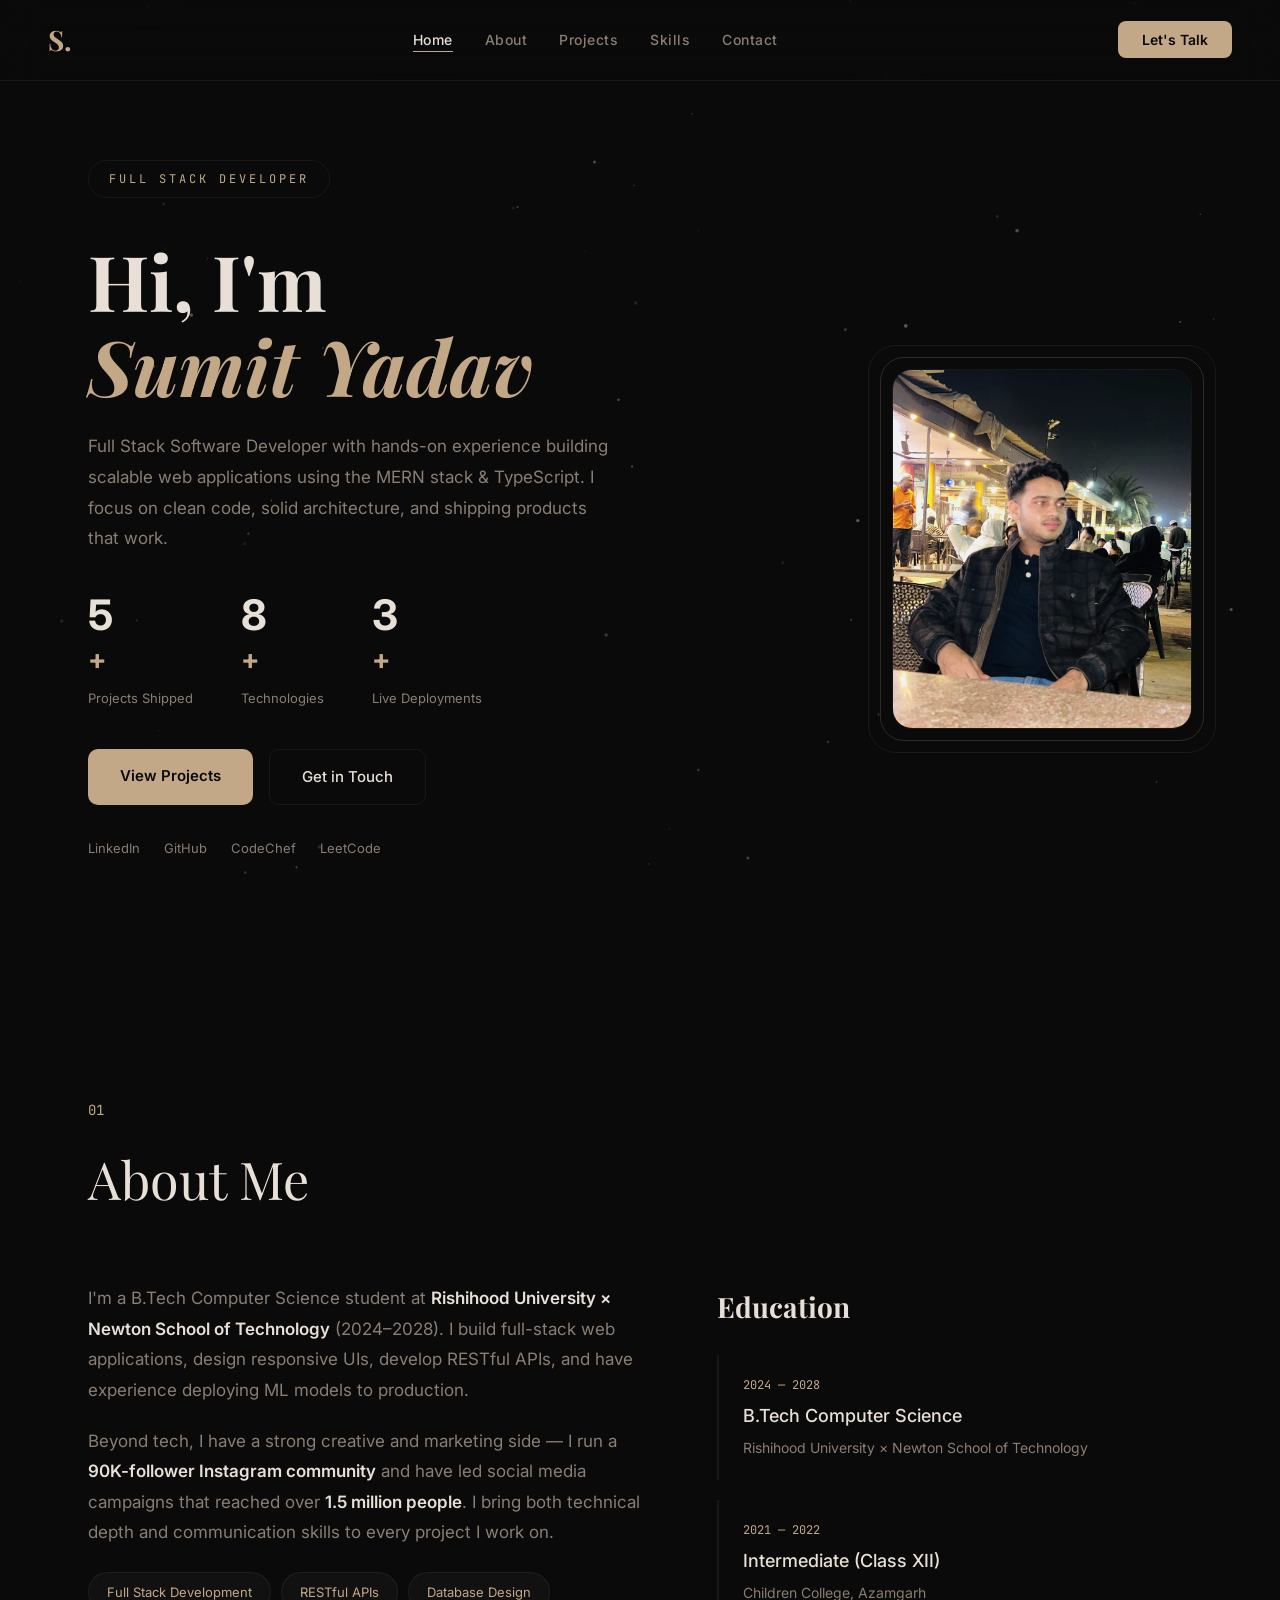
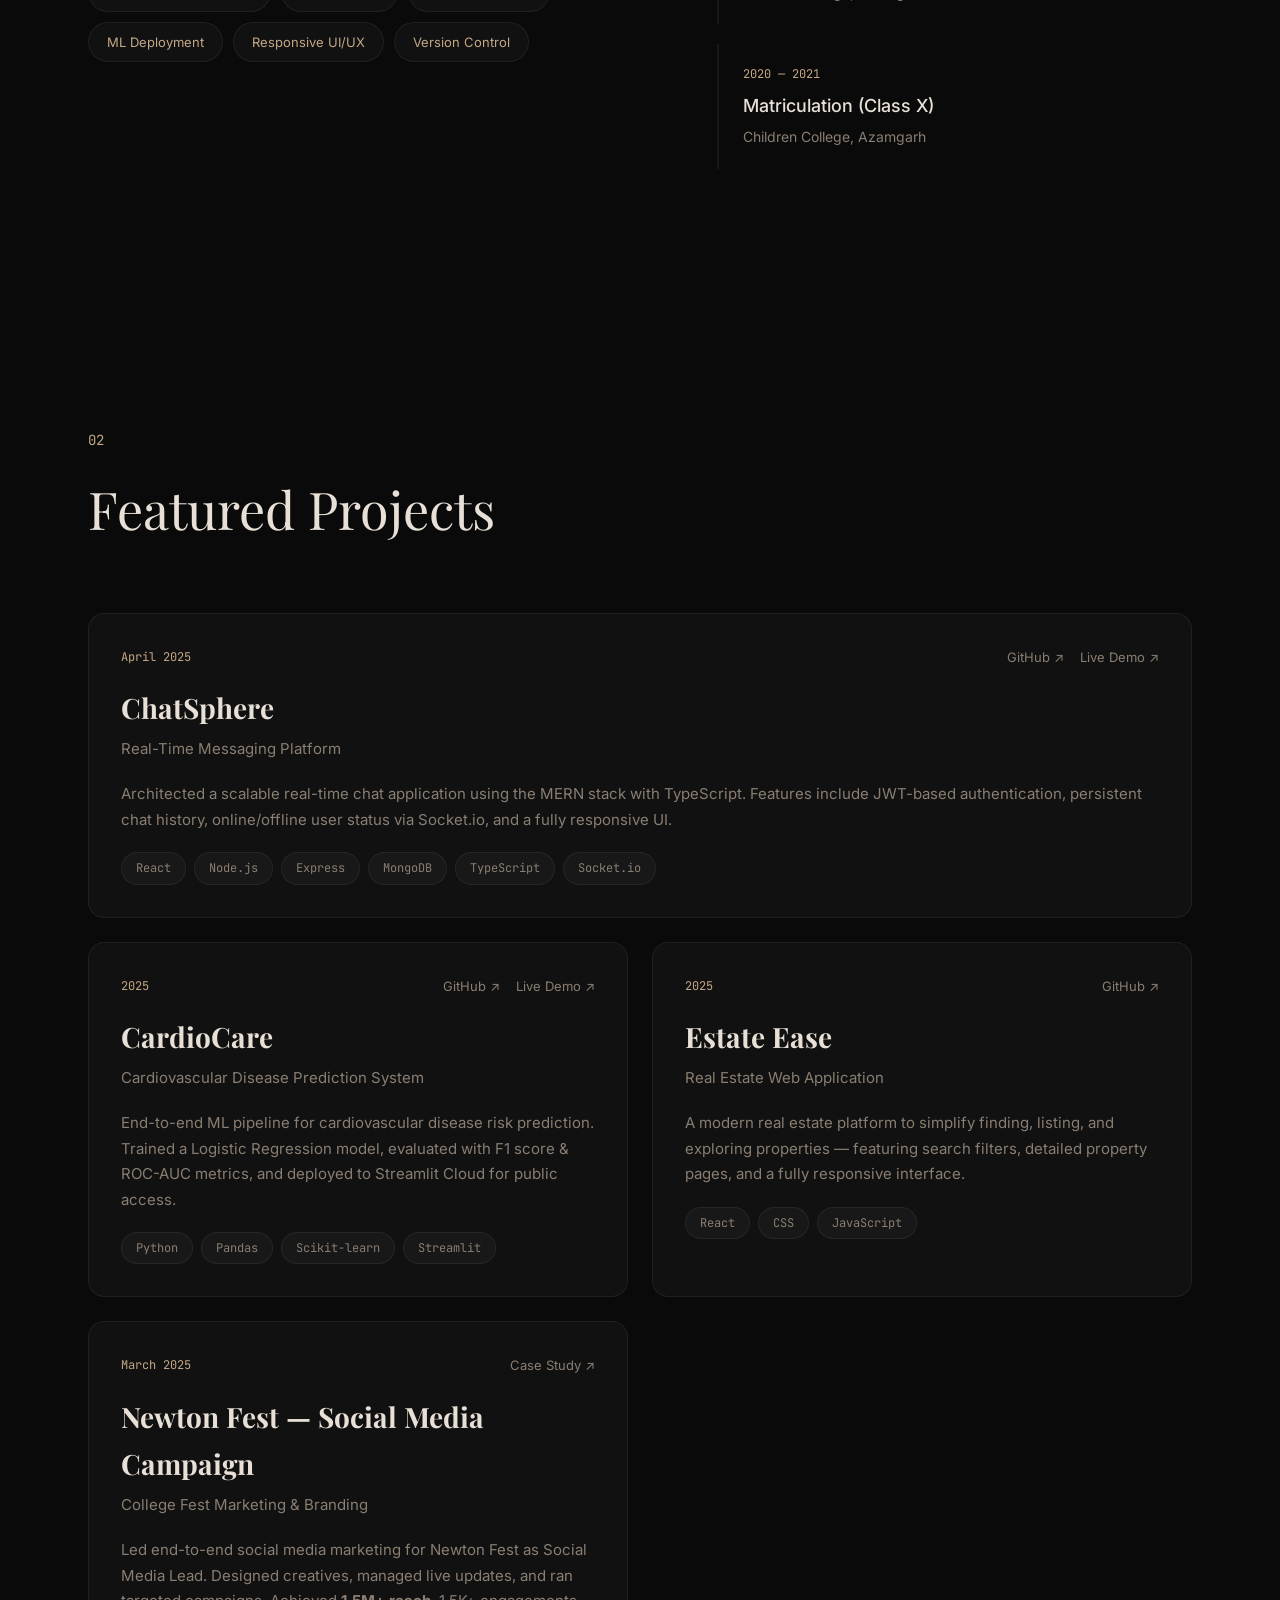
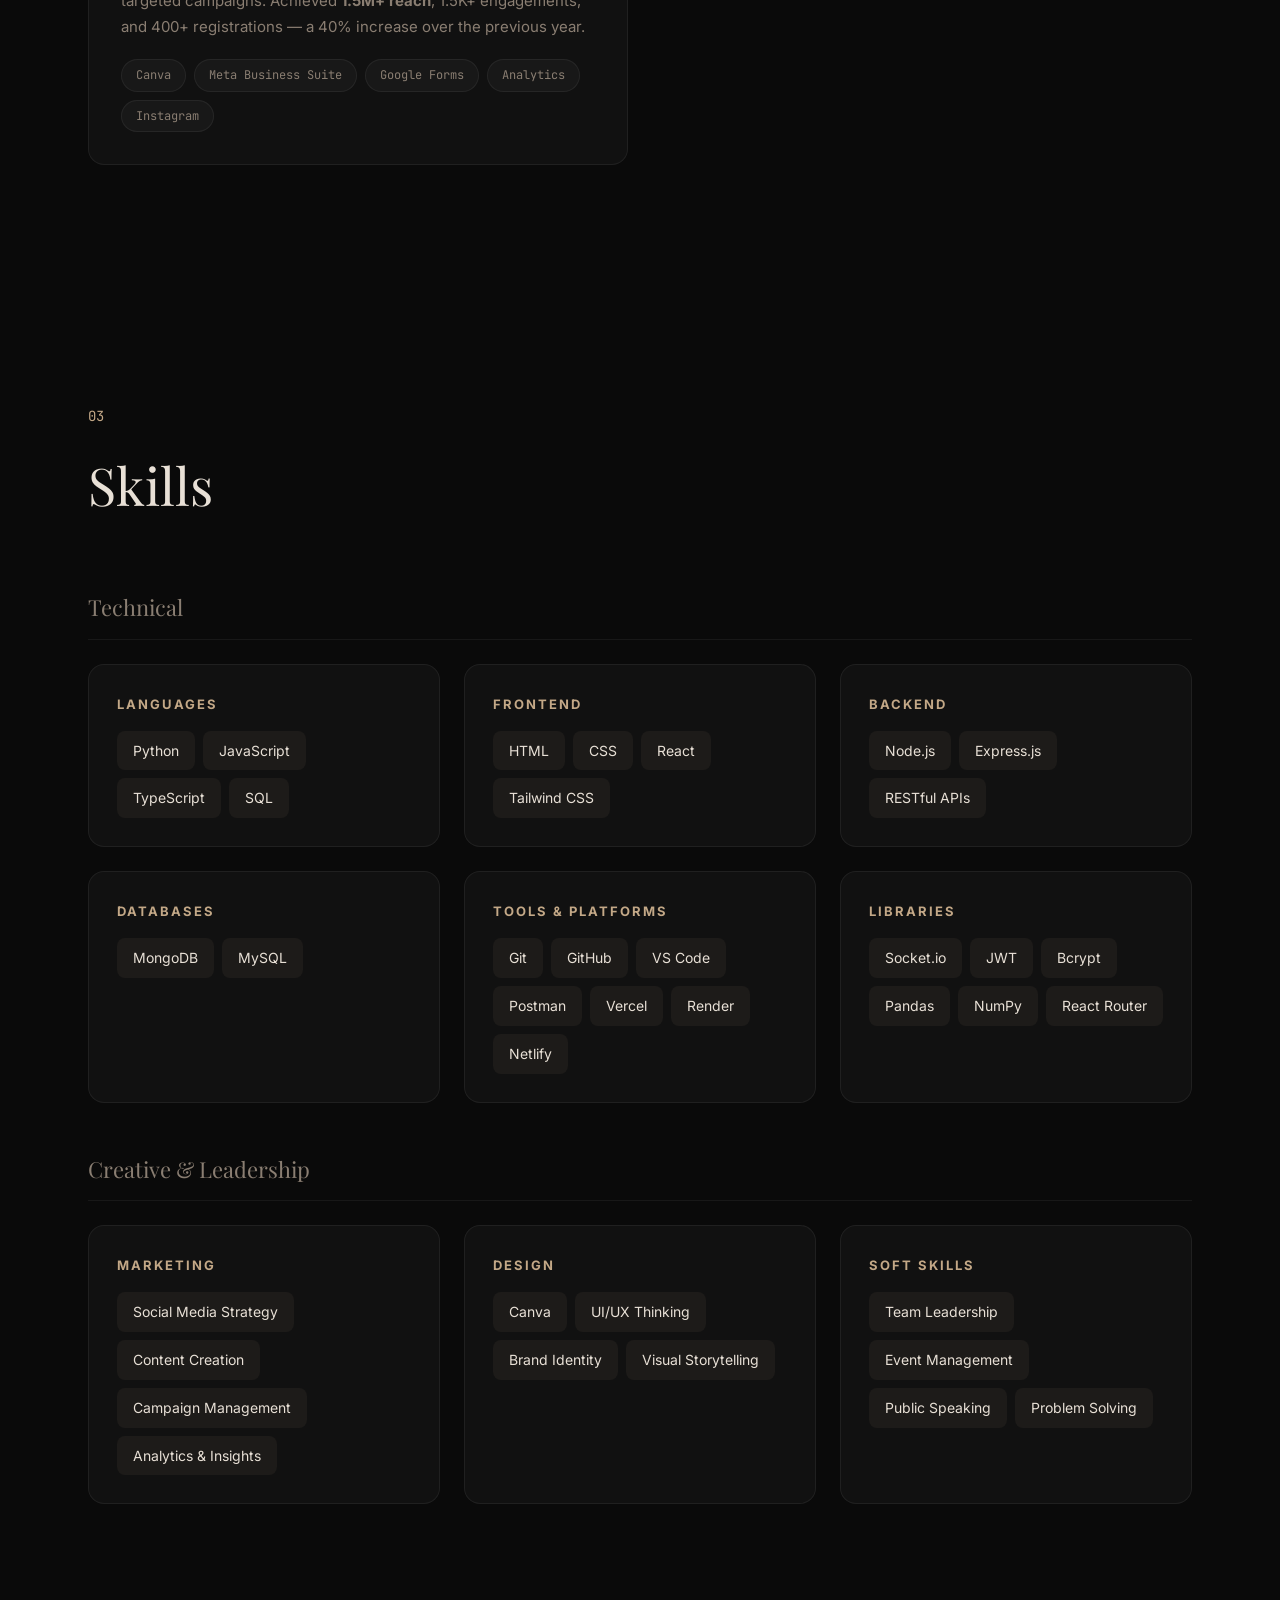
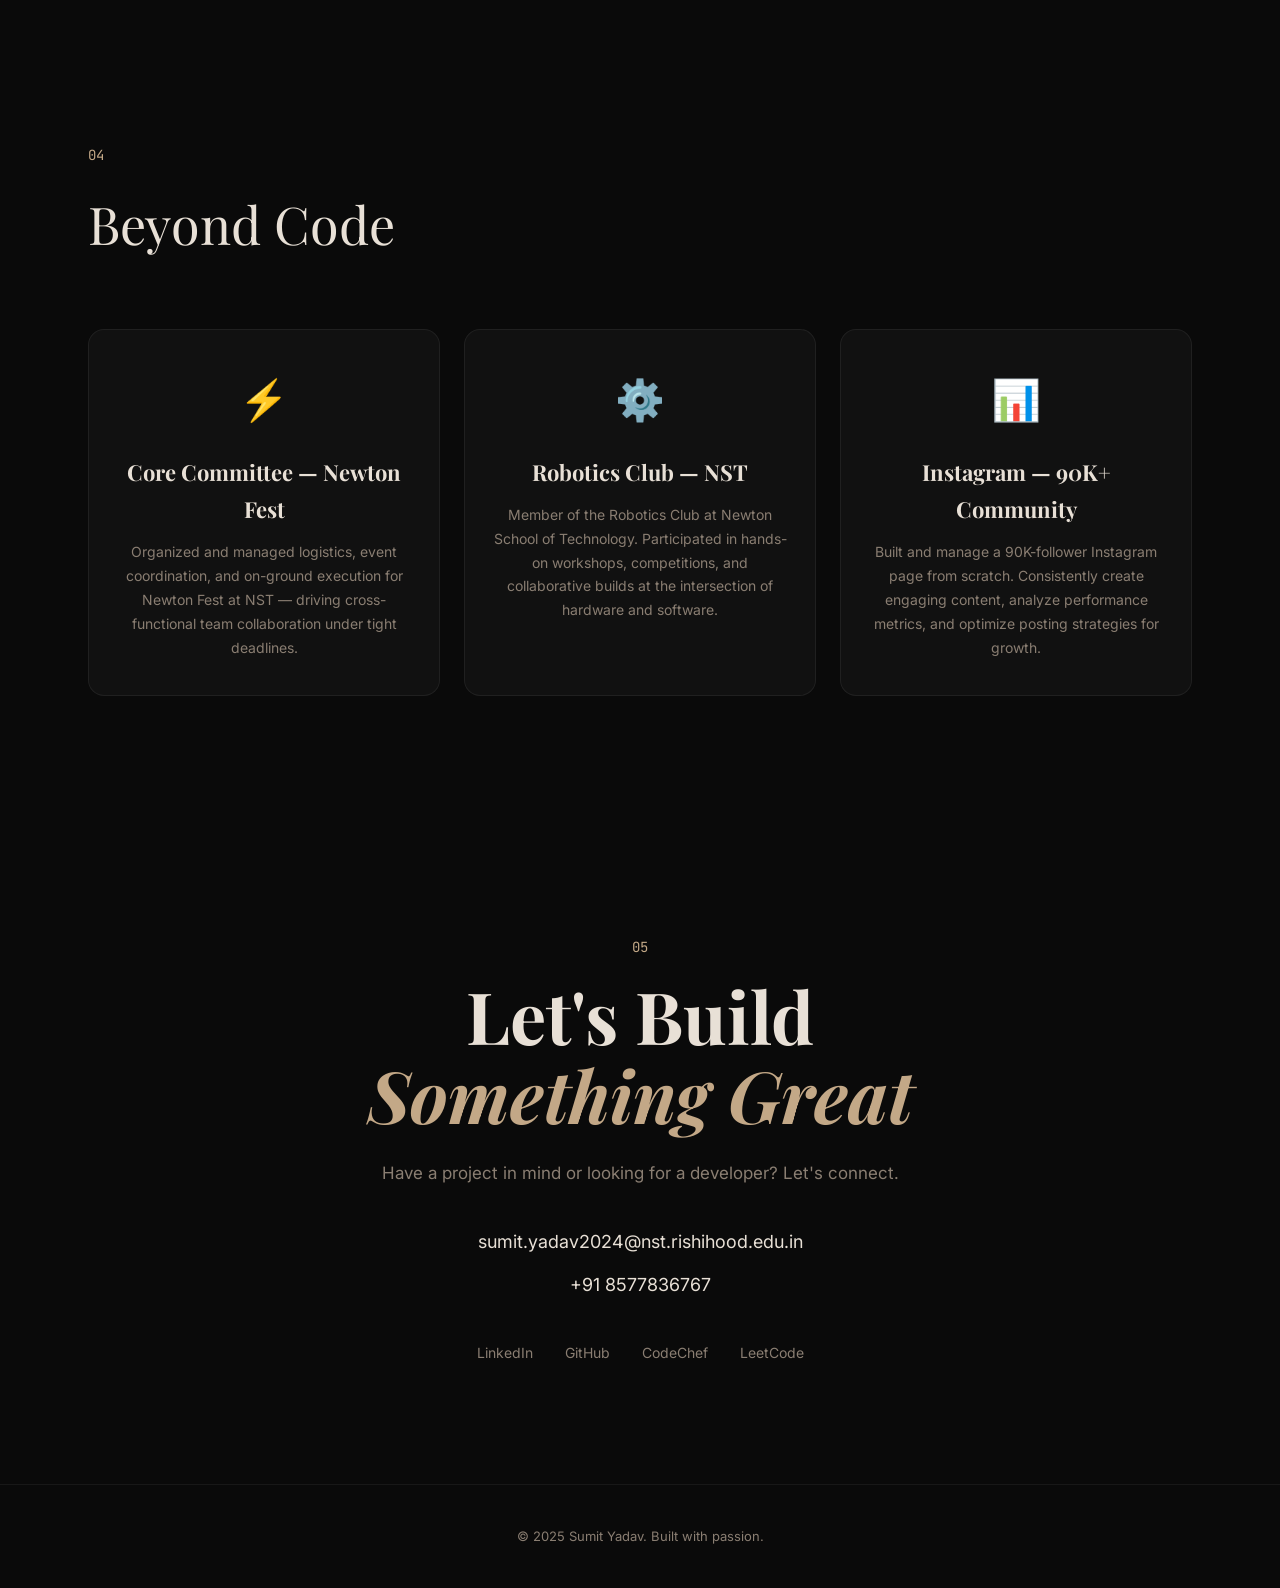
==== index.html @ a0e23edd "feat: add non-tech skills section, Newton Fest campaign project, mention Instagram & 1.5M reach in A" ====
<!DOCTYPE html>
<html lang="en">
<head>
    <meta charset="UTF-8">
    <meta name="viewport" content="width=device-width, initial-scale=1.0">
    <title>Sumit Yadav — Full Stack Developer</title>
    <meta name="description" content="Full Stack Software Developer skilled in MERN stack, TypeScript, and ML. Building impactful products with clean code and scalable architecture.">
    <link href="https://fonts.googleapis.com/css2?family=Inter:wght@300;400;500;600;700&family=Playfair+Display:ital,wght@0,400;0,700;1,400&family=JetBrains+Mono:wght@400&display=swap" rel="stylesheet">
    <link rel="stylesheet" href="portfolio.css">
</head>
<body>
    <canvas id="particleCanvas"></canvas>
    <div class="cursor-glow" id="cursorGlow"></div>

    <!-- Navigation -->
    <header>
        <nav class="navbar" id="navbar">
            <a href="#" class="nav-brand">S.</a>
            <ul class="nav-links">
                <li><a href="#hero" class="nav-link active">Home</a></li>
                <li><a href="#about" class="nav-link">About</a></li>
                <li><a href="#projects" class="nav-link">Projects</a></li>
                <li><a href="#skills" class="nav-link">Skills</a></li>
                <li><a href="#contact" class="nav-link">Contact</a></li>
            </ul>
            <button class="nav-cta" onclick="document.getElementById('contact').scrollIntoView({behavior:'smooth'})">Let's Talk</button>
        </nav>
    </header>

    <main>
        <!-- Hero -->
        <section id="hero" class="hero">
            <div class="hero-badge reveal">FULL STACK DEVELOPER</div>
            <div class="hero-content">
                <div class="hero-left">
                    <h1 class="hero-title">
                        <span class="line reveal">Hi, I'm</span>
                        <span class="line highlight reveal" style="--delay:0.15s">Sumit Yadav</span>
                    </h1>
                    <p class="hero-desc reveal" style="--delay:0.3s">Full Stack Software Developer with hands-on experience building scalable web applications using the MERN stack &amp; TypeScript. I focus on clean code, solid architecture, and shipping products that work.</p>
                    <div class="hero-stats reveal" style="--delay:0.45s">
                        <div class="stat">
                            <span class="stat-number" data-target="5">0</span><span class="stat-plus">+</span>
                            <span class="stat-label">Projects Shipped</span>
                        </div>
                        <div class="stat">
                            <span class="stat-number" data-target="8">0</span><span class="stat-plus">+</span>
                            <span class="stat-label">Technologies</span>
                        </div>
                        <div class="stat">
                            <span class="stat-number" data-target="3">0</span><span class="stat-plus">+</span>
                            <span class="stat-label">Live Deployments</span>
                        </div>
                    </div>
                    <div class="hero-actions reveal" style="--delay:0.6s">
                        <a href="#projects" class="btn-primary">View Projects</a>
                        <a href="#contact" class="btn-outline">Get in Touch</a>
                    </div>
                    <div class="hero-links reveal" style="--delay:0.7s">
                        <a href="https://linkedin.com" target="_blank" class="social-link">LinkedIn</a>
                        <a href="https://github.com/sumit316-glitch" target="_blank" class="social-link">GitHub</a>
                        <a href="https://codechef.com" target="_blank" class="social-link">CodeChef</a>
                        <a href="https://leetcode.com" target="_blank" class="social-link">LeetCode</a>
                    </div>
                </div>
                <div class="hero-right reveal" style="--delay:0.4s">
                    <div class="hero-image-wrapper">
                        <img src="img/PHOTO-2025-02-12-21-50-44.jpg" alt="Sumit Yadav" class="hero-image">
                        <div class="hero-image-ring"></div>
                        <div class="hero-image-ring ring-2"></div>
                    </div>
                </div>
            </div>
        </section>

        <!-- About -->
        <section id="about" class="about">
            <div class="section-header">
                <span class="section-tag">01</span>
                <h2 class="section-title title-reveal">About Me</h2>
            </div>
            <div class="about-grid">
                <div class="about-text">
                    <p>I'm a B.Tech Computer Science student at <strong>Rishihood University × Newton School of Technology</strong> (2024–2028). I build full-stack web applications, design responsive UIs, develop RESTful APIs, and have experience deploying ML models to production.</p>
                    <p>Beyond tech, I have a strong creative and marketing side — I run a <strong>90K-follower Instagram community</strong> and have led social media campaigns that reached over <strong>1.5 million people</strong>. I bring both technical depth and communication skills to every project I work on.</p>
                    <div class="about-strengths">
                        <span class="strength-tag">Full Stack Development</span>
                        <span class="strength-tag">RESTful APIs</span>
                        <span class="strength-tag">Database Design</span>
                        <span class="strength-tag">ML Deployment</span>
                        <span class="strength-tag">Responsive UI/UX</span>
                        <span class="strength-tag">Version Control</span>
                    </div>
                </div>
                <div class="about-education">
                    <h3 class="subsection-title">Education</h3>
                    <div class="edu-card">
                        <div class="edu-year">2024 — 2028</div>
                        <h4>B.Tech Computer Science</h4>
                        <p>Rishihood University × Newton School of Technology</p>
                    </div>
                    <div class="edu-card">
                        <div class="edu-year">2021 — 2022</div>
                        <h4>Intermediate (Class XII)</h4>
                        <p>Children College, Azamgarh</p>
                    </div>
                    <div class="edu-card">
                        <div class="edu-year">2020 — 2021</div>
                        <h4>Matriculation (Class X)</h4>
                        <p>Children College, Azamgarh</p>
                    </div>
                </div>
            </div>
        </section>

        <!-- Projects -->
        <section id="projects" class="projects">
            <div class="section-header">
                <span class="section-tag">02</span>
                <h2 class="section-title title-reveal">Featured Projects</h2>
            </div>
            <div class="projects-grid">
                <div class="project-card featured">
                    <div class="project-meta">
                        <span class="project-date">April 2025</span>
                        <div class="project-links">
                            <a href="https://github.com/sumit316-glitch/chatspeherenew.git" target="_blank" class="project-link">GitHub ↗</a>
                            <a href="https://chatspeherenew.vercel.app/login" target="_blank" class="project-link">Live Demo ↗</a>
                        </div>
                    </div>
                    <h3>ChatSphere</h3>
                    <p class="project-subtitle">Real-Time Messaging Platform</p>
                    <p>Architected a scalable real-time chat application using the MERN stack with TypeScript. Features include JWT-based authentication, persistent chat history, online/offline user status via Socket.io, and a fully responsive UI.</p>
                    <div class="project-tech">
                        <span>React</span><span>Node.js</span><span>Express</span><span>MongoDB</span><span>TypeScript</span><span>Socket.io</span>
                    </div>
                </div>

                <div class="project-card">
                    <div class="project-meta">
                        <span class="project-date">2025</span>
                        <div class="project-links">
                            <a href="https://github.com/Harsh-raj-08/gen-ai-patient-risk-management.git" target="_blank" class="project-link">GitHub ↗</a>
                            <a href="https://paitent-risk-management.streamlit.app/" target="_blank" class="project-link">Live Demo ↗</a>
                        </div>
                    </div>
                    <h3>CardioCare</h3>
                    <p class="project-subtitle">Cardiovascular Disease Prediction System</p>
                    <p>End-to-end ML pipeline for cardiovascular disease risk prediction. Trained a Logistic Regression model, evaluated with F1 score &amp; ROC-AUC metrics, and deployed to Streamlit Cloud for public access.</p>
                    <div class="project-tech">
                        <span>Python</span><span>Pandas</span><span>Scikit-learn</span><span>Streamlit</span>
                    </div>
                </div>

                <div class="project-card">
                    <div class="project-meta">
                        <span class="project-date">2025</span>
                        <div class="project-links">
                            <a href="https://github.com/sumit316-glitch/Estate-Ease.git" target="_blank" class="project-link">GitHub ↗</a>
                        </div>
                    </div>
                    <h3>Estate Ease</h3>
                    <p class="project-subtitle">Real Estate Web Application</p>
                    <p>A modern real estate platform to simplify finding, listing, and exploring properties — featuring search filters, detailed property pages, and a fully responsive interface.</p>
                    <div class="project-tech">
                        <span>React</span><span>CSS</span><span>JavaScript</span>
                    </div>
                </div>

                <div class="project-card">
                    <div class="project-meta">
                        <span class="project-date">March 2025</span>
                        <div class="project-links">
                            <a href="#" class="project-link">Case Study ↗</a>
                        </div>
                    </div>
                    <h3>Newton Fest — Social Media Campaign</h3>
                    <p class="project-subtitle">College Fest Marketing &amp; Branding</p>
                    <p>Led end-to-end social media marketing for Newton Fest as Social Media Lead. Designed creatives, managed live updates, and ran targeted campaigns. Achieved <strong>1.5M+ reach</strong>, 1.5K+ engagements, and 400+ registrations — a 40% increase over the previous year.</p>
                    <div class="project-tech">
                        <span>Canva</span><span>Meta Business Suite</span><span>Google Forms</span><span>Analytics</span><span>Instagram</span>
                    </div>
                </div>
            </div>
        </section>

        <!-- Skills -->
        <section id="skills" class="skills">
            <div class="section-header">
                <span class="section-tag">03</span>
                <h2 class="section-title title-reveal">Skills</h2>
            </div>

            <!-- Technical Skills -->
            <h3 class="skills-section-label">Technical</h3>
            <div class="skills-grid">
                <div class="skill-category">
                    <h4>Languages</h4>
                    <div class="skill-tags">
                        <span>Python</span><span>JavaScript</span><span>TypeScript</span><span>SQL</span>
                    </div>
                </div>
                <div class="skill-category">
                    <h4>Frontend</h4>
                    <div class="skill-tags">
                        <span>HTML</span><span>CSS</span><span>React</span><span>Tailwind CSS</span>
                    </div>
                </div>
                <div class="skill-category">
                    <h4>Backend</h4>
                    <div class="skill-tags">
                        <span>Node.js</span><span>Express.js</span><span>RESTful APIs</span>
                    </div>
                </div>
                <div class="skill-category">
                    <h4>Databases</h4>
                    <div class="skill-tags">
                        <span>MongoDB</span><span>MySQL</span>
                    </div>
                </div>
                <div class="skill-category">
                    <h4>Tools &amp; Platforms</h4>
                    <div class="skill-tags">
                        <span>Git</span><span>GitHub</span><span>VS Code</span><span>Postman</span><span>Vercel</span><span>Render</span><span>Netlify</span>
                    </div>
                </div>
                <div class="skill-category">
                    <h4>Libraries</h4>
                    <div class="skill-tags">
                        <span>Socket.io</span><span>JWT</span><span>Bcrypt</span><span>Pandas</span><span>NumPy</span><span>React Router</span>
                    </div>
                </div>
            </div>

            <!-- Non-Technical Skills -->
            <h3 class="skills-section-label" style="margin-top: 48px;">Creative &amp; Leadership</h3>
            <div class="skills-grid">
                <div class="skill-category">
                    <h4>Marketing</h4>
                    <div class="skill-tags">
                        <span>Social Media Strategy</span><span>Content Creation</span><span>Campaign Management</span><span>Analytics &amp; Insights</span>
                    </div>
                </div>
                <div class="skill-category">
                    <h4>Design</h4>
                    <div class="skill-tags">
                        <span>Canva</span><span>UI/UX Thinking</span><span>Brand Identity</span><span>Visual Storytelling</span>
                    </div>
                </div>
                <div class="skill-category">
                    <h4>Soft Skills</h4>
                    <div class="skill-tags">
                        <span>Team Leadership</span><span>Event Management</span><span>Public Speaking</span><span>Problem Solving</span>
                    </div>
                </div>
            </div>
        </section>

        <!-- Extra-Curricular -->
        <section id="extras" class="extras">
            <div class="section-header">
                <span class="section-tag">04</span>
                <h2 class="section-title title-reveal">Beyond Code</h2>
            </div>
            <div class="extras-grid">
                <div class="extra-card">
                    <div class="extra-icon">⚡</div>
                    <h3>Core Committee — Newton Fest</h3>
                    <p>Organized and managed logistics, event coordination, and on-ground execution for Newton Fest at NST — driving cross-functional team collaboration under tight deadlines.</p>
                </div>
                <div class="extra-card">
                    <div class="extra-icon">⚙️</div>
                    <h3>Robotics Club — NST</h3>
                    <p>Member of the Robotics Club at Newton School of Technology. Participated in hands-on workshops, competitions, and collaborative builds at the intersection of hardware and software.</p>
                </div>
                <div class="extra-card">
                    <div class="extra-icon">📊</div>
                    <h3>Instagram — 90K+ Community</h3>
                    <p>Built and manage a 90K-follower Instagram page from scratch. Consistently create engaging content, analyze performance metrics, and optimize posting strategies for growth.</p>
                </div>
            </div>
        </section>

        <!-- Contact -->
        <section id="contact" class="contact">
            <div class="contact-inner">
                <span class="section-tag">05</span>
                <h2 class="contact-title title-reveal">Let's Build<br><em>Something Great</em></h2>
                <p class="contact-desc">Have a project in mind or looking for a developer? Let's connect.</p>
                <div class="contact-info">
                    <a href="mailto:sumit.yadav2024@nst.rishihood.edu.in" class="contact-item">sumit.yadav2024@nst.rishihood.edu.in</a>
                    <a href="tel:+918577836767" class="contact-item">+91 8577836767</a>
                </div>
                <div class="contact-socials">
                    <a href="https://linkedin.com" target="_blank">LinkedIn</a>
                    <a href="https://github.com/sumit316-glitch" target="_blank">GitHub</a>
                    <a href="https://codechef.com" target="_blank">CodeChef</a>
                    <a href="https://leetcode.com" target="_blank">LeetCode</a>
                </div>
            </div>
        </section>
    </main>

    <footer>
        <p>&copy; 2025 Sumit Yadav. Built with passion.</p>
    </footer>

    <script src="portfolio.js"></script>
</body>
</html>
---- portfolio.css ----
:root {
    --bg: #0a0a0a;
    --bg-card: rgba(255, 255, 255, 0.03);
    --bg-card-hover: rgba(255, 255, 255, 0.06);
    --border: rgba(255, 255, 255, 0.06);
    --border-hover: rgba(195, 168, 135, 0.3);
    --text: #e8e0d6;
    --text-muted: #8a7e72;
    --accent: #c3a887;
    --accent-glow: rgba(195, 168, 135, 0.15);
    --font: 'Inter', -apple-system, sans-serif;
    --font-display: 'Playfair Display', serif;
    --font-mono: 'JetBrains Mono', monospace;
}

*,
*::before,
*::after {
    margin: 0;
    padding: 0;
    box-sizing: border-box;
}

html {
    scroll-behavior: smooth;
}

body {
    font-family: var(--font);
    background: var(--bg);
    color: var(--text);
    line-height: 1.7;
    overflow-x: hidden;
    -webkit-font-smoothing: antialiased;
}

/* ═══════ Particle Canvas ═══════ */

#particleCanvas {
    position: fixed;
    top: 0;
    left: 0;
    width: 100%;
    height: 100%;
    z-index: 0;
    pointer-events: none;
}

/* ═══════ Cursor Glow ═══════ */

.cursor-glow {
    position: fixed;
    width: 700px;
    height: 700px;
    border-radius: 50%;
    background: radial-gradient(circle, var(--accent-glow) 0%, transparent 70%);
    pointer-events: none;
    z-index: 0;
    transform: translate(-50%, -50%);
    opacity: 0;
    transition: opacity 0.4s;
}

/* ═══════ GRAND REVEAL ANIMATIONS ═══════ */

.reveal {
    opacity: 0;
    transform: translateY(40px);
    transition: opacity 0.8s cubic-bezier(0.16, 1, 0.3, 1),
        transform 0.8s cubic-bezier(0.16, 1, 0.3, 1);
    transition-delay: var(--delay, 0s);
}

.reveal.visible {
    opacity: 1;
    transform: translateY(0);
}

/* Grand title reveal */

.title-reveal {
    opacity: 0;
    transform: translateY(50px) scale(0.95);
    transition: opacity 1s cubic-bezier(0.16, 1, 0.3, 1),
        transform 1s cubic-bezier(0.16, 1, 0.3, 1);
}

.title-reveal.visible {
    opacity: 1;
    transform: translateY(0) scale(1);
}

/* Fade-up for scroll-triggered elements */

.fade-up {
    opacity: 0;
    transform: translateY(30px);
    transition: opacity 0.7s ease, transform 0.7s ease;
}

.fade-up.visible {
    opacity: 1;
    transform: translateY(0);
}

/* ═══════ Navbar ═══════ */

.navbar {
    position: fixed;
    top: 0;
    left: 0;
    width: 100%;
    display: flex;
    align-items: center;
    justify-content: space-between;
    padding: 16px 48px;
    background: rgba(10, 10, 10, 0.8);
    backdrop-filter: blur(20px);
    -webkit-backdrop-filter: blur(20px);
    border-bottom: 1px solid var(--border);
    z-index: 100;
    transition: padding 0.3s, background 0.3s;
}

.navbar.scrolled {
    padding: 10px 48px;
    background: rgba(10, 10, 10, 0.95);
}

.nav-brand {
    font-family: var(--font-display);
    font-size: 28px;
    font-weight: 700;
    color: var(--accent);
    text-decoration: none;
}

.nav-links {
    display: flex;
    gap: 32px;
    list-style: none;
}

.nav-link {
    text-decoration: none;
    color: var(--text-muted);
    font-size: 14px;
    font-weight: 500;
    letter-spacing: 0.5px;
    transition: color 0.3s;
    position: relative;
}

.nav-link::after {
    content: '';
    position: absolute;
    bottom: -4px;
    left: 0;
    width: 0;
    height: 1px;
    background: var(--accent);
    transition: width 0.3s;
}

.nav-link:hover,
.nav-link.active {
    color: var(--text);
}

.nav-link:hover::after,
.nav-link.active::after {
    width: 100%;
}

.nav-cta {
    background: var(--accent);
    color: var(--bg);
    border: none;
    padding: 10px 24px;
    border-radius: 8px;
    font-size: 14px;
    font-weight: 600;
    cursor: pointer;
    transition: all 0.3s;
    font-family: var(--font);
}

.nav-cta:hover {
    opacity: 0.85;
    transform: translateY(-1px);
}

/* ═══════ Sections ═══════ */

section {
    padding: 120px 48px;
    max-width: 1200px;
    margin: 0 auto;
    position: relative;
    z-index: 1;
}

.section-header {
    margin-bottom: 60px;
}

.section-tag {
    font-family: var(--font-mono);
    font-size: 14px;
    color: var(--accent);
    display: block;
    margin-bottom: 12px;
}

.section-title {
    font-family: var(--font-display);
    font-size: clamp(36px, 5vw, 52px);
    font-weight: 400;
}

/* ═══════ HERO ═══════ */

.hero {
    padding-top: 160px;
    min-height: 100vh;
    display: flex;
    flex-direction: column;
    justify-content: center;
}

.hero-badge {
    font-family: var(--font-mono);
    font-size: 12px;
    letter-spacing: 3px;
    color: var(--accent);
    margin-bottom: 40px;
    padding: 8px 20px;
    border: 1px solid var(--border);
    border-radius: 30px;
    display: inline-block;
    width: fit-content;
}

.hero-content {
    display: flex;
    align-items: center;
    gap: 80px;
}

.hero-left {
    flex: 1;
}

.hero-right {
    flex-shrink: 0;
}

.hero-title {
    font-family: var(--font-display);
    font-size: clamp(48px, 6vw, 80px);
    line-height: 1.1;
    margin-bottom: 24px;
}

.hero-title .line {
    display: block;
}

.hero-title .highlight {
    color: var(--accent);
    font-style: italic;
}

.hero-desc {
    font-size: 17px;
    color: var(--text-muted);
    max-width: 520px;
    margin-bottom: 40px;
    line-height: 1.8;
}

.hero-stats {
    display: flex;
    gap: 48px;
    margin-bottom: 40px;
}

.stat {
    display: flex;
    flex-direction: column;
}

.stat-number {
    font-size: 42px;
    font-weight: 700;
    color: var(--text);
    line-height: 1;
}

.stat-plus,
.stat-decimal {
    font-size: 28px;
    font-weight: 700;
    color: var(--accent);
}

.stat-label {
    font-size: 13px;
    color: var(--text-muted);
    margin-top: 4px;
}

.hero-actions {
    display: flex;
    gap: 16px;
    margin-bottom: 32px;
}

.btn-primary {
    background: var(--accent);
    color: var(--bg);
    padding: 14px 32px;
    border-radius: 10px;
    text-decoration: none;
    font-weight: 600;
    font-size: 15px;
    transition: all 0.3s;
    display: inline-block;
    position: relative;
    overflow: hidden;
}

.btn-primary::after {
    content: '';
    position: absolute;
    top: 50%;
    left: 50%;
    width: 0;
    height: 0;
    border-radius: 50%;
    background: rgba(255, 255, 255, 0.2);
    transform: translate(-50%, -50%);
    transition: width 0.5s, height 0.5s;
}

.btn-primary:hover::after {
    width: 300px;
    height: 300px;
}

.btn-primary:hover {
    transform: translateY(-2px);
    box-shadow: 0 8px 30px var(--accent-glow);
}

.btn-outline {
    border: 1px solid var(--border);
    color: var(--text);
    padding: 14px 32px;
    border-radius: 10px;
    text-decoration: none;
    font-weight: 500;
    font-size: 15px;
    transition: all 0.3s;
    display: inline-block;
}

.btn-outline:hover {
    border-color: var(--accent);
    color: var(--accent);
}

.hero-links {
    display: flex;
    gap: 24px;
}

.social-link {
    font-size: 13px;
    color: var(--text-muted);
    text-decoration: none;
    transition: color 0.3s;
}

.social-link:hover {
    color: var(--accent);
}

/* Hero Image */

.hero-image-wrapper {
    position: relative;
    width: 300px;
    height: 360px;
}

.hero-image {
    width: 100%;
    height: 100%;
    object-fit: cover;
    border-radius: 20px;
    border: 1px solid var(--border);
    filter: grayscale(20%);
    transition: filter 0.5s, transform 0.5s;
}

.hero-image:hover {
    filter: grayscale(0%);
    transform: scale(1.02);
}

.hero-image-ring {
    position: absolute;
    inset: -12px;
    border: 1px solid var(--accent);
    border-radius: 24px;
    opacity: 0.2;
    animation: ringPulse 3s ease-in-out infinite;
}

.hero-image-ring.ring-2 {
    inset: -24px;
    border-radius: 28px;
    animation-delay: 1.5s;
    opacity: 0.1;
}

@keyframes ringPulse {

    0%,
    100% {
        opacity: 0.1;
        transform: scale(1);
    }

    50% {
        opacity: 0.3;
        transform: scale(1.01);
    }
}



/* ═══════ ABOUT ═══════ */

.about-grid {
    display: grid;
    grid-template-columns: 1.2fr 1fr;
    gap: 60px;
}

.about-text p {
    font-size: 17px;
    color: var(--text-muted);
    margin-bottom: 20px;
    line-height: 1.8;
}

.about-text strong {
    color: var(--text);
    font-weight: 600;
}

.about-strengths {
    display: flex;
    flex-wrap: wrap;
    gap: 10px;
    margin-top: 24px;
}

.strength-tag {
    font-size: 13px;
    padding: 8px 18px;
    border: 1px solid var(--border);
    border-radius: 30px;
    color: var(--accent);
    background: var(--bg-card);
    transition: all 0.4s;
}

.strength-tag:hover {
    border-color: var(--accent);
    background: var(--accent-glow);
    transform: translateY(-2px);
    box-shadow: 0 5px 20px rgba(195, 168, 135, 0.1);
}

.subsection-title {
    font-family: var(--font-display);
    font-size: 28px;
    margin-bottom: 24px;
}

.edu-card {
    padding: 20px 24px;
    border-left: 2px solid var(--border);
    margin-bottom: 20px;
    transition: all 0.4s;
}

.edu-card:hover {
    border-color: var(--accent);
    transform: translateX(8px);
}

.edu-year {
    font-family: var(--font-mono);
    font-size: 12px;
    color: var(--accent);
    margin-bottom: 6px;
}

.edu-card h4 {
    font-size: 18px;
    font-weight: 500;
    margin-bottom: 4px;
}

.edu-card p {
    font-size: 14px;
    color: var(--text-muted);
}

/* ═══════ PROJECTS ═══════ */

.projects-grid {
    display: grid;
    grid-template-columns: repeat(2, 1fr);
    gap: 24px;
}

.project-card {
    background: var(--bg-card);
    border: 1px solid var(--border);
    border-radius: 16px;
    padding: 32px;
    transition: all 0.5s cubic-bezier(0.16, 1, 0.3, 1);
    position: relative;
    overflow: hidden;
}

.project-card::before {
    content: '';
    position: absolute;
    top: 0;
    left: 0;
    width: 100%;
    height: 2px;
    background: linear-gradient(90deg, transparent, var(--accent), transparent);
    opacity: 0;
    transition: opacity 0.5s;
}

/* Shimmer effect on hover */

.project-card::after {
    content: '';
    position: absolute;
    top: -50%;
    left: -50%;
    width: 200%;
    height: 200%;
    background: linear-gradient(to bottom right,
            transparent 40%,
            rgba(195, 168, 135, 0.03) 50%,
            transparent 60%);
    transform: rotate(30deg);
    opacity: 0;
    transition: opacity 0.5s;
}

.project-card:hover {
    border-color: var(--border-hover);
    background: var(--bg-card-hover);
    transform: translateY(-6px);
    box-shadow: 0 25px 50px rgba(0, 0, 0, 0.4);
}

.project-card:hover::before {
    opacity: 1;
}

.project-card:hover::after {
    opacity: 1;
}

.project-card.featured {
    grid-column: span 2;
}

.project-meta {
    display: flex;
    justify-content: space-between;
    align-items: center;
    margin-bottom: 16px;
}

.project-date {
    font-family: var(--font-mono);
    font-size: 12px;
    color: var(--accent);
}

.project-links {
    display: flex;
    gap: 16px;
}

.project-link {
    font-size: 13px;
    color: var(--text-muted);
    text-decoration: none;
    transition: color 0.3s;
}

.project-link:hover {
    color: var(--accent);
}

.project-card h3 {
    font-family: var(--font-display);
    font-size: 28px;
    margin-bottom: 4px;
}

.project-subtitle {
    font-size: 14px;
    color: var(--accent);
    margin-bottom: 12px;
}

.project-card>p {
    font-size: 15px;
    color: var(--text-muted);
    margin-bottom: 20px;
    position: relative;
    z-index: 1;
}

.project-tech {
    display: flex;
    flex-wrap: wrap;
    gap: 8px;
    position: relative;
    z-index: 1;
}

.project-tech span {
    font-family: var(--font-mono);
    font-size: 12px;
    padding: 5px 14px;
    border-radius: 20px;
    background: var(--bg-card);
    border: 1px solid var(--border);
    color: var(--text-muted);
    transition: all 0.3s;
}

.project-tech span:hover {
    border-color: var(--accent);
    color: var(--accent);
}

/* ═══════ SKILLS ═══════ */

.skills-section-label {
    font-family: var(--font-display);
    font-size: 22px;
    font-weight: 400;
    color: var(--text-muted);
    margin-bottom: 24px;
    padding-bottom: 12px;
    border-bottom: 1px solid var(--border);
}

.skills-grid {
    display: grid;
    grid-template-columns: repeat(3, 1fr);
    gap: 24px;
}

.skill-category {
    background: var(--bg-card);
    border: 1px solid var(--border);
    border-radius: 16px;
    padding: 28px;
    transition: all 0.4s;
    position: relative;
    overflow: hidden;
}

.skill-category::before {
    content: '';
    position: absolute;
    top: 0;
    left: -100%;
    width: 100%;
    height: 2px;
    background: linear-gradient(90deg, transparent, var(--accent), transparent);
    transition: left 0.6s;
}

.skill-category:hover::before {
    left: 100%;
}

.skill-category:hover {
    border-color: var(--border-hover);
    transform: translateY(-4px);
}

.skill-category h4 {
    font-size: 13px;
    color: var(--accent);
    text-transform: uppercase;
    letter-spacing: 2px;
    margin-bottom: 16px;
}

.skill-tags {
    display: flex;
    flex-wrap: wrap;
    gap: 8px;
}

.skill-tags span {
    font-size: 14px;
    padding: 8px 16px;
    background: rgba(195, 168, 135, 0.06);
    border-radius: 8px;
    color: var(--text);
    transition: all 0.3s;
}

.skill-tags span:hover {
    background: var(--accent-glow);
    color: var(--accent);
    transform: translateY(-2px);
}

/* ═══════ EXTRA-CURRICULAR ═══════ */

.extras-grid {
    display: grid;
    grid-template-columns: repeat(3, 1fr);
    gap: 24px;
}

.extra-card {
    background: var(--bg-card);
    border: 1px solid var(--border);
    border-radius: 16px;
    padding: 36px 28px;
    text-align: center;
    transition: all 0.5s cubic-bezier(0.16, 1, 0.3, 1);
    position: relative;
    overflow: hidden;
}

.extra-card::before {
    content: '';
    position: absolute;
    inset: 0;
    background: radial-gradient(circle at 50% 0%, var(--accent-glow) 0%, transparent 60%);
    opacity: 0;
    transition: opacity 0.5s;
}

.extra-card:hover {
    border-color: var(--border-hover);
    transform: translateY(-6px);
    box-shadow: 0 20px 40px rgba(0, 0, 0, 0.3);
}

.extra-card:hover::before {
    opacity: 1;
}

.extra-icon {
    font-size: 40px;
    margin-bottom: 20px;
    position: relative;
    z-index: 1;
}

.extra-card h3 {
    font-family: var(--font-display);
    font-size: 22px;
    margin-bottom: 12px;
    position: relative;
    z-index: 1;
}

.extra-card p {
    font-size: 14px;
    color: var(--text-muted);
    line-height: 1.7;
    position: relative;
    z-index: 1;
}

/* ═══════ CONTACT ═══════ */

.contact {
    text-align: center;
}

.contact-inner {
    max-width: 600px;
    margin: 0 auto;
}

.contact-title {
    font-family: var(--font-display);
    font-size: clamp(40px, 6vw, 72px);
    line-height: 1.1;
    margin: 16px 0 24px;
}

.contact-title em {
    color: var(--accent);
}

.contact-desc {
    font-size: 17px;
    color: var(--text-muted);
    margin-bottom: 40px;
}

.contact-info {
    display: flex;
    flex-direction: column;
    gap: 12px;
    margin-bottom: 40px;
}

.contact-item {
    font-size: 18px;
    color: var(--text);
    text-decoration: none;
    transition: all 0.3s;
}

.contact-item:hover {
    color: var(--accent);
    letter-spacing: 1px;
}

.contact-socials {
    display: flex;
    justify-content: center;
    gap: 32px;
}

.contact-socials a {
    color: var(--text-muted);
    text-decoration: none;
    font-size: 14px;
    transition: color 0.3s;
}

.contact-socials a:hover {
    color: var(--accent);
}

/* ═══════ Footer ═══════ */

footer {
    text-align: center;
    padding: 40px 48px;
    border-top: 1px solid var(--border);
    font-size: 13px;
    color: var(--text-muted);
    position: relative;
    z-index: 1;
}

/* ═══════ Responsive ═══════ */

@media (max-width: 900px) {
    section {
        padding: 80px 24px;
    }

    .navbar {
        padding: 12px 24px;
    }

    .nav-links,
    .nav-cta {
        display: none;
    }

    .hero-content {
        flex-direction: column-reverse;
        gap: 40px;
        text-align: center;
    }

    .hero-desc {
        margin: 0 auto 32px;
    }

    .hero-stats {
        justify-content: center;
    }

    .hero-actions {
        justify-content: center;
    }

    .hero-links {
        justify-content: center;
    }

    .hero-image-wrapper {
        width: 200px;
        height: 240px;
    }

    .about-grid {
        grid-template-columns: 1fr;
    }

    .projects-grid {
        grid-template-columns: 1fr;
    }

    .project-card.featured {
        grid-column: span 1;
    }

    .skills-grid {
        grid-template-columns: 1fr 1fr;
    }

    .extras-grid {
        grid-template-columns: 1fr;
    }

}

@media (max-width: 600px) {
    .hero-stats {
        flex-direction: column;
        gap: 20px;
        align-items: center;
    }

    .skills-grid {
        grid-template-columns: 1fr;
    }

    .hero-title {
        font-size: 40px;
    }
}
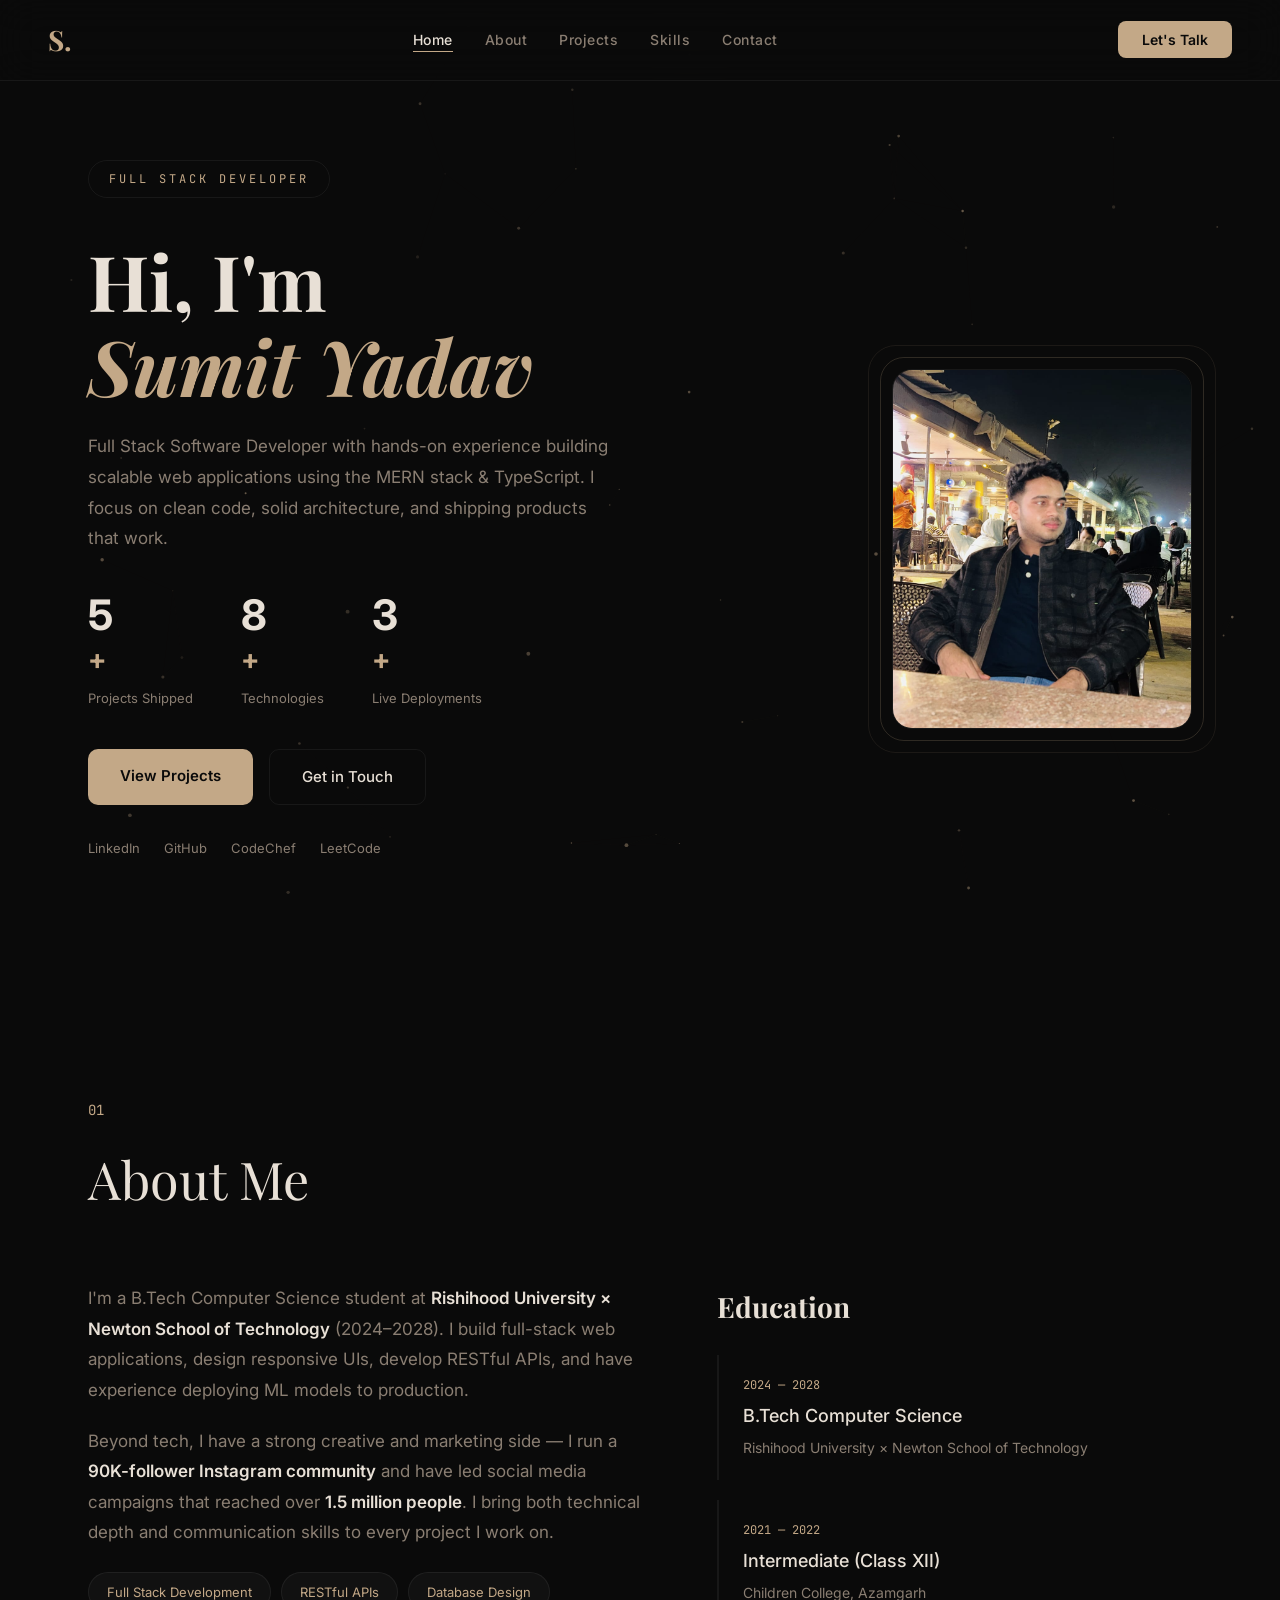
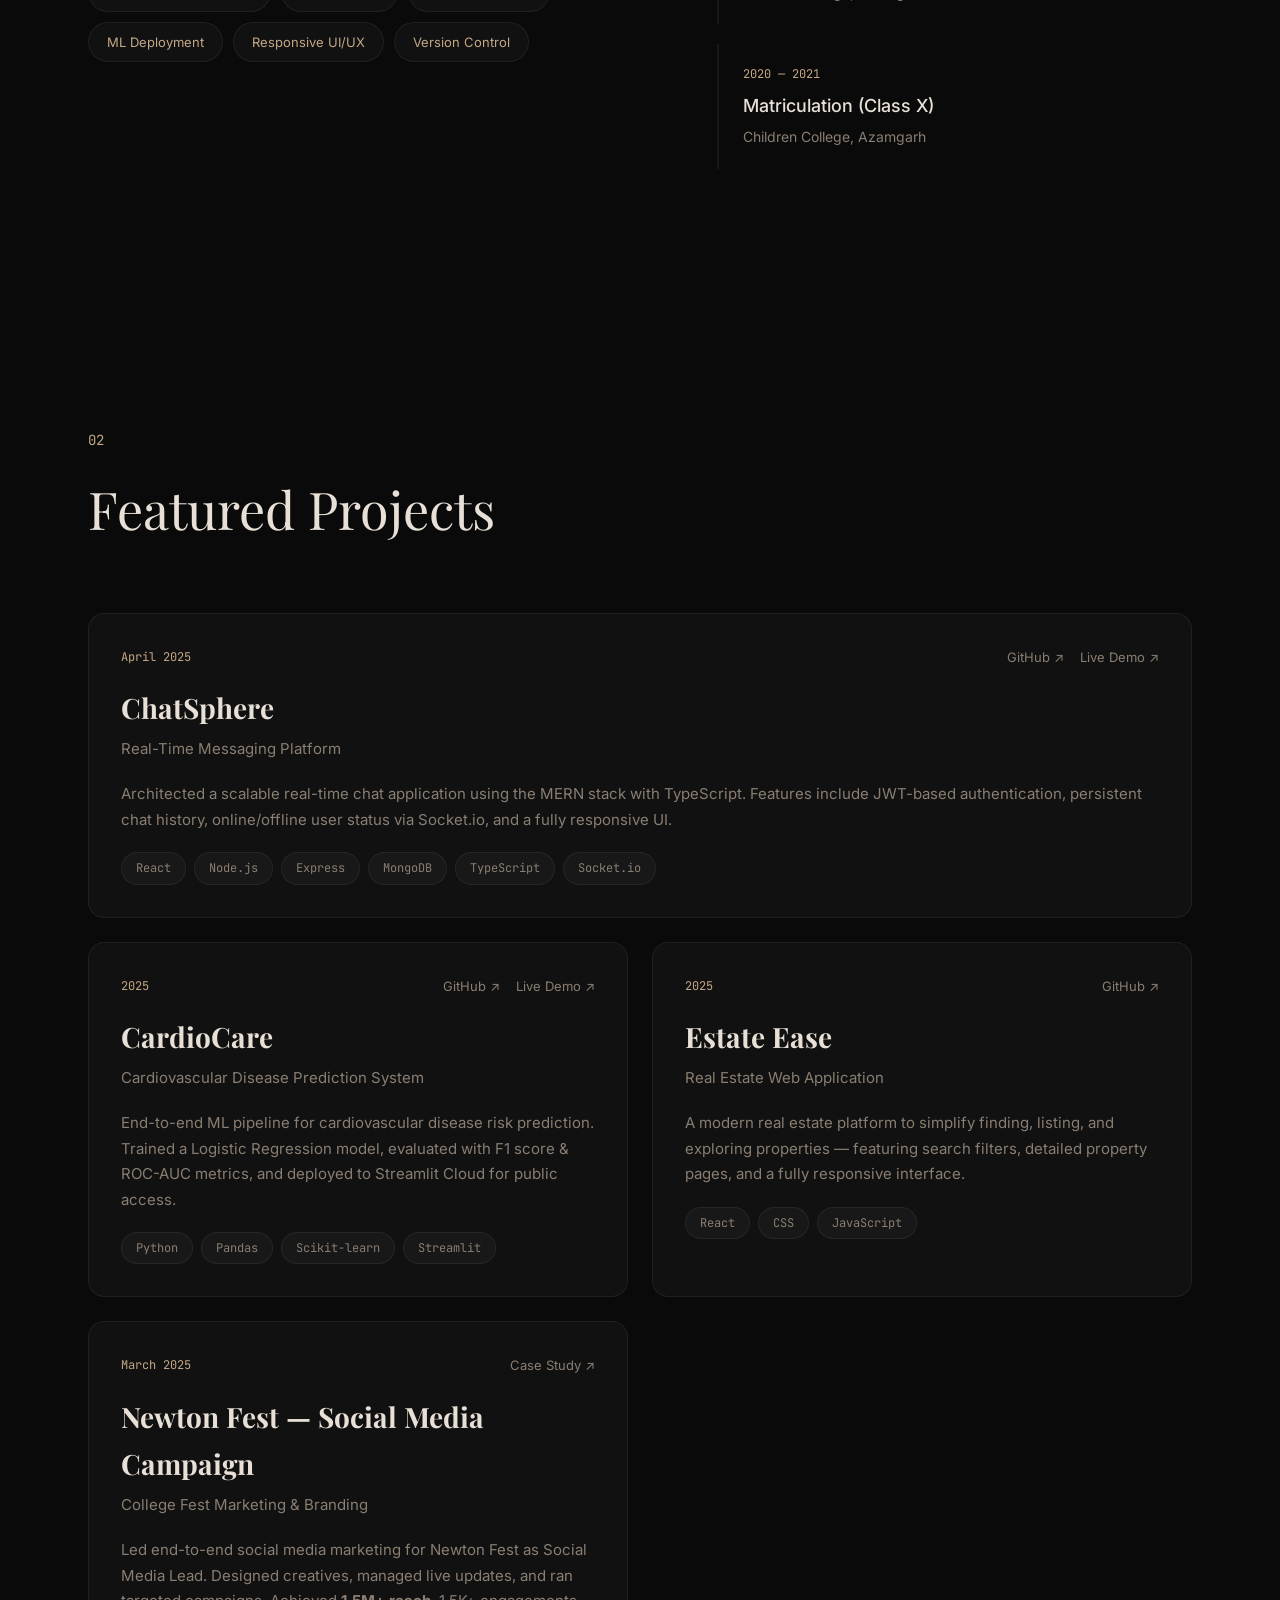
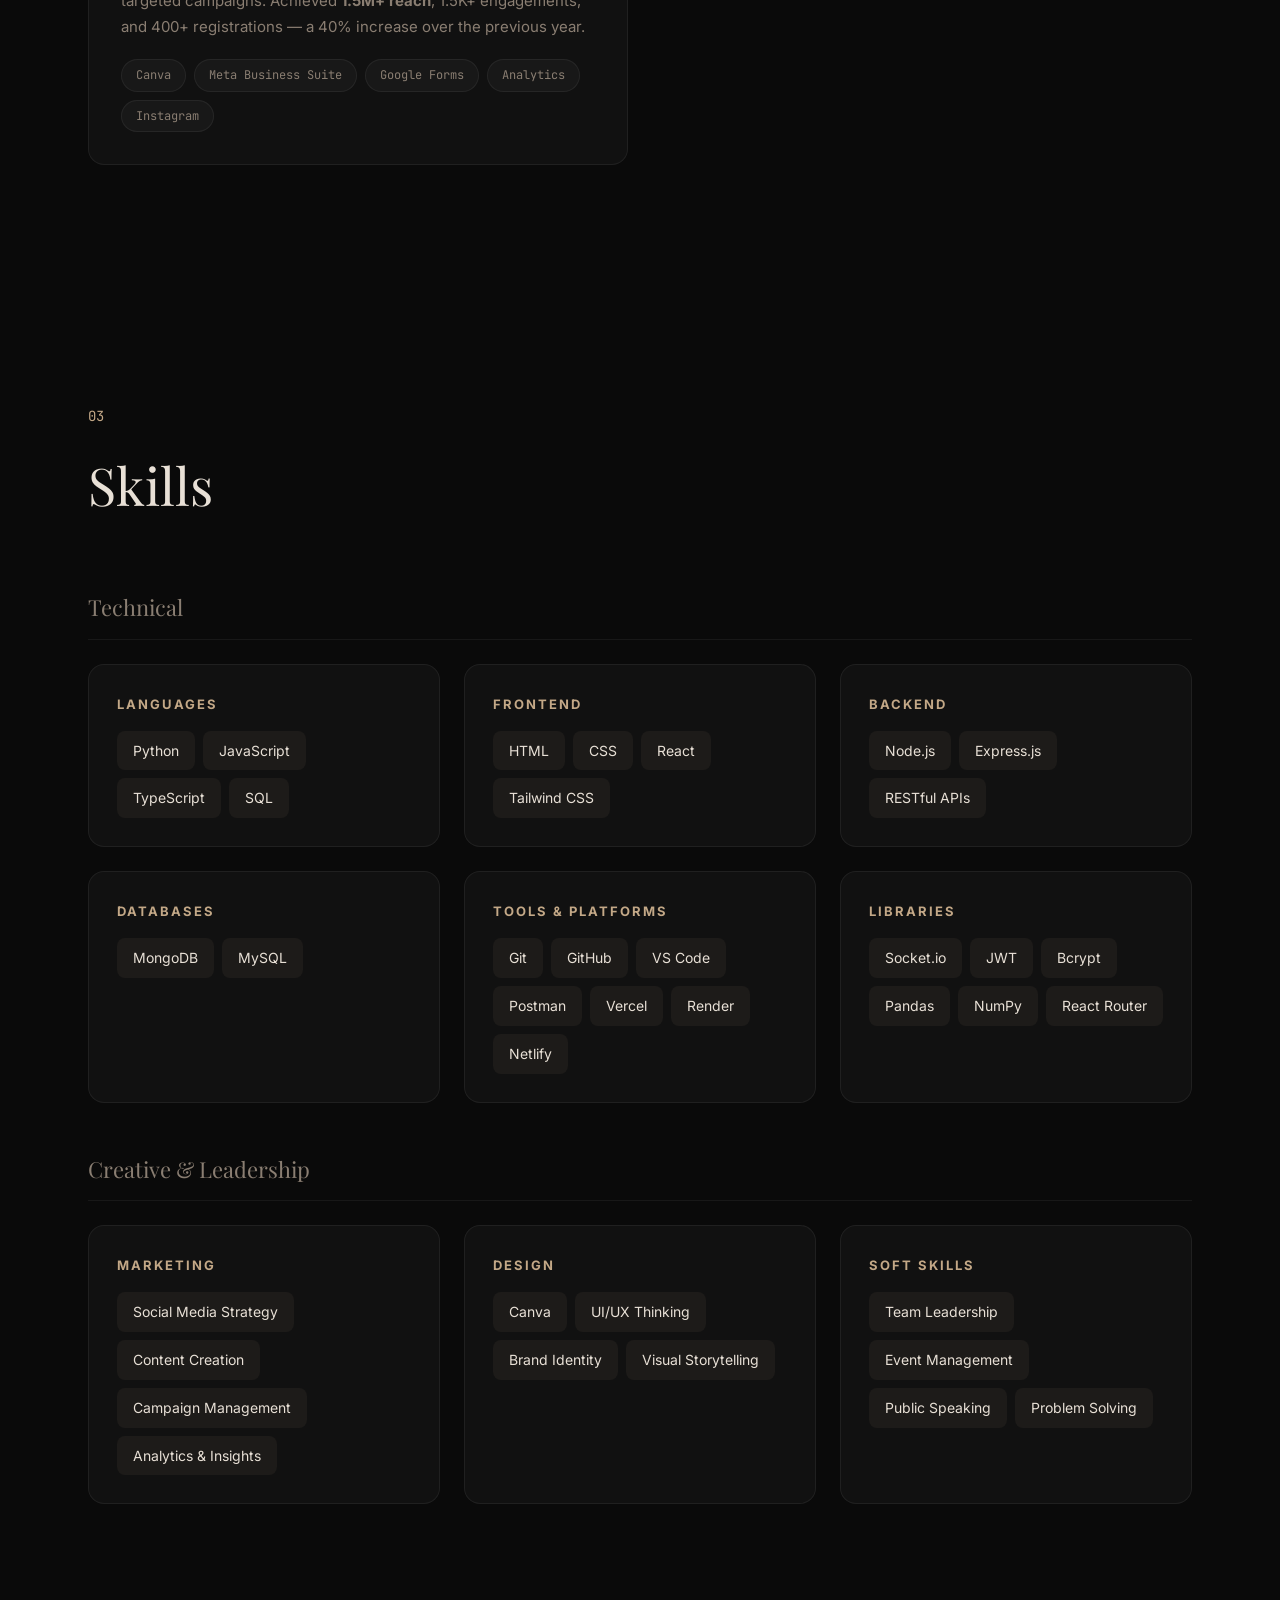
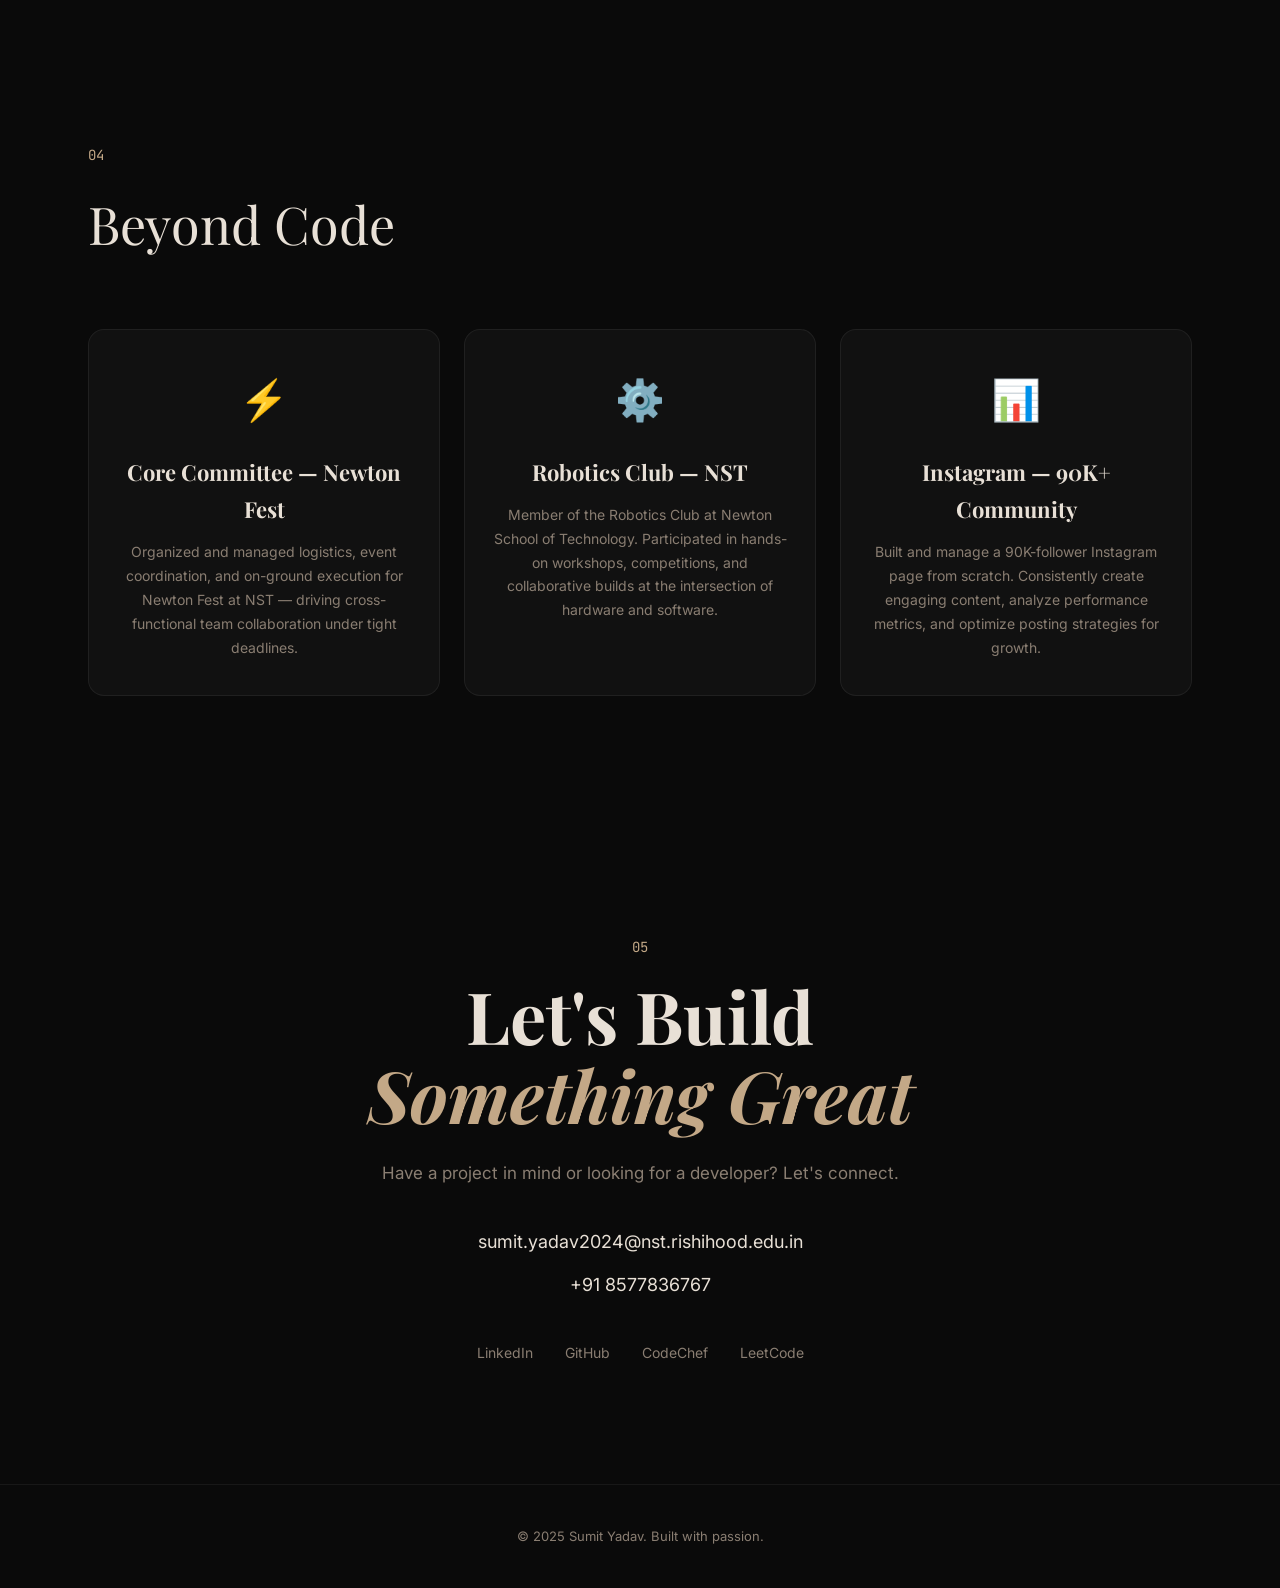
==== commit 156f30a2: "fix: remove .git suffix from GitHub URLs so links open in browser correctly" ====
--- a/index.html
+++ b/index.html
@@ -124,7 +124,7 @@
                     <div class="project-meta">
                         <span class="project-date">April 2025</span>
                         <div class="project-links">
-                            <a href="https://github.com/sumit316-glitch/chatspeherenew.git" target="_blank" class="project-link">GitHub ↗</a>
+                            <a href="https://github.com/sumit316-glitch/chatspeherenew" target="_blank" class="project-link">GitHub ↗</a>
                             <a href="https://chatspeherenew.vercel.app/login" target="_blank" class="project-link">Live Demo ↗</a>
                         </div>
                     </div>
@@ -140,7 +140,7 @@
                     <div class="project-meta">
                         <span class="project-date">2025</span>
                         <div class="project-links">
-                            <a href="https://github.com/Harsh-raj-08/gen-ai-patient-risk-management.git" target="_blank" class="project-link">GitHub ↗</a>
+                            <a href="https://github.com/Harsh-raj-08/gen-ai-patient-risk-management" target="_blank" class="project-link">GitHub ↗</a>
                             <a href="https://paitent-risk-management.streamlit.app/" target="_blank" class="project-link">Live Demo ↗</a>
                         </div>
                     </div>
@@ -156,7 +156,7 @@
                     <div class="project-meta">
                         <span class="project-date">2025</span>
                         <div class="project-links">
-                            <a href="https://github.com/sumit316-glitch/Estate-Ease.git" target="_blank" class="project-link">GitHub ↗</a>
+                            <a href="https://github.com/sumit316-glitch/Estate-Ease" target="_blank" class="project-link">GitHub ↗</a>
                         </div>
                     </div>
                     <h3>Estate Ease</h3>
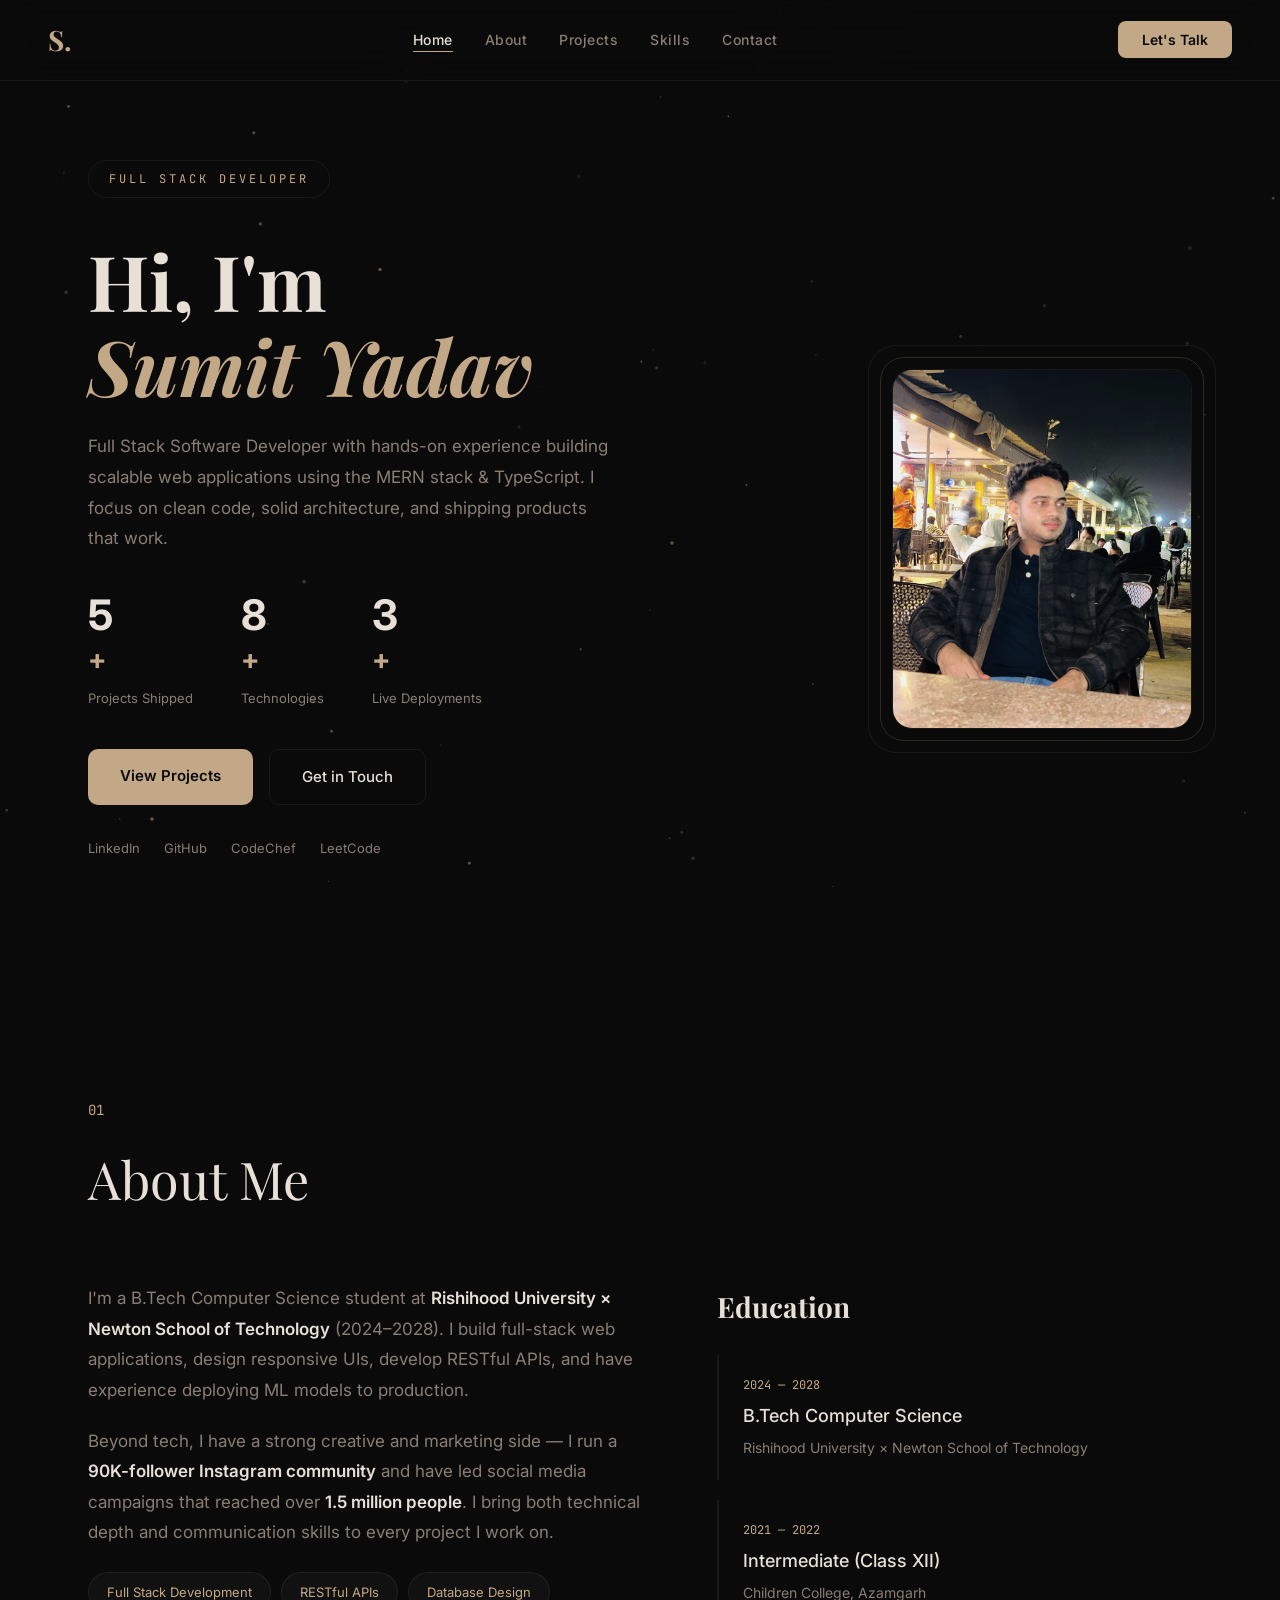
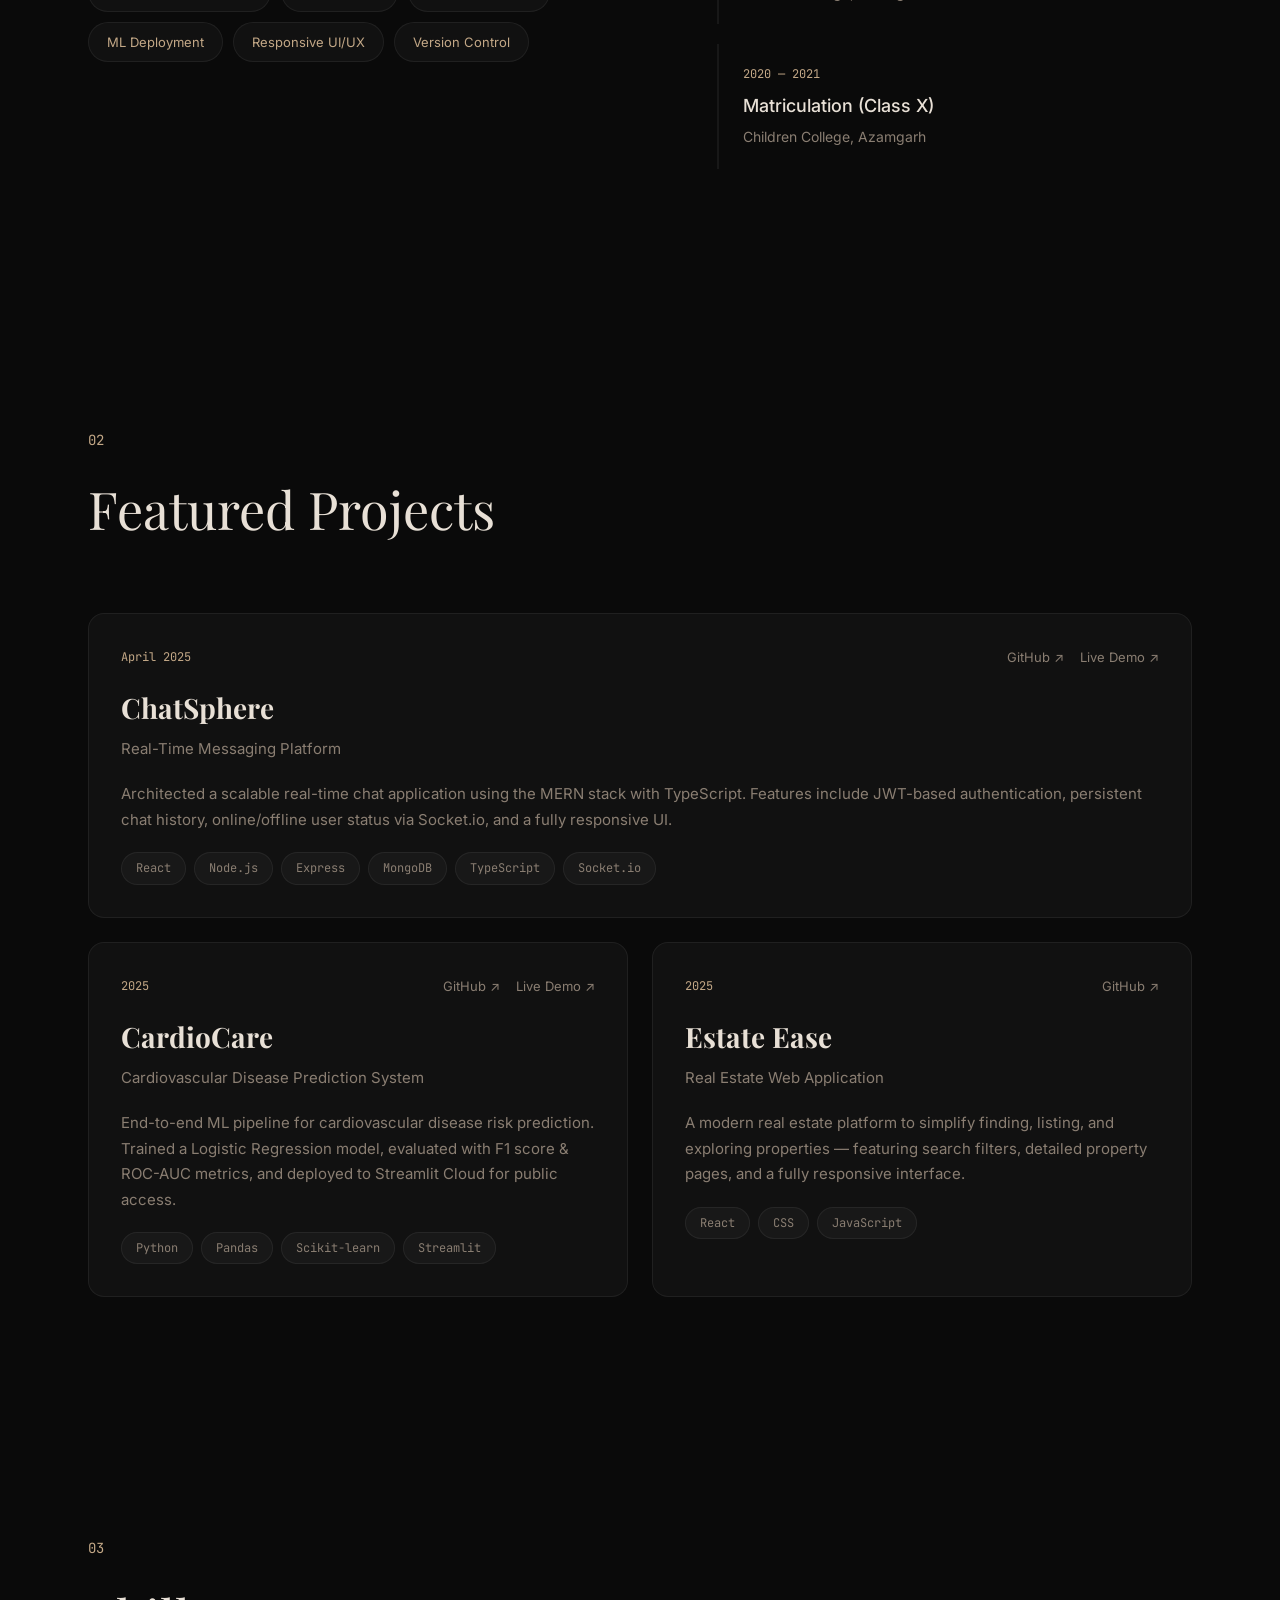
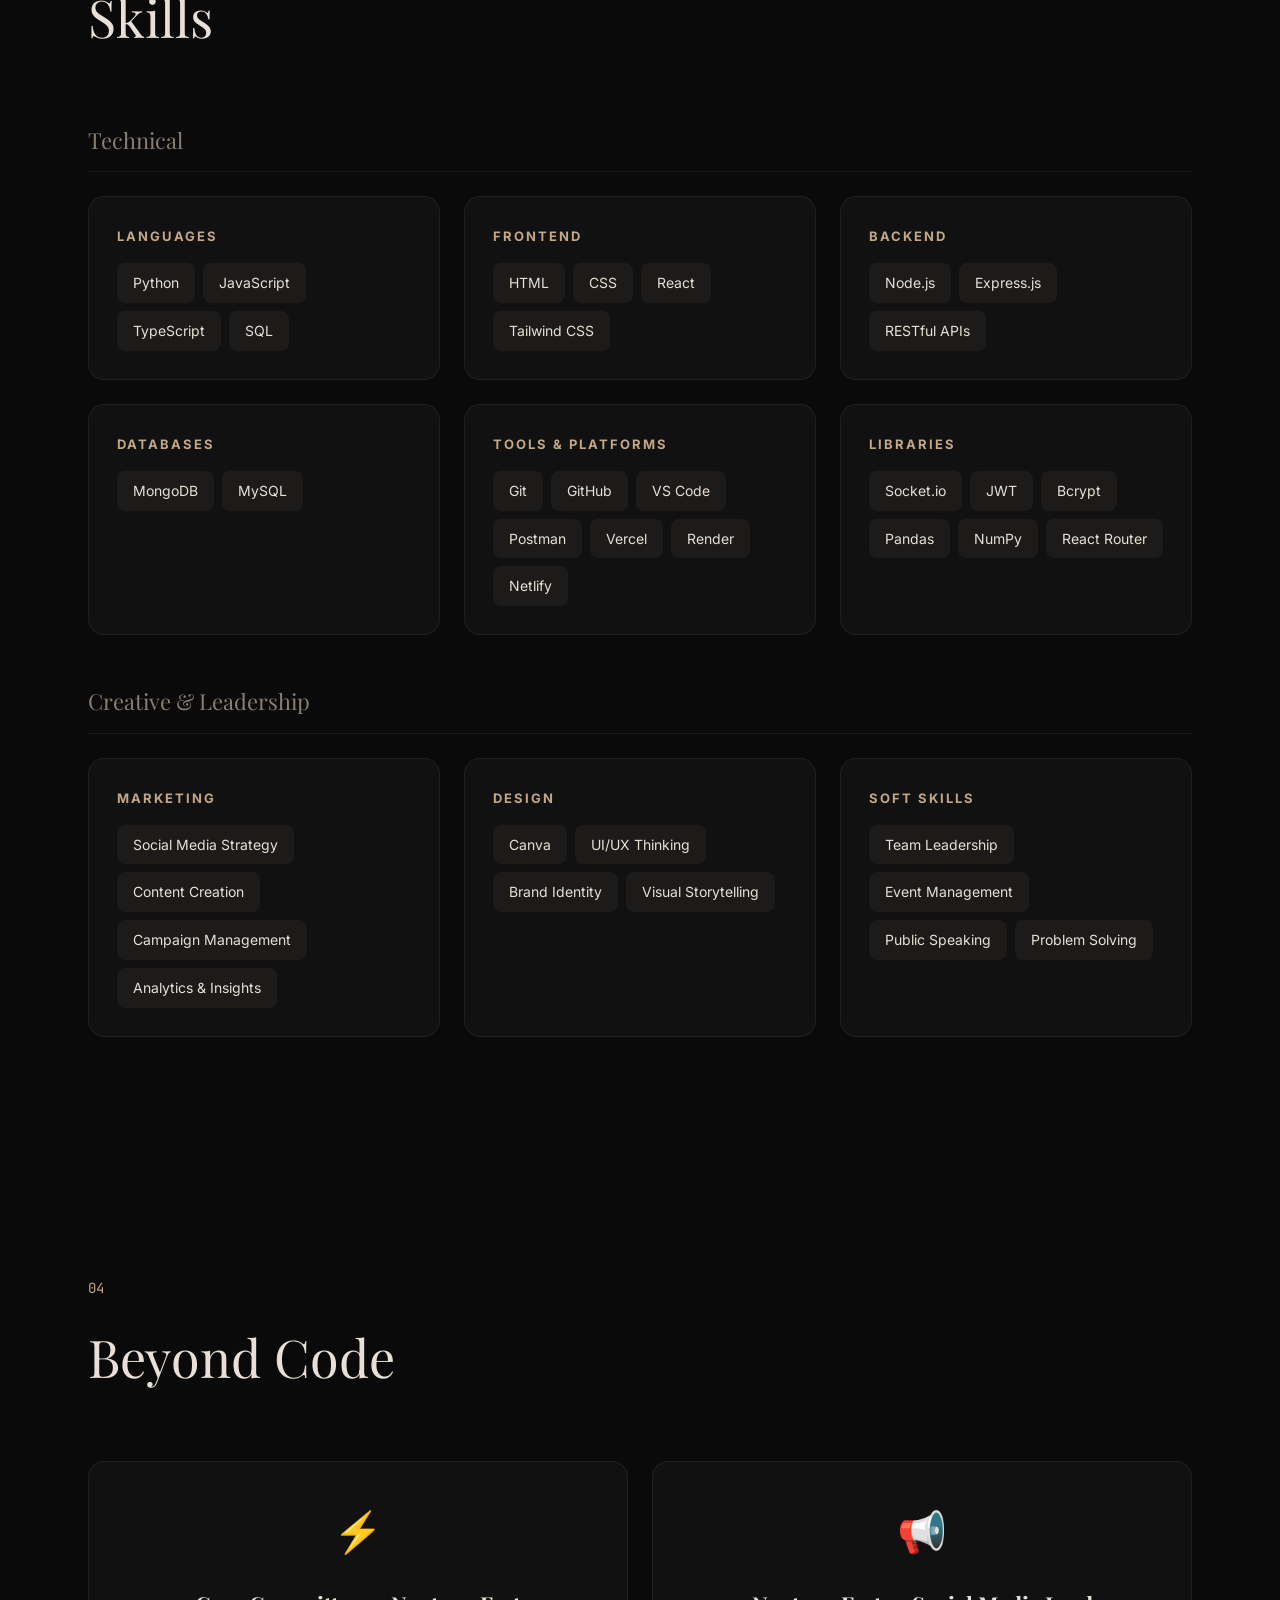
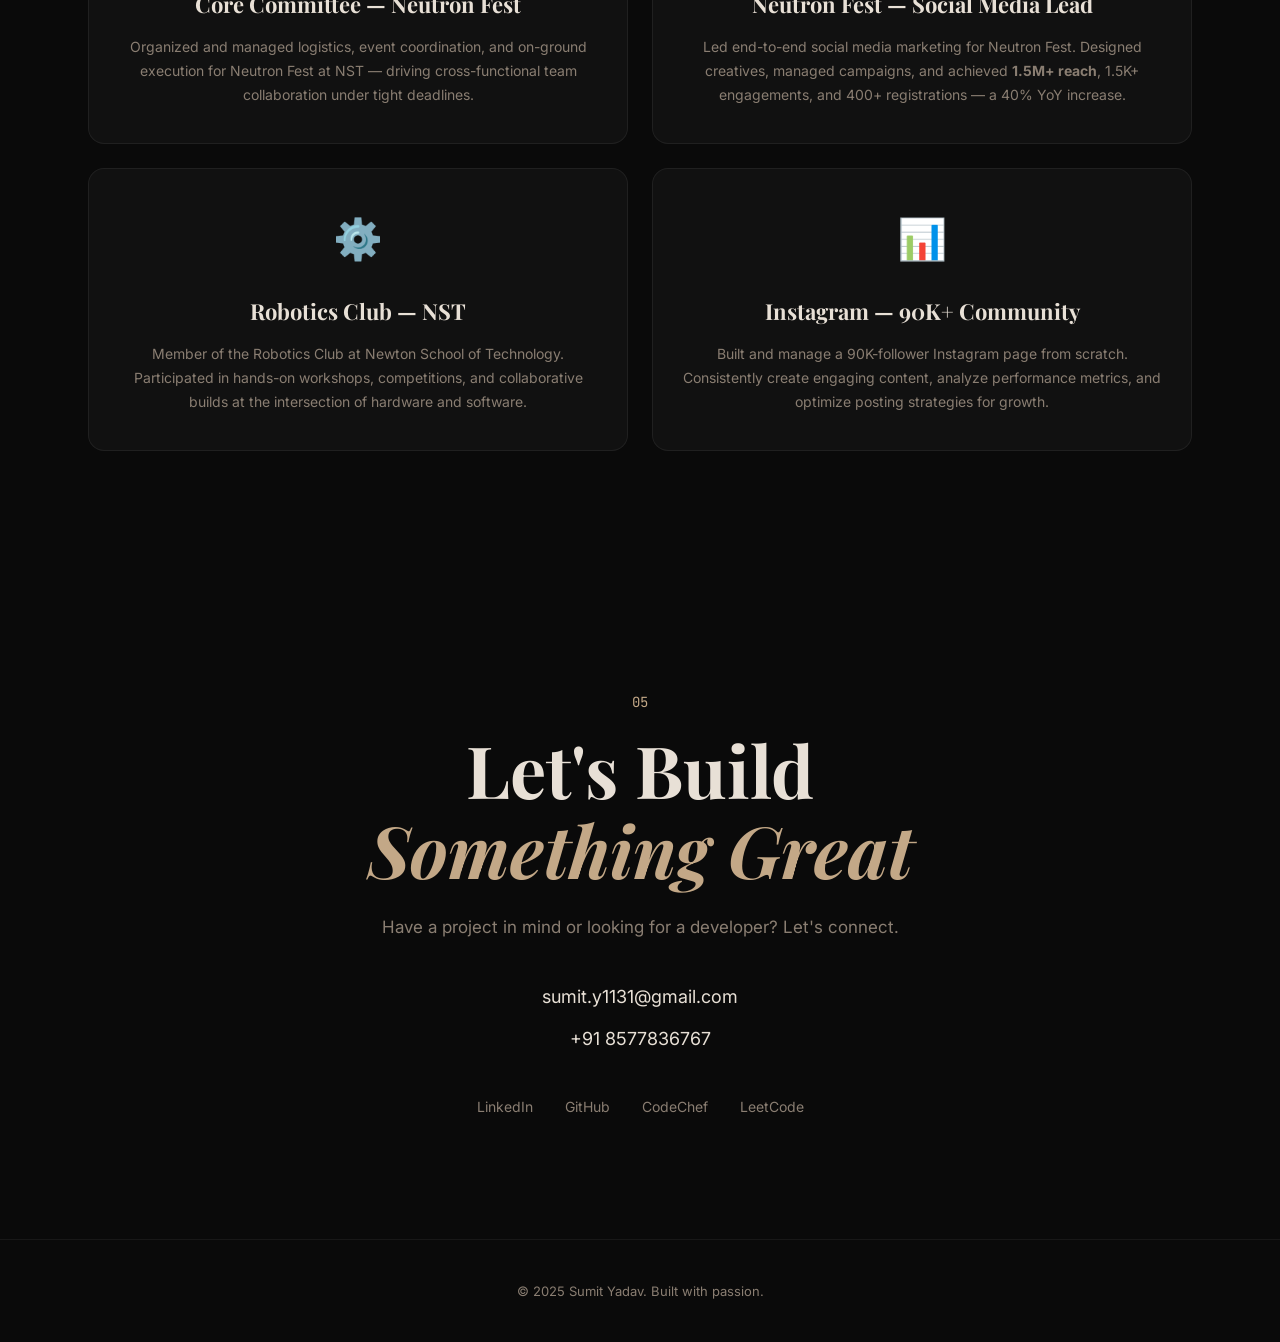
==== commit 2635c83b: "fix: add rel=noopener noreferrer to all external links, remove inline JS, fix Newton→Neutron, move m" ====
--- a/index.html
+++ b/index.html
@@ -23,7 +23,7 @@
                 <li><a href="#skills" class="nav-link">Skills</a></li>
                 <li><a href="#contact" class="nav-link">Contact</a></li>
             </ul>
-            <button class="nav-cta" onclick="document.getElementById('contact').scrollIntoView({behavior:'smooth'})">Let's Talk</button>
+            <button class="nav-cta" id="navCtaBtn">Let's Talk</button>
         </nav>
     </header>
 
@@ -57,10 +57,10 @@
                         <a href="#contact" class="btn-outline">Get in Touch</a>
                     </div>
                     <div class="hero-links reveal" style="--delay:0.7s">
-                        <a href="https://linkedin.com" target="_blank" class="social-link">LinkedIn</a>
-                        <a href="https://github.com/sumit316-glitch" target="_blank" class="social-link">GitHub</a>
-                        <a href="https://codechef.com" target="_blank" class="social-link">CodeChef</a>
-                        <a href="https://leetcode.com" target="_blank" class="social-link">LeetCode</a>
+                        <a href="https://linkedin.com" target="_blank" rel="noopener noreferrer" class="social-link">LinkedIn</a>
+                        <a href="https://github.com/sumit316-glitch" target="_blank" rel="noopener noreferrer" class="social-link">GitHub</a>
+                        <a href="https://codechef.com" target="_blank" rel="noopener noreferrer" class="social-link">CodeChef</a>
+                        <a href="https://leetcode.com" target="_blank" rel="noopener noreferrer" class="social-link">LeetCode</a>
                     </div>
                 </div>
                 <div class="hero-right reveal" style="--delay:0.4s">
@@ -124,8 +124,8 @@
                     <div class="project-meta">
                         <span class="project-date">April 2025</span>
                         <div class="project-links">
-                            <a href="https://github.com/sumit316-glitch/chatspeherenew" target="_blank" class="project-link">GitHub ↗</a>
-                            <a href="https://chatspeherenew.vercel.app/login" target="_blank" class="project-link">Live Demo ↗</a>
+                            <a href="https://github.com/sumit316-glitch/chatspeherenew" target="_blank" rel="noopener noreferrer" class="project-link">GitHub ↗</a>
+                            <a href="https://chatspeherenew.vercel.app/login" target="_blank" rel="noopener noreferrer" class="project-link">Live Demo ↗</a>
                         </div>
                     </div>
                     <h3>ChatSphere</h3>
@@ -140,8 +140,8 @@
                     <div class="project-meta">
                         <span class="project-date">2025</span>
                         <div class="project-links">
-                            <a href="https://github.com/Harsh-raj-08/gen-ai-patient-risk-management" target="_blank" class="project-link">GitHub ↗</a>
-                            <a href="https://paitent-risk-management.streamlit.app/" target="_blank" class="project-link">Live Demo ↗</a>
+                            <a href="https://github.com/Harsh-raj-08/gen-ai-patient-risk-management" target="_blank" rel="noopener noreferrer" class="project-link">GitHub ↗</a>
+                            <a href="https://paitent-risk-management.streamlit.app/" target="_blank" rel="noopener noreferrer" class="project-link">Live Demo ↗</a>
                         </div>
                     </div>
                     <h3>CardioCare</h3>
@@ -156,7 +156,7 @@
                     <div class="project-meta">
                         <span class="project-date">2025</span>
                         <div class="project-links">
-                            <a href="https://github.com/sumit316-glitch/Estate-Ease" target="_blank" class="project-link">GitHub ↗</a>
+                            <a href="https://github.com/sumit316-glitch/Estate-Ease" target="_blank" rel="noopener noreferrer" class="project-link">GitHub ↗</a>
                         </div>
                     </div>
                     <h3>Estate Ease</h3>
@@ -167,20 +167,6 @@
                     </div>
                 </div>
 
-                <div class="project-card">
-                    <div class="project-meta">
-                        <span class="project-date">March 2025</span>
-                        <div class="project-links">
-                            <a href="#" class="project-link">Case Study ↗</a>
-                        </div>
-                    </div>
-                    <h3>Newton Fest — Social Media Campaign</h3>
-                    <p class="project-subtitle">College Fest Marketing &amp; Branding</p>
-                    <p>Led end-to-end social media marketing for Newton Fest as Social Media Lead. Designed creatives, managed live updates, and ran targeted campaigns. Achieved <strong>1.5M+ reach</strong>, 1.5K+ engagements, and 400+ registrations — a 40% increase over the previous year.</p>
-                    <div class="project-tech">
-                        <span>Canva</span><span>Meta Business Suite</span><span>Google Forms</span><span>Analytics</span><span>Instagram</span>
-                    </div>
-                </div>
             </div>
         </section>
 
@@ -265,8 +251,13 @@
             <div class="extras-grid">
                 <div class="extra-card">
                     <div class="extra-icon">⚡</div>
-                    <h3>Core Committee — Newton Fest</h3>
-                    <p>Organized and managed logistics, event coordination, and on-ground execution for Newton Fest at NST — driving cross-functional team collaboration under tight deadlines.</p>
+                    <h3>Core Committee — Neutron Fest</h3>
+                    <p>Organized and managed logistics, event coordination, and on-ground execution for Neutron Fest at NST — driving cross-functional team collaboration under tight deadlines.</p>
+                </div>
+                <div class="extra-card">
+                    <div class="extra-icon">📢</div>
+                    <h3>Neutron Fest — Social Media Lead</h3>
+                    <p>Led end-to-end social media marketing for Neutron Fest. Designed creatives, managed campaigns, and achieved <strong>1.5M+ reach</strong>, 1.5K+ engagements, and 400+ registrations — a 40% YoY increase.</p>
                 </div>
                 <div class="extra-card">
                     <div class="extra-icon">⚙️</div>
@@ -288,14 +279,14 @@
                 <h2 class="contact-title title-reveal">Let's Build<br><em>Something Great</em></h2>
                 <p class="contact-desc">Have a project in mind or looking for a developer? Let's connect.</p>
                 <div class="contact-info">
-                    <a href="mailto:sumit.yadav2024@nst.rishihood.edu.in" class="contact-item">sumit.yadav2024@nst.rishihood.edu.in</a>
+                    <a href="mailto:sumit.y1131@gmail.com" class="contact-item">sumit.y1131@gmail.com</a>
                     <a href="tel:+918577836767" class="contact-item">+91 8577836767</a>
                 </div>
                 <div class="contact-socials">
-                    <a href="https://linkedin.com" target="_blank">LinkedIn</a>
-                    <a href="https://github.com/sumit316-glitch" target="_blank">GitHub</a>
-                    <a href="https://codechef.com" target="_blank">CodeChef</a>
-                    <a href="https://leetcode.com" target="_blank">LeetCode</a>
+                    <a href="https://linkedin.com" target="_blank" rel="noopener noreferrer">LinkedIn</a>
+                    <a href="https://github.com/sumit316-glitch" target="_blank" rel="noopener noreferrer">GitHub</a>
+                    <a href="https://codechef.com" target="_blank" rel="noopener noreferrer">CodeChef</a>
+                    <a href="https://leetcode.com" target="_blank" rel="noopener noreferrer">LeetCode</a>
                 </div>
             </div>
         </section>
--- a/portfolio.css
+++ b/portfolio.css
@@ -742,7 +742,7 @@
 
 .extras-grid {
     display: grid;
-    grid-template-columns: repeat(3, 1fr);
+    grid-template-columns: repeat(2, 1fr);
     gap: 24px;
 }
 
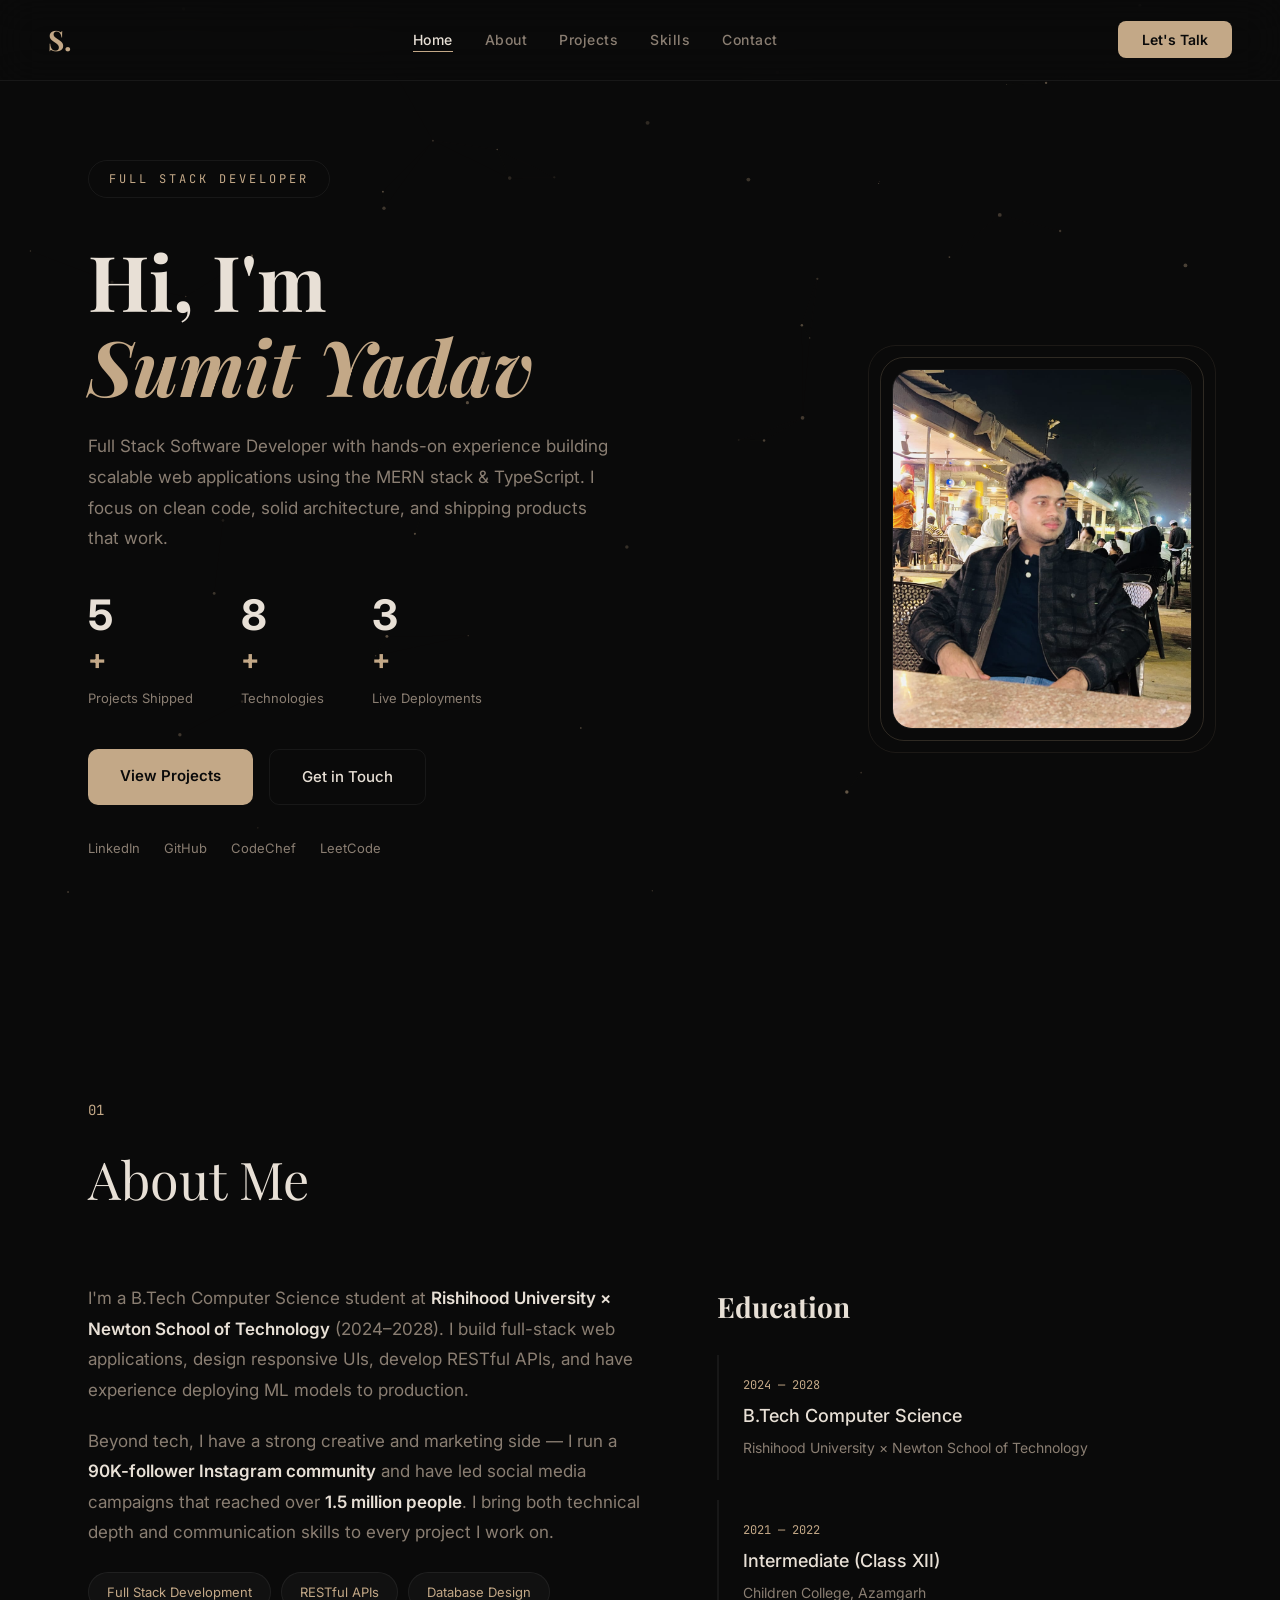
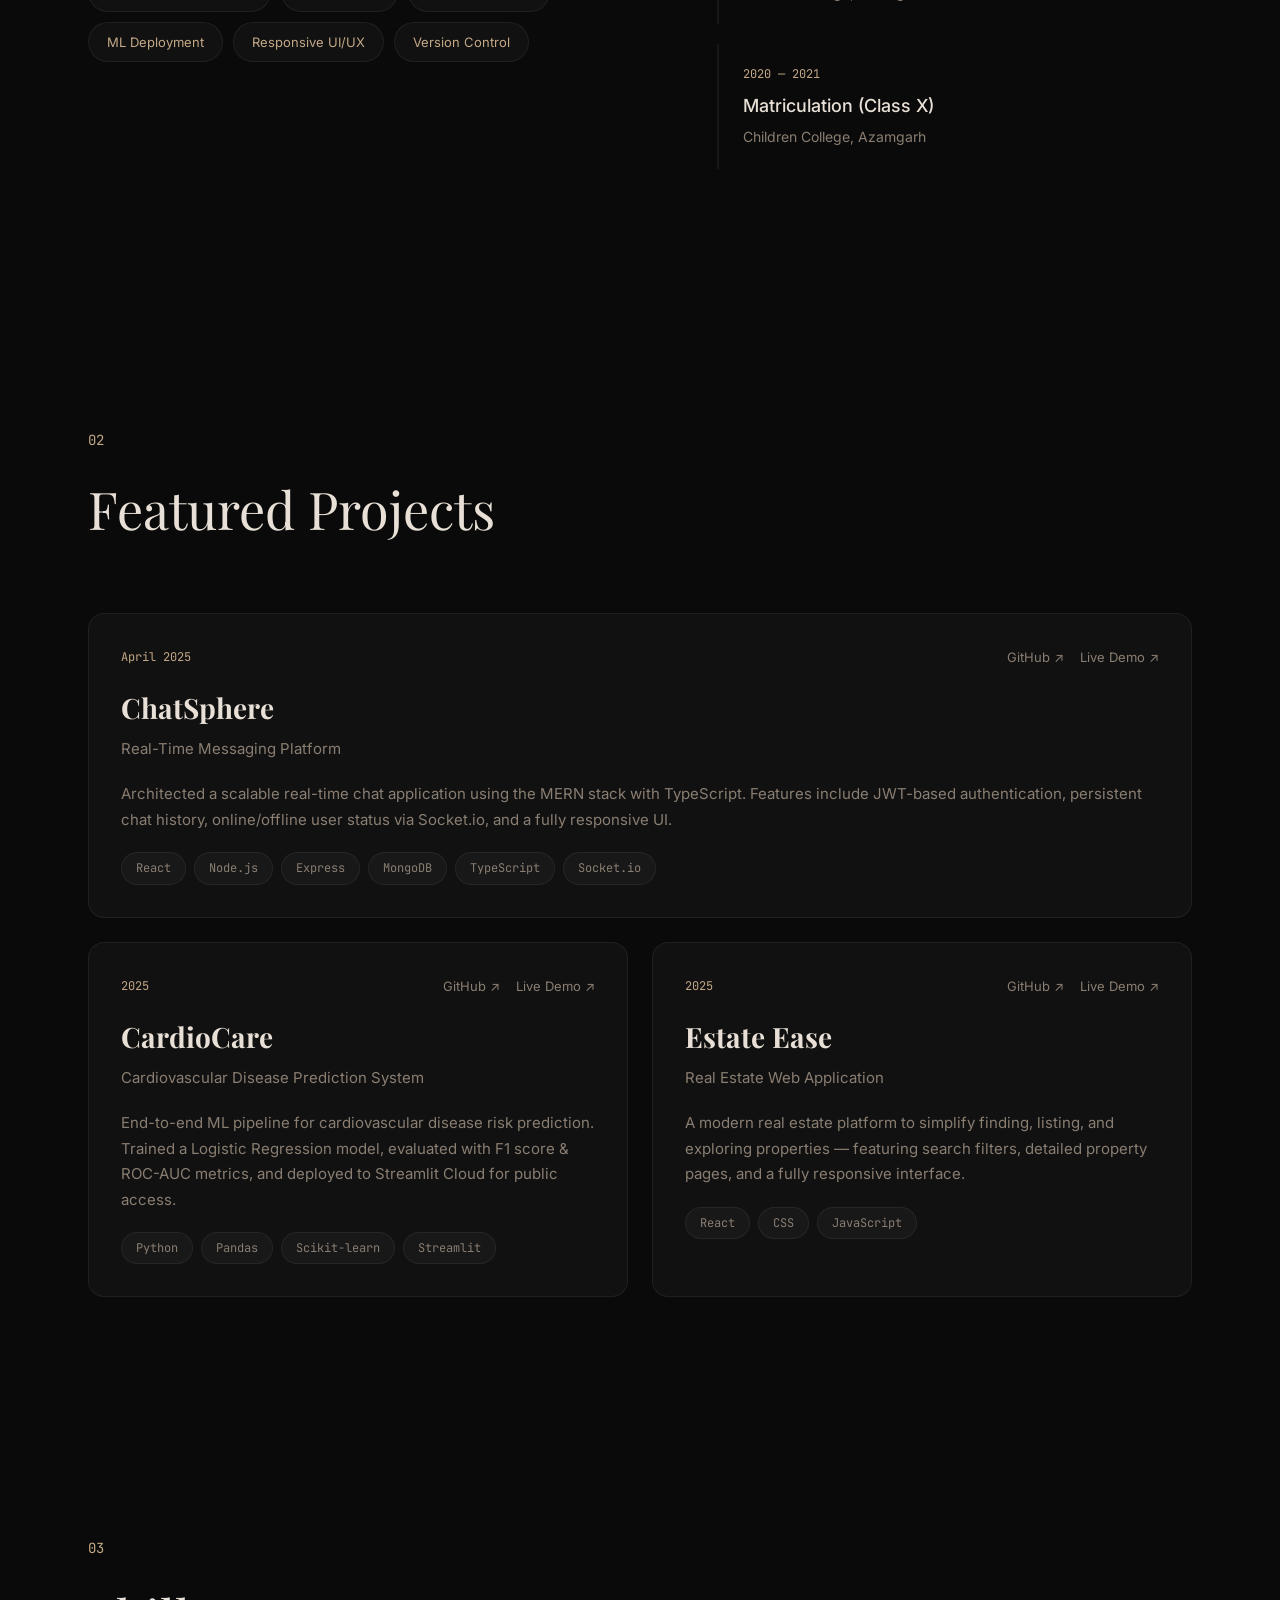
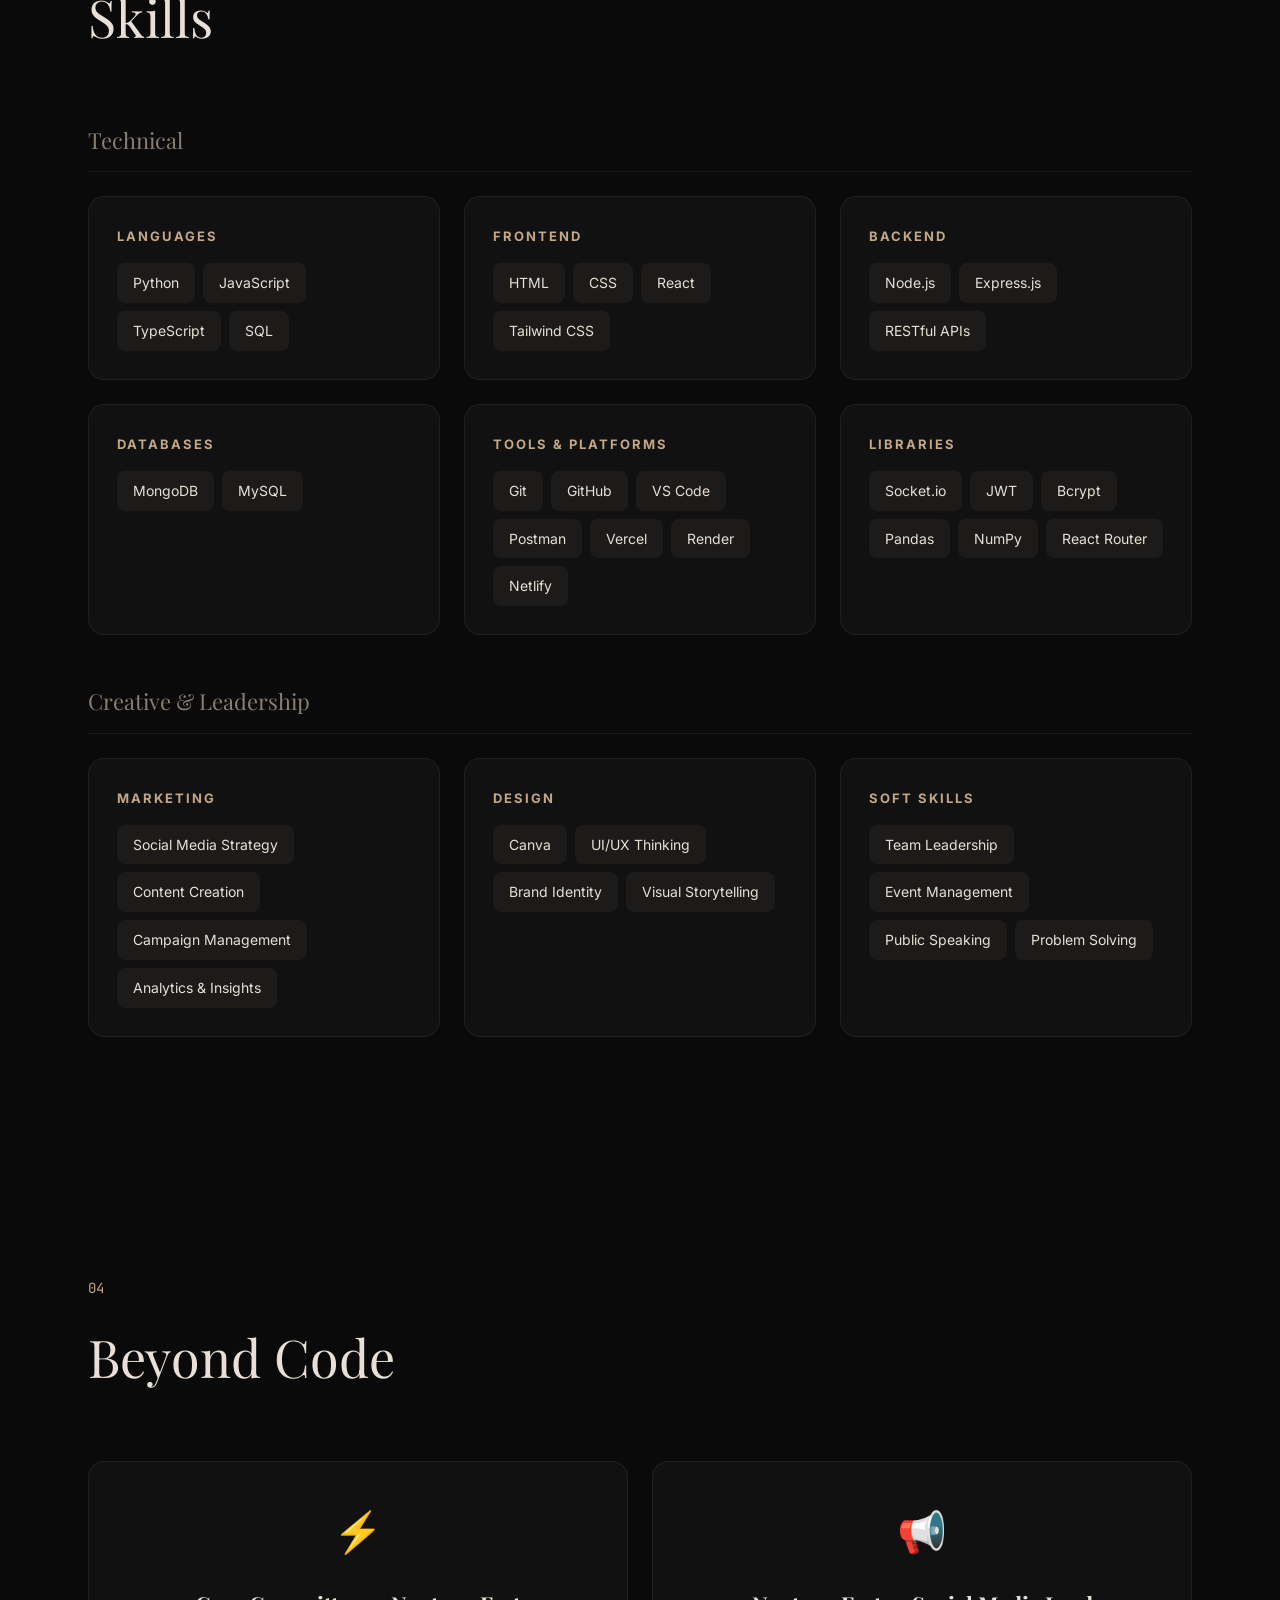
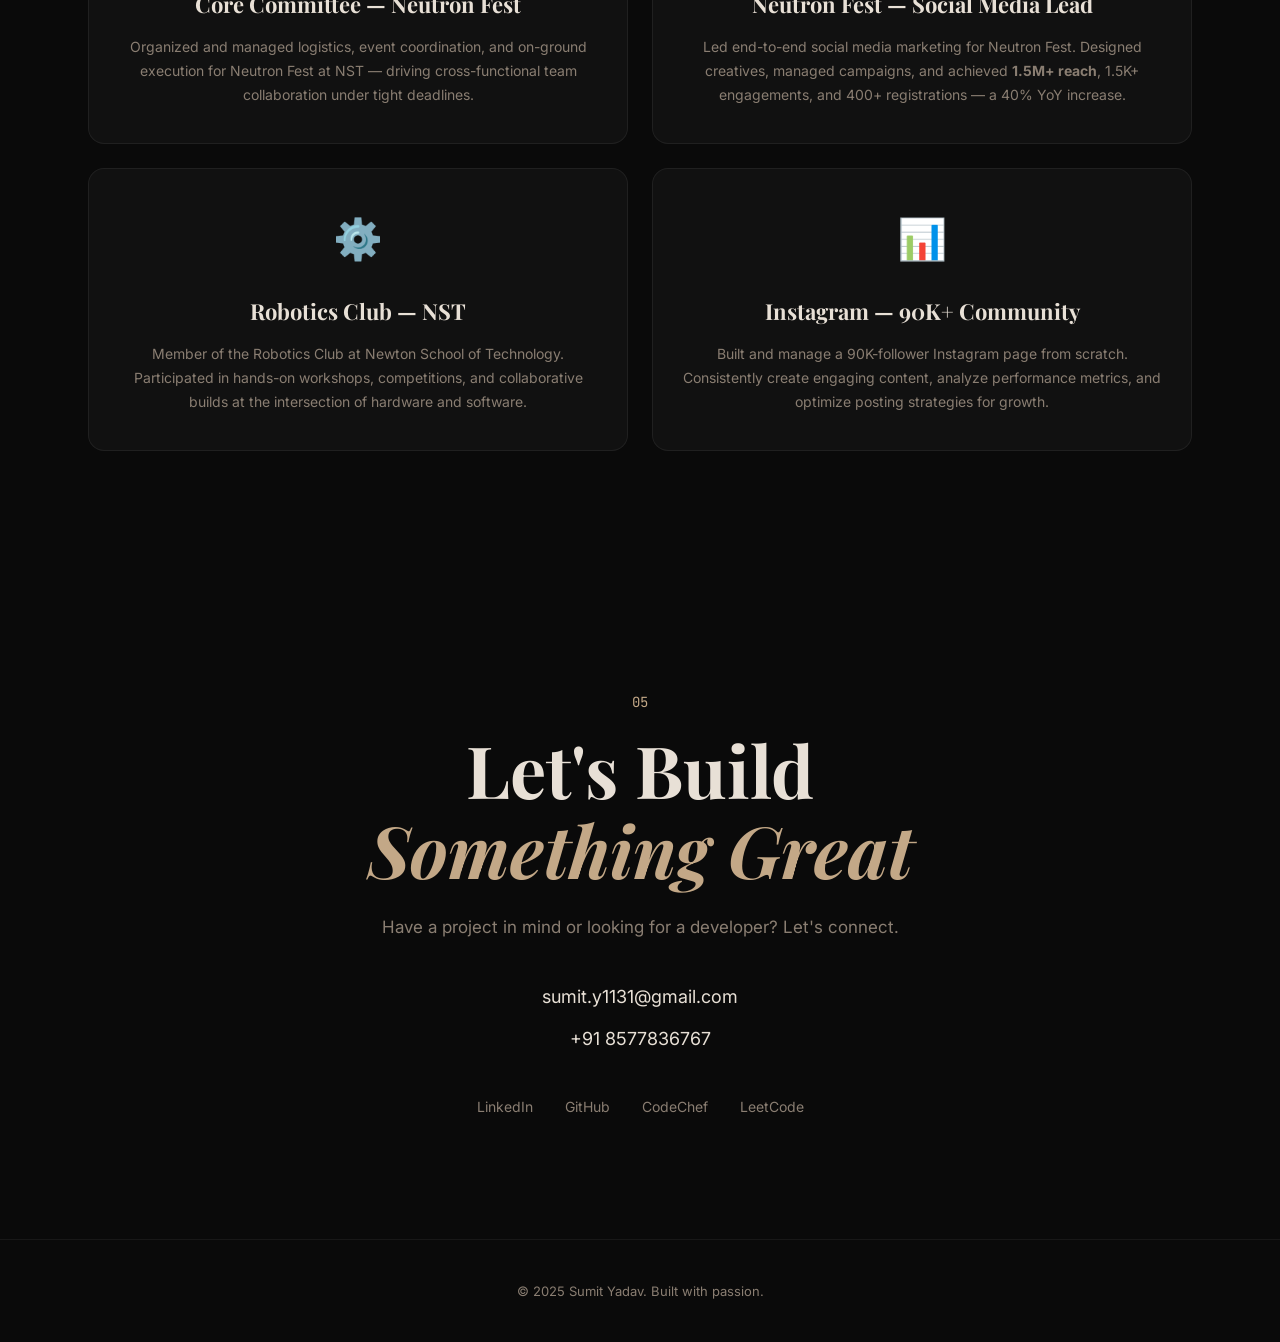
==== commit 77024a0c: "fix: make project links clickable by adding z-index above pseudo-element overlays, add Estate Ease d" ====
--- a/index.html
+++ b/index.html
@@ -157,6 +157,7 @@
                         <span class="project-date">2025</span>
                         <div class="project-links">
                             <a href="https://github.com/sumit316-glitch/Estate-Ease" target="_blank" rel="noopener noreferrer" class="project-link">GitHub ↗</a>
+                            <a href="https://estate-ease-liard.vercel.app" target="_blank" rel="noopener noreferrer" class="project-link">Live Demo ↗</a>
                         </div>
                     </div>
                     <h3>Estate Ease</h3>
--- a/portfolio.css
+++ b/portfolio.css
@@ -593,6 +593,8 @@
     justify-content: space-between;
     align-items: center;
     margin-bottom: 16px;
+    position: relative;
+    z-index: 2;
 }
 
 .project-date {
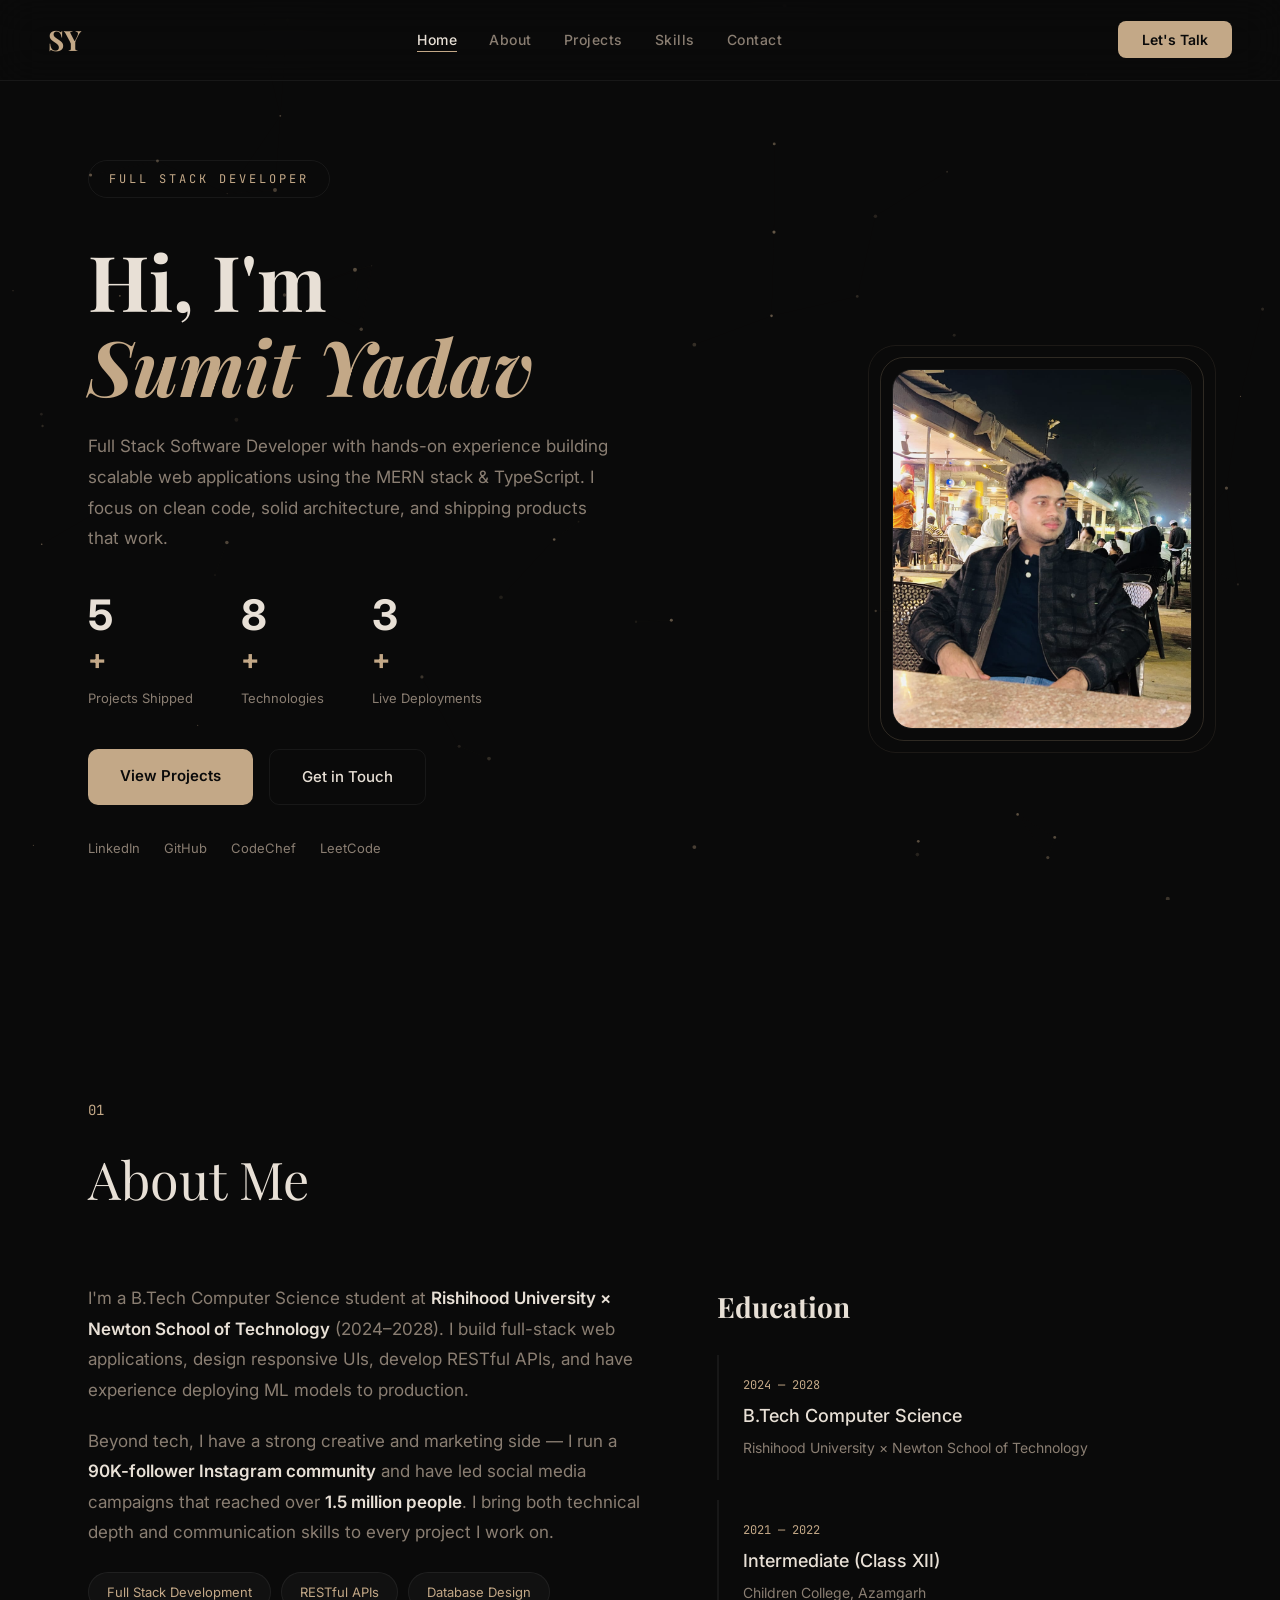
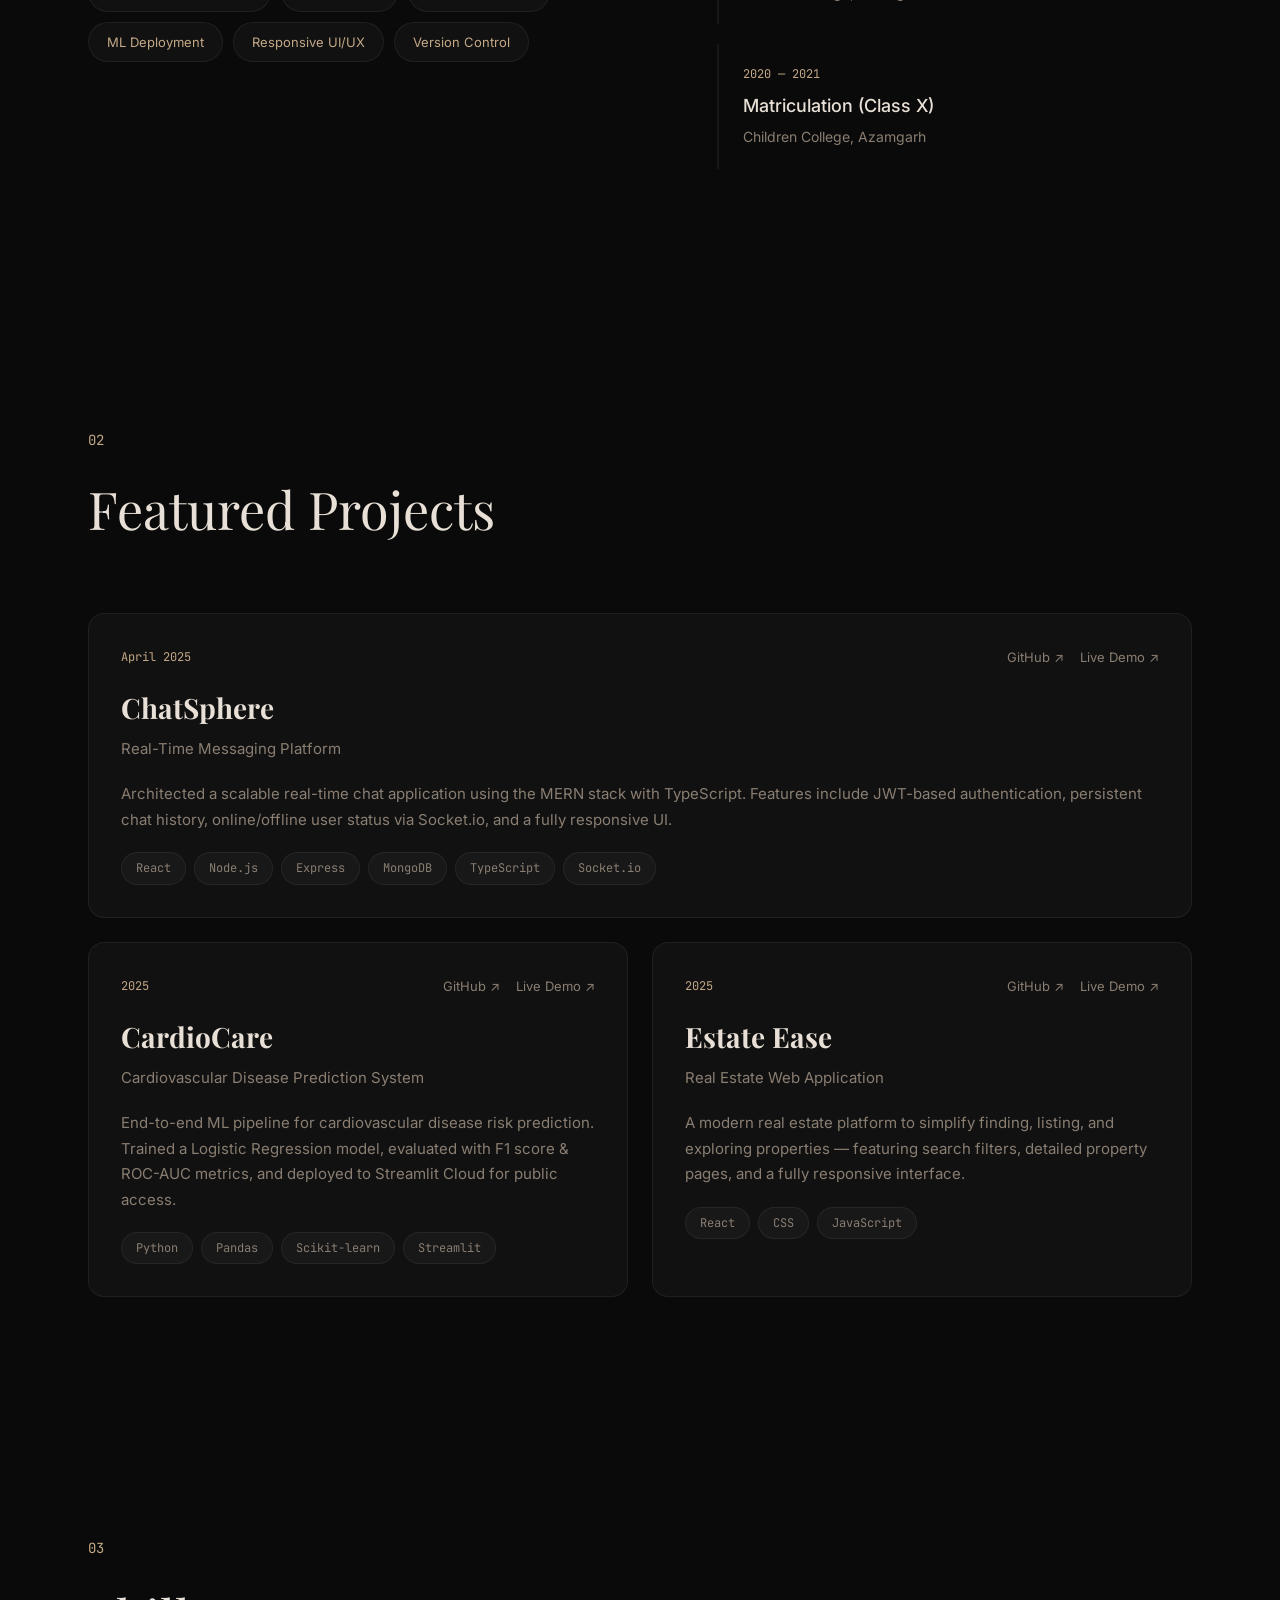
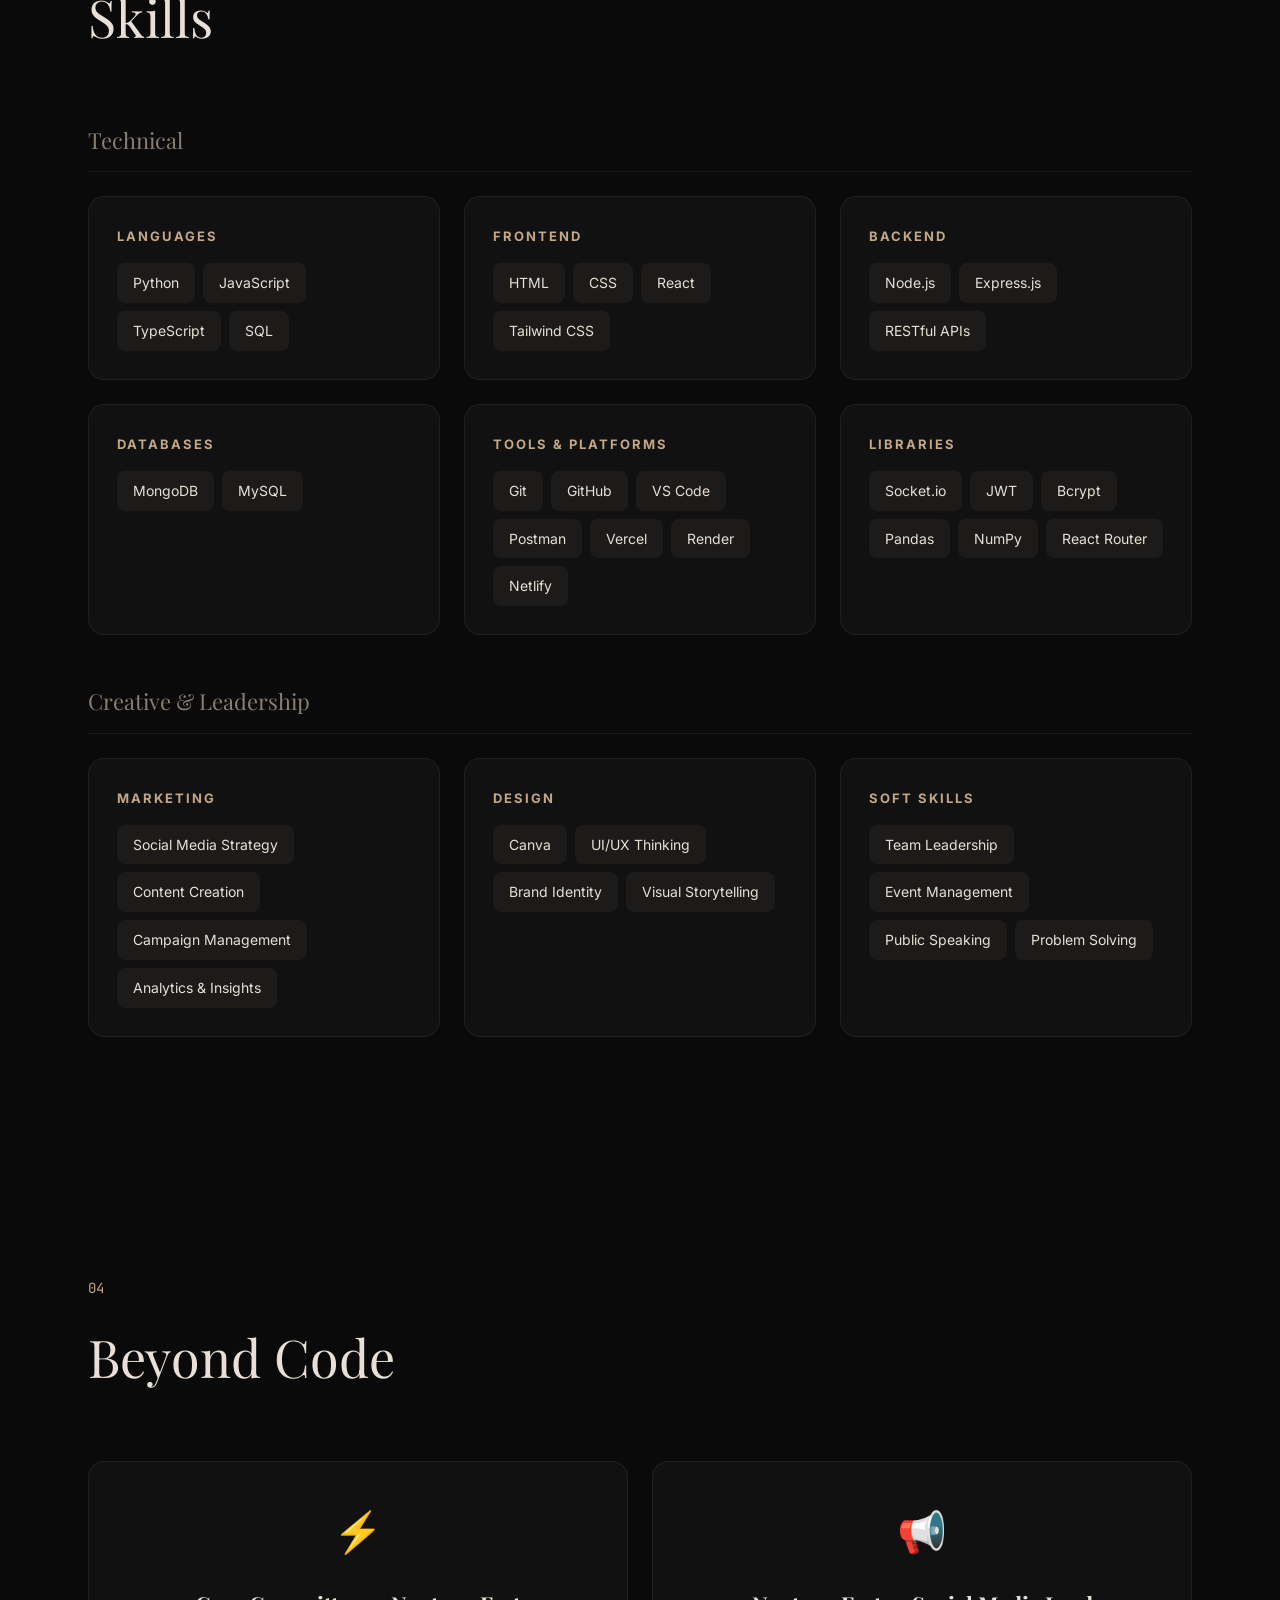
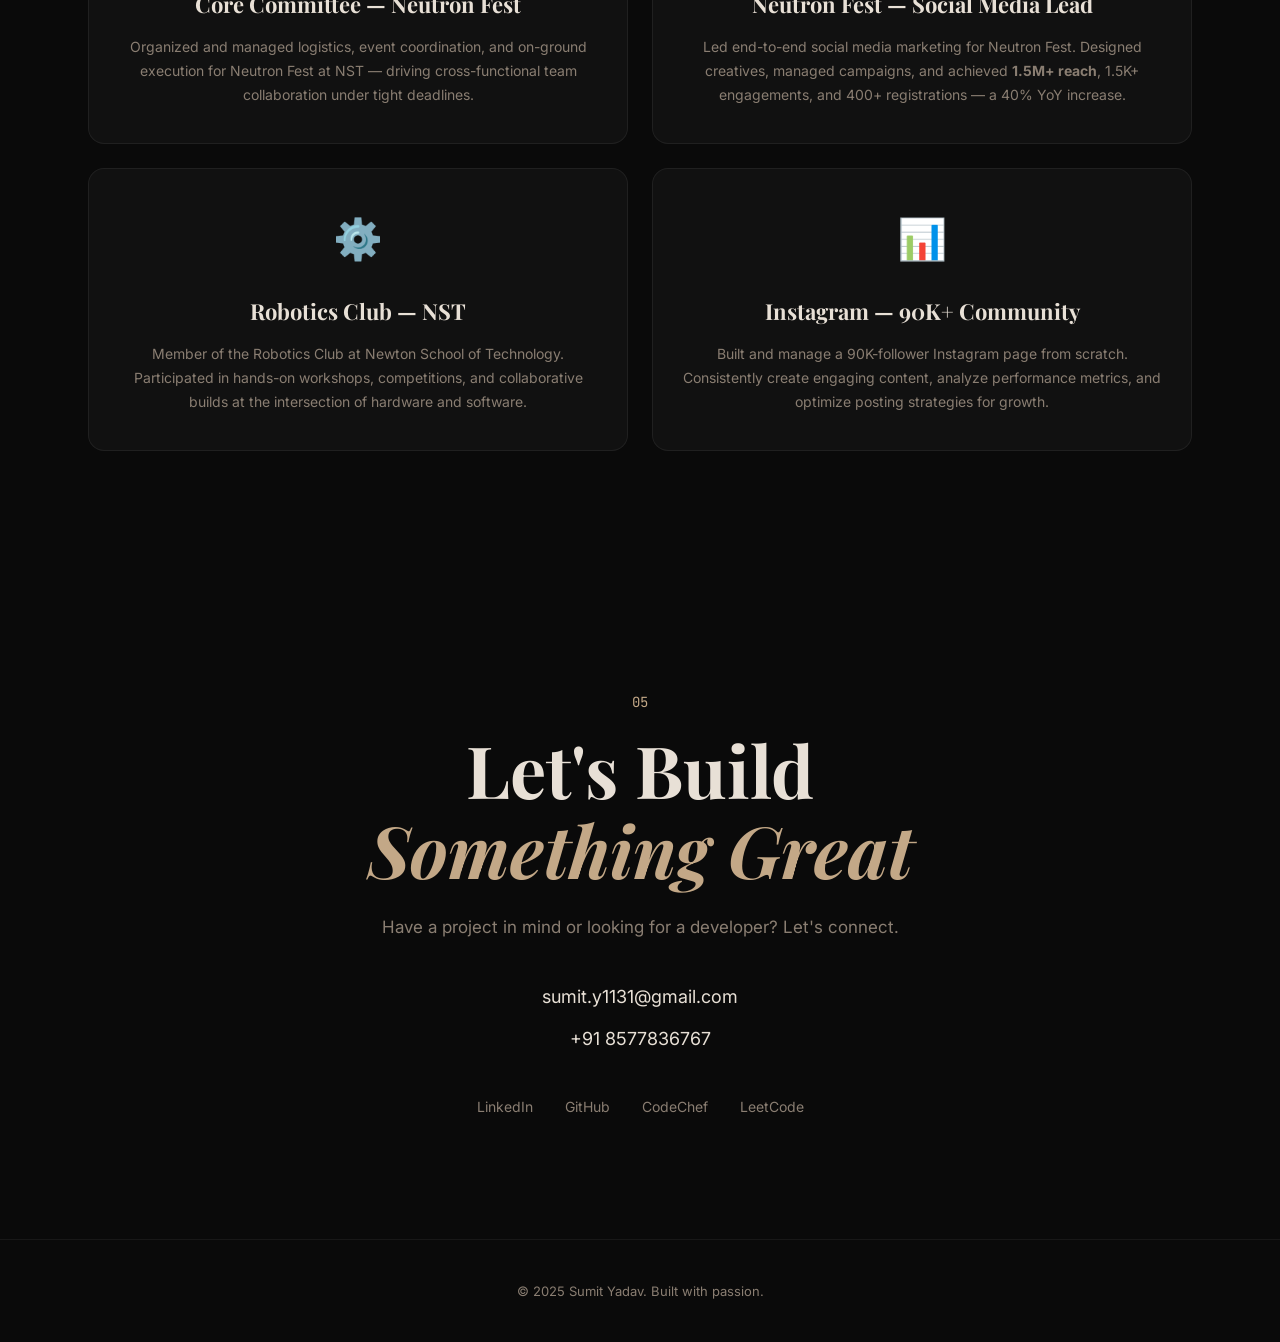
==== commit f2214121: "Update navigation brand name from 'S.' to 'SY'" ====
--- a/index.html
+++ b/index.html
@@ -15,7 +15,7 @@
     <!-- Navigation -->
     <header>
         <nav class="navbar" id="navbar">
-            <a href="#" class="nav-brand">S.</a>
+            <a href="#" class="nav-brand">SY</a>
             <ul class="nav-links">
                 <li><a href="#hero" class="nav-link active">Home</a></li>
                 <li><a href="#about" class="nav-link">About</a></li>
@@ -299,4 +299,4 @@
 
     <script src="portfolio.js"></script>
 </body>
-</html>+</html>
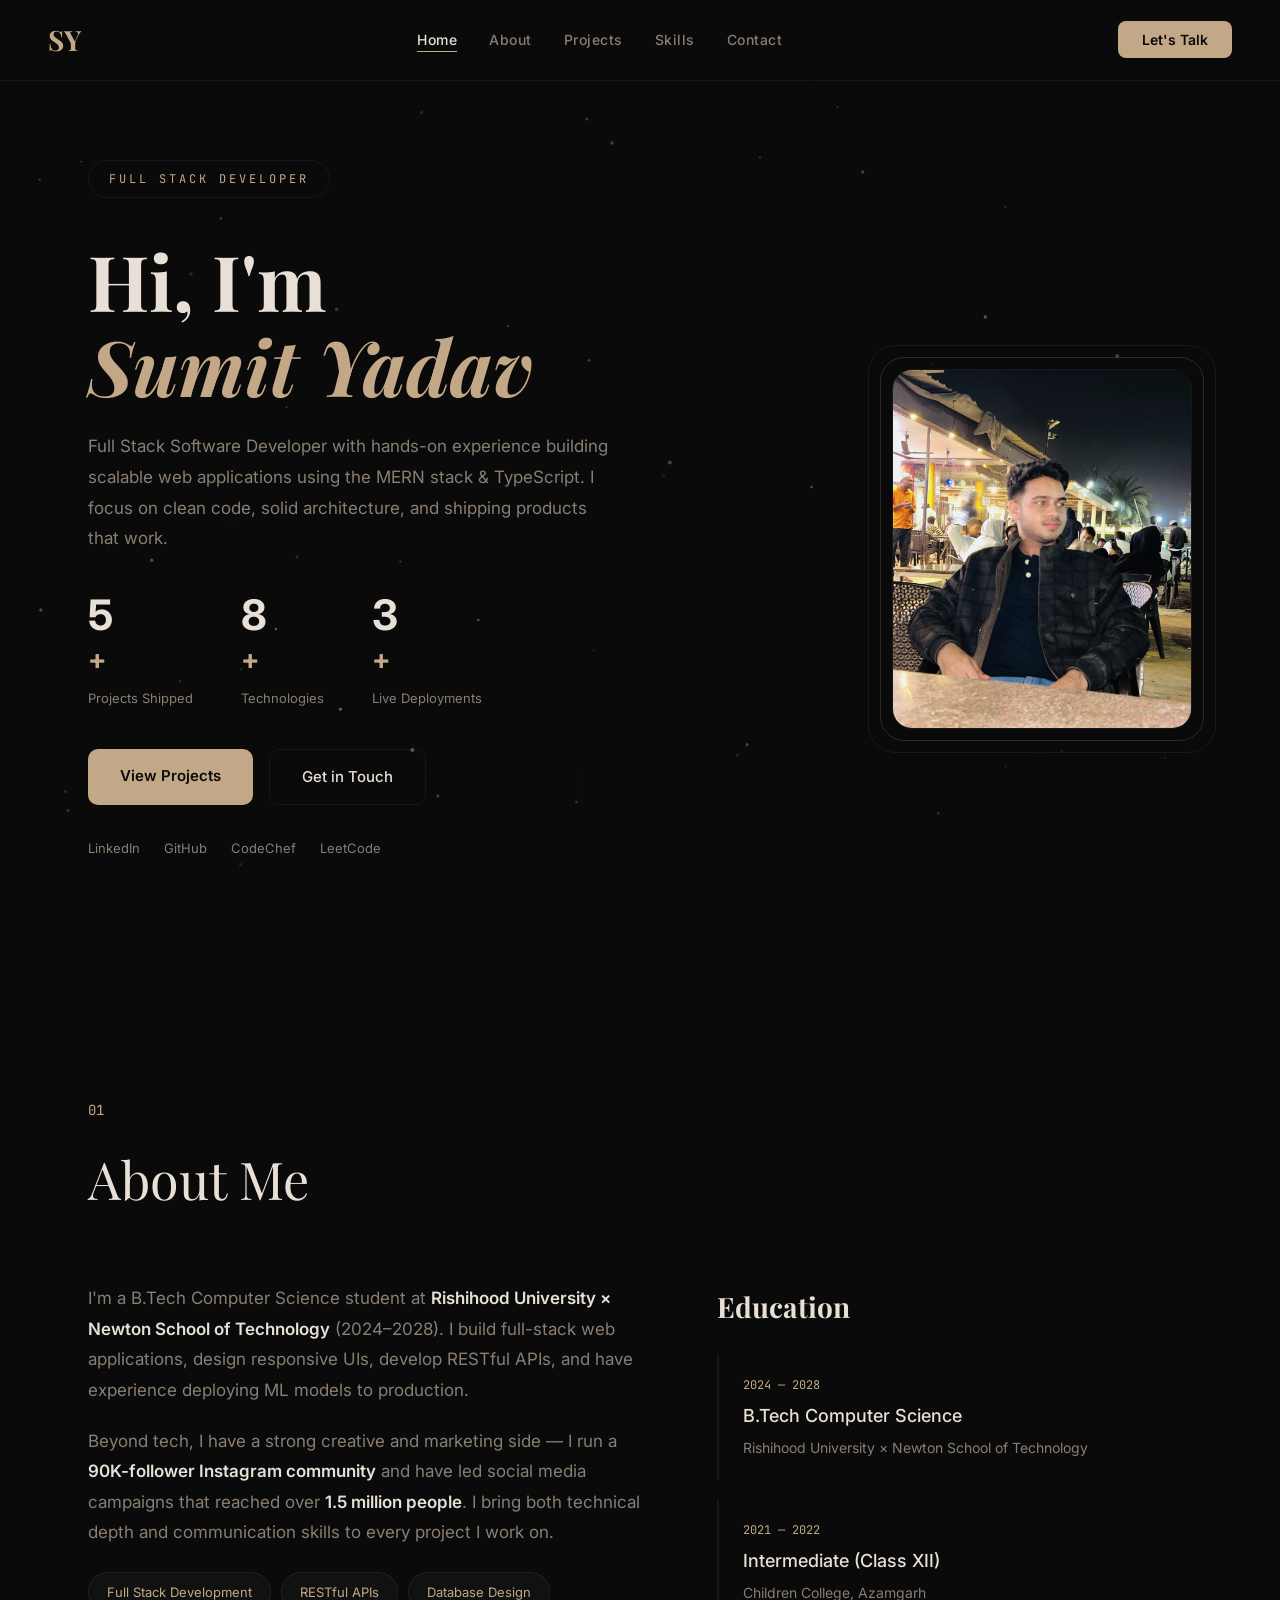
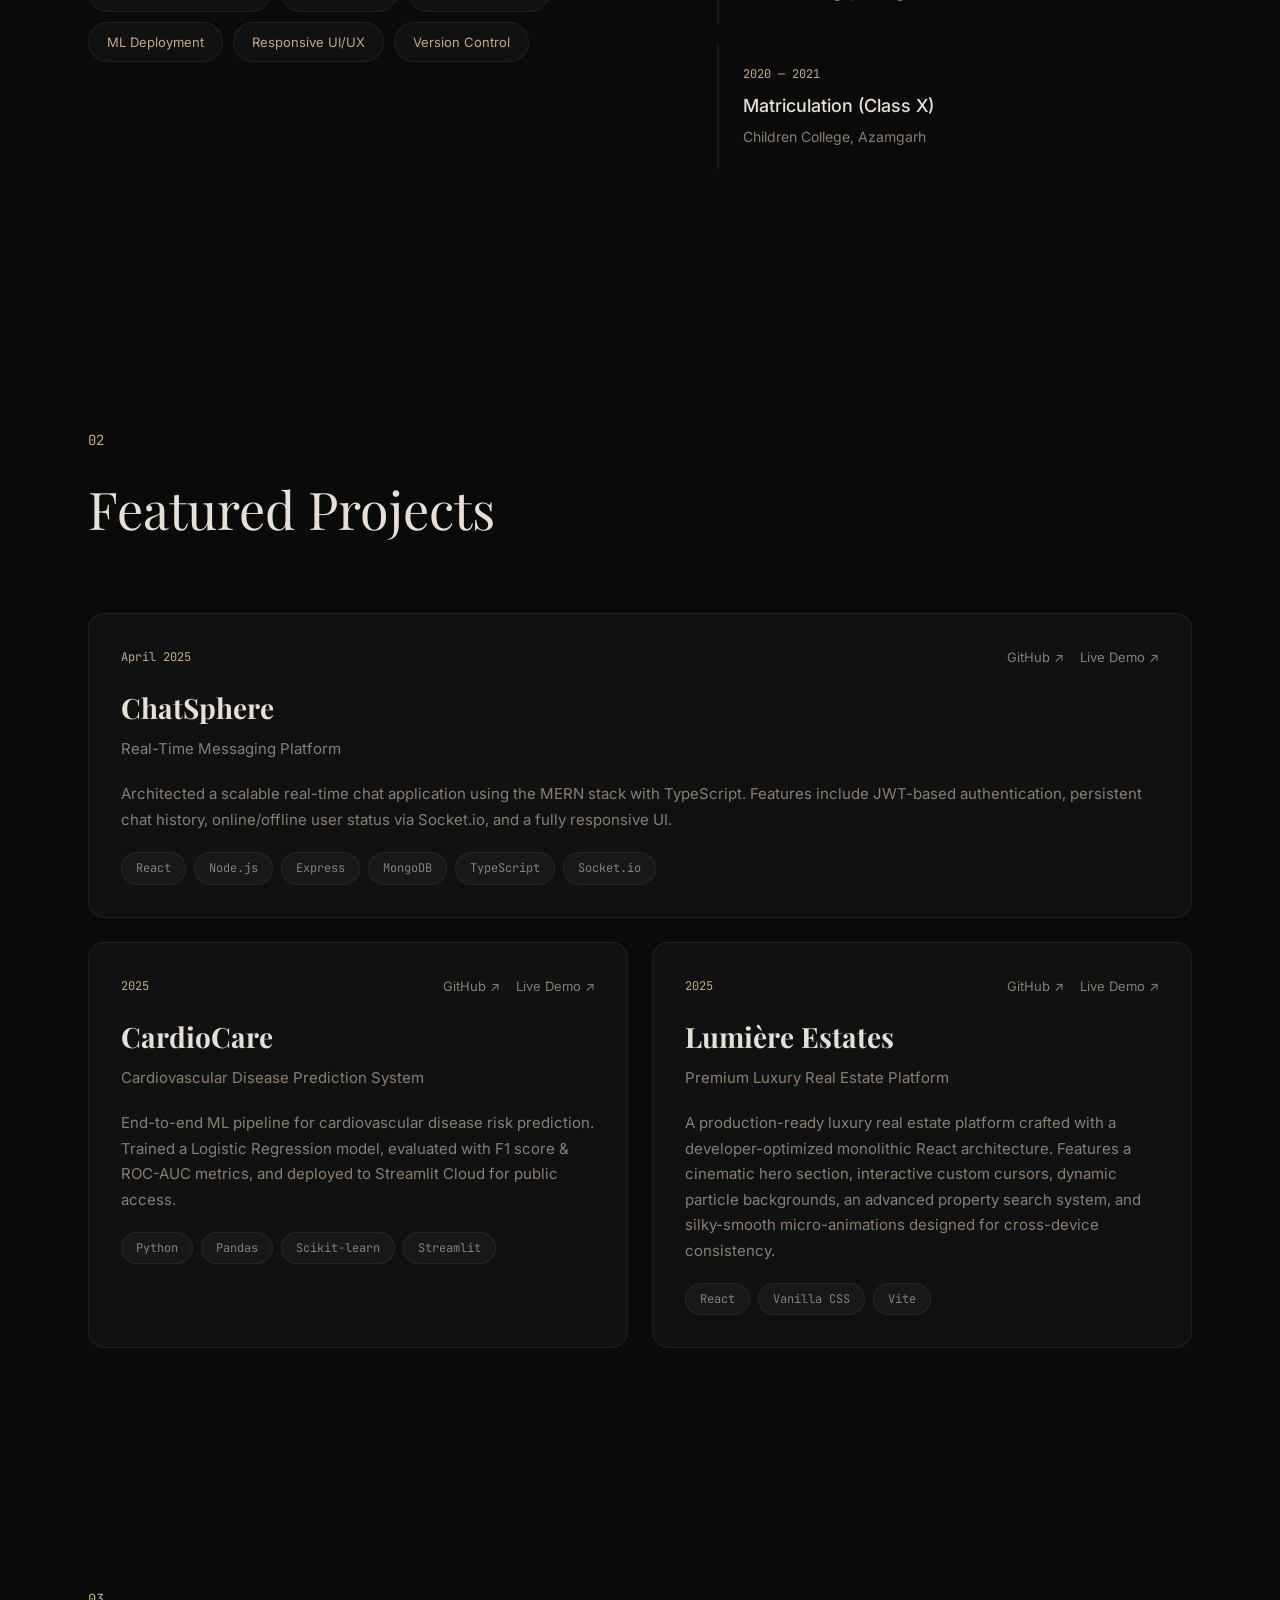
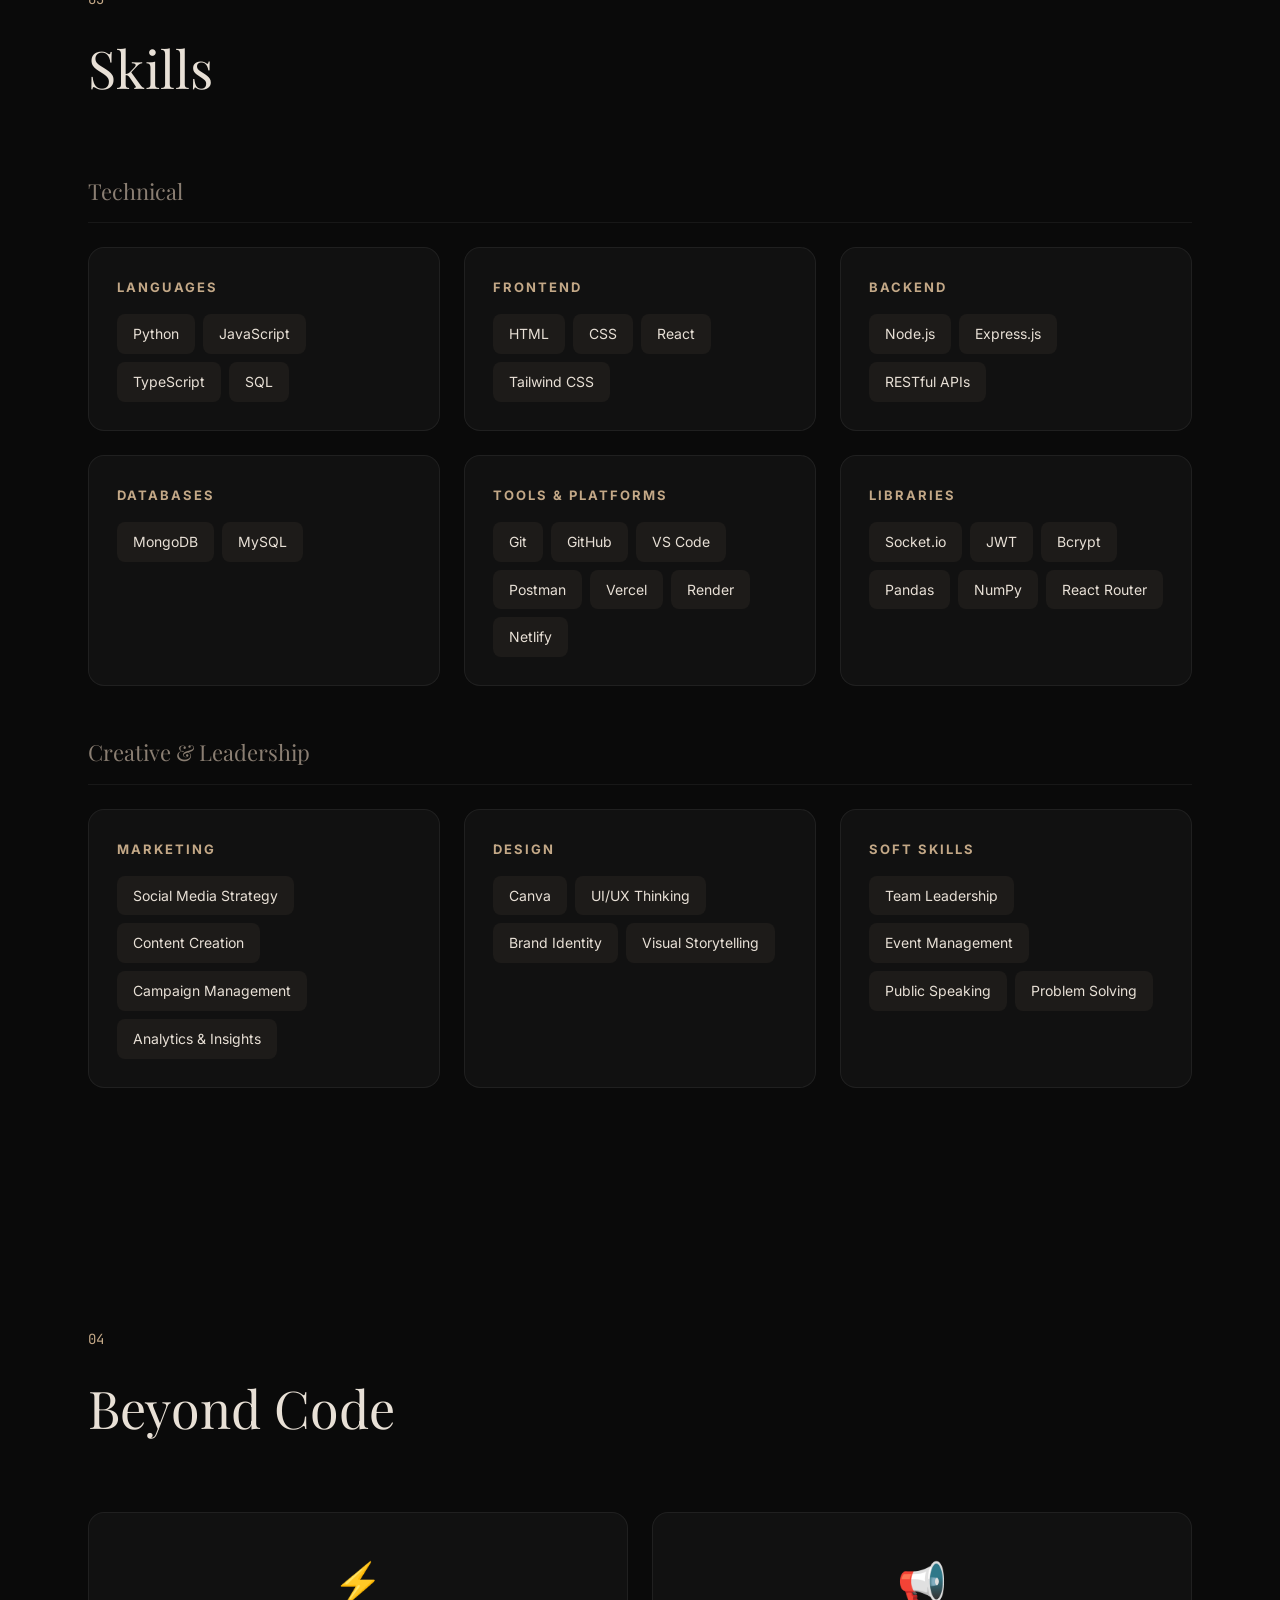
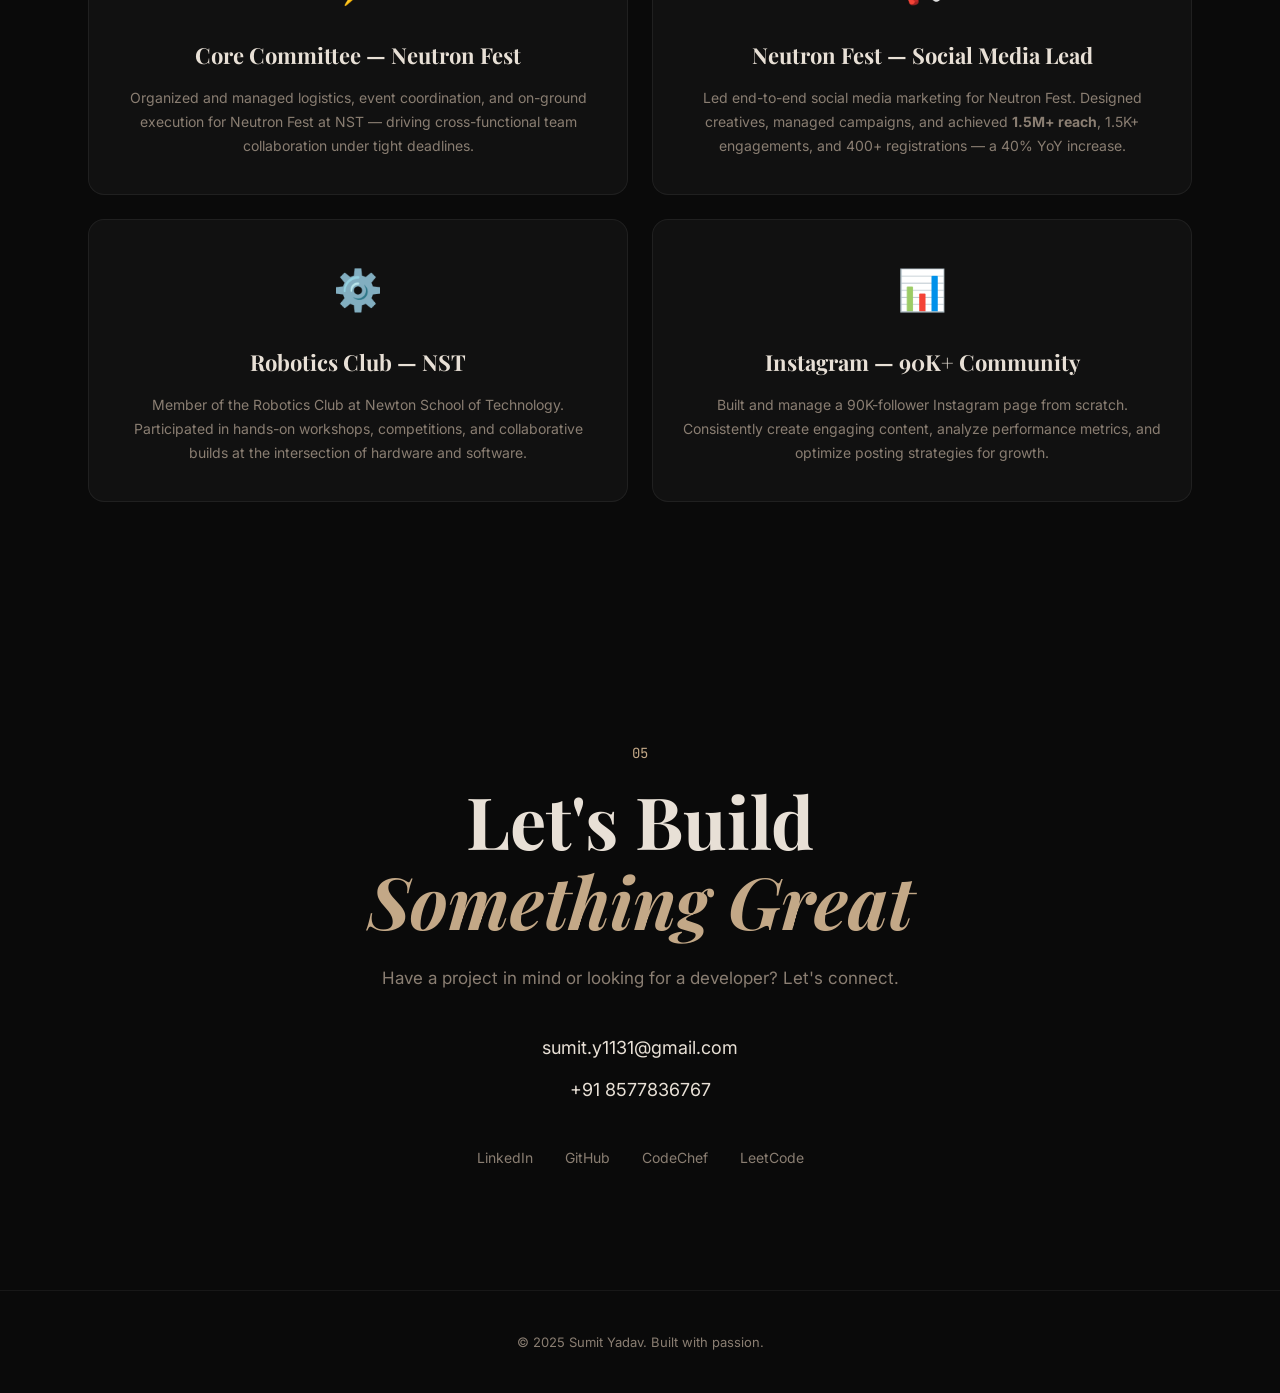
==== commit 32f76d21: "Update Lumière Estates project details and portfolio styles" ====
--- a/index.html
+++ b/index.html
@@ -160,11 +160,11 @@
                             <a href="https://estate-ease-liard.vercel.app" target="_blank" rel="noopener noreferrer" class="project-link">Live Demo ↗</a>
                         </div>
                     </div>
-                    <h3>Estate Ease</h3>
-                    <p class="project-subtitle">Real Estate Web Application</p>
-                    <p>A modern real estate platform to simplify finding, listing, and exploring properties — featuring search filters, detailed property pages, and a fully responsive interface.</p>
+                    <h3>Lumière Estates</h3>
+                    <p class="project-subtitle">Premium Luxury Real Estate Platform</p>
+                    <p>A production-ready luxury real estate platform crafted with a developer-optimized monolithic React architecture. Features a cinematic hero section, interactive custom cursors, dynamic particle backgrounds, an advanced property search system, and silky-smooth micro-animations designed for cross-device consistency.</p>
                     <div class="project-tech">
-                        <span>React</span><span>CSS</span><span>JavaScript</span>
+                        <span>React</span><span>Vanilla CSS</span><span>Vite</span>
                     </div>
                 </div>
 
--- a/portfolio.css
+++ b/portfolio.css
@@ -126,7 +126,6 @@
     padding: 10px 48px;
     background: rgba(10, 10, 10, 0.95);
 }
-
 .nav-brand {
     font-family: var(--font-display);
     font-size: 28px;
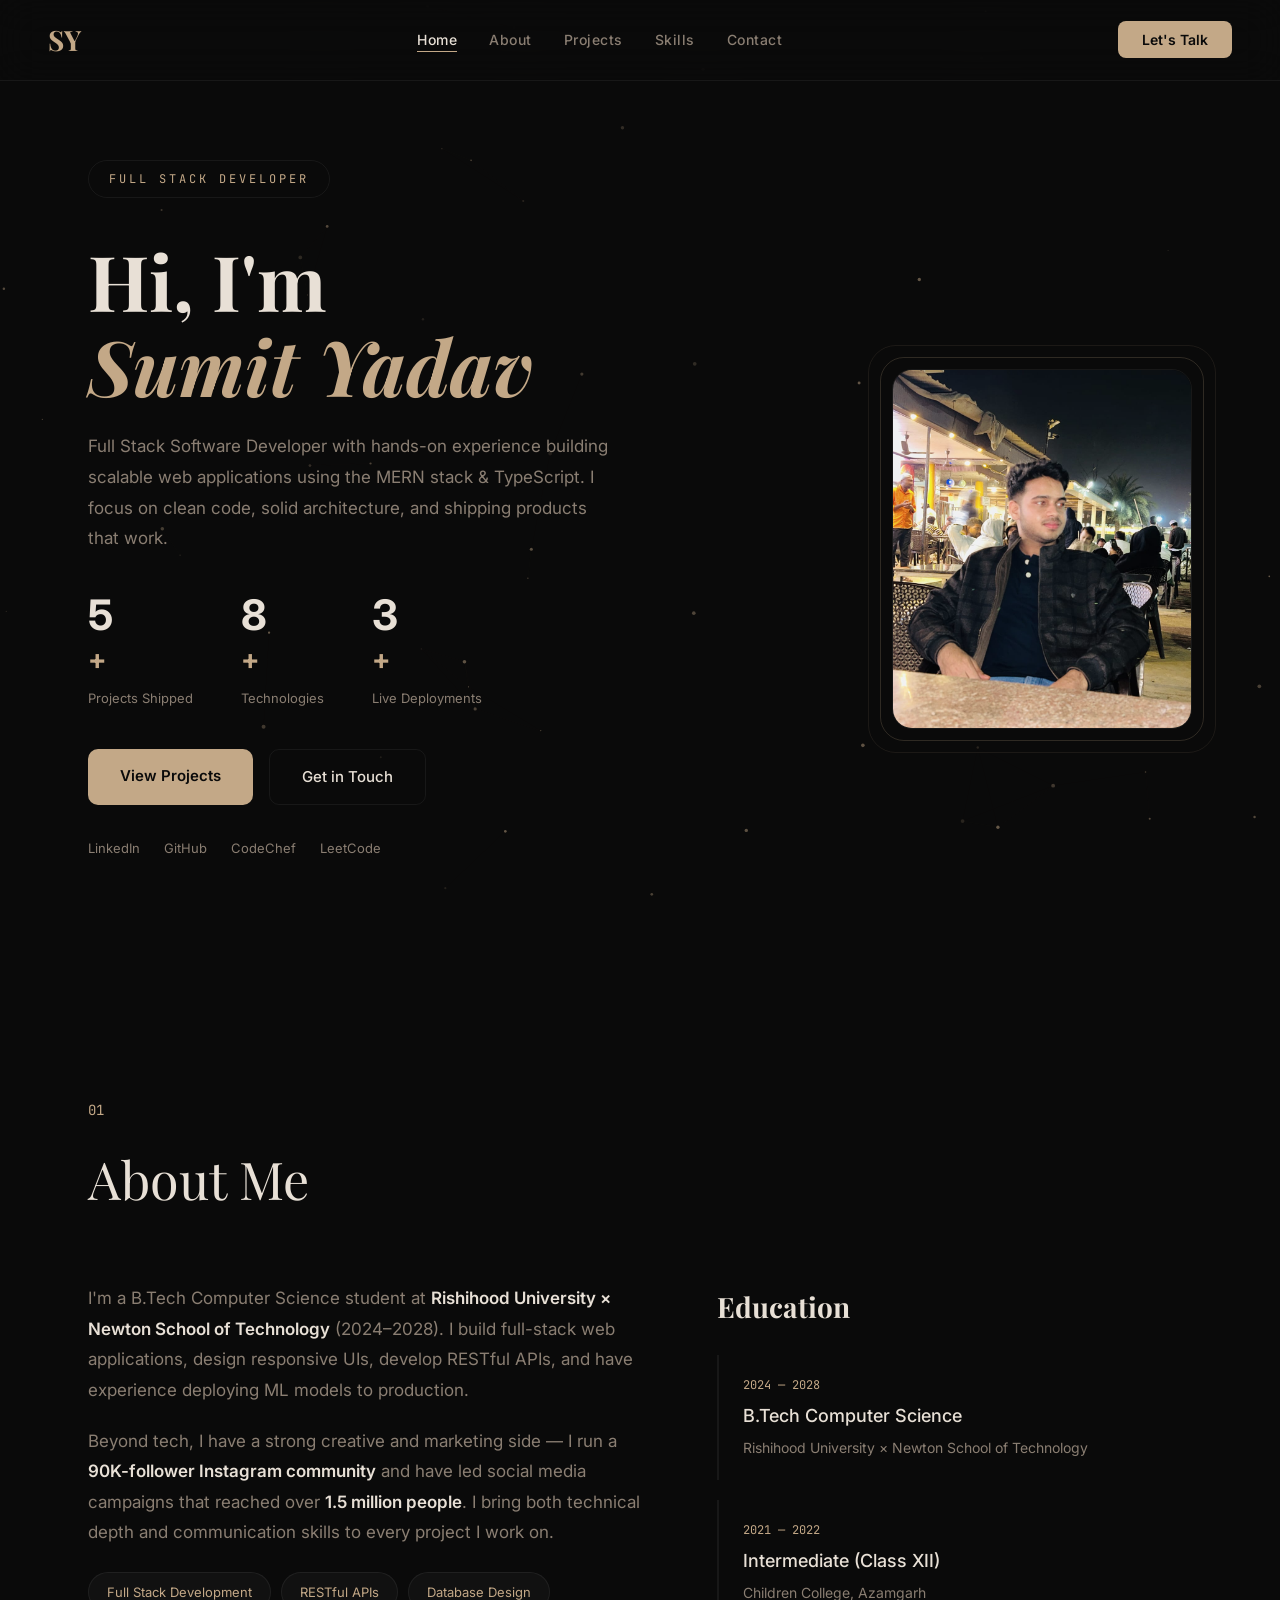
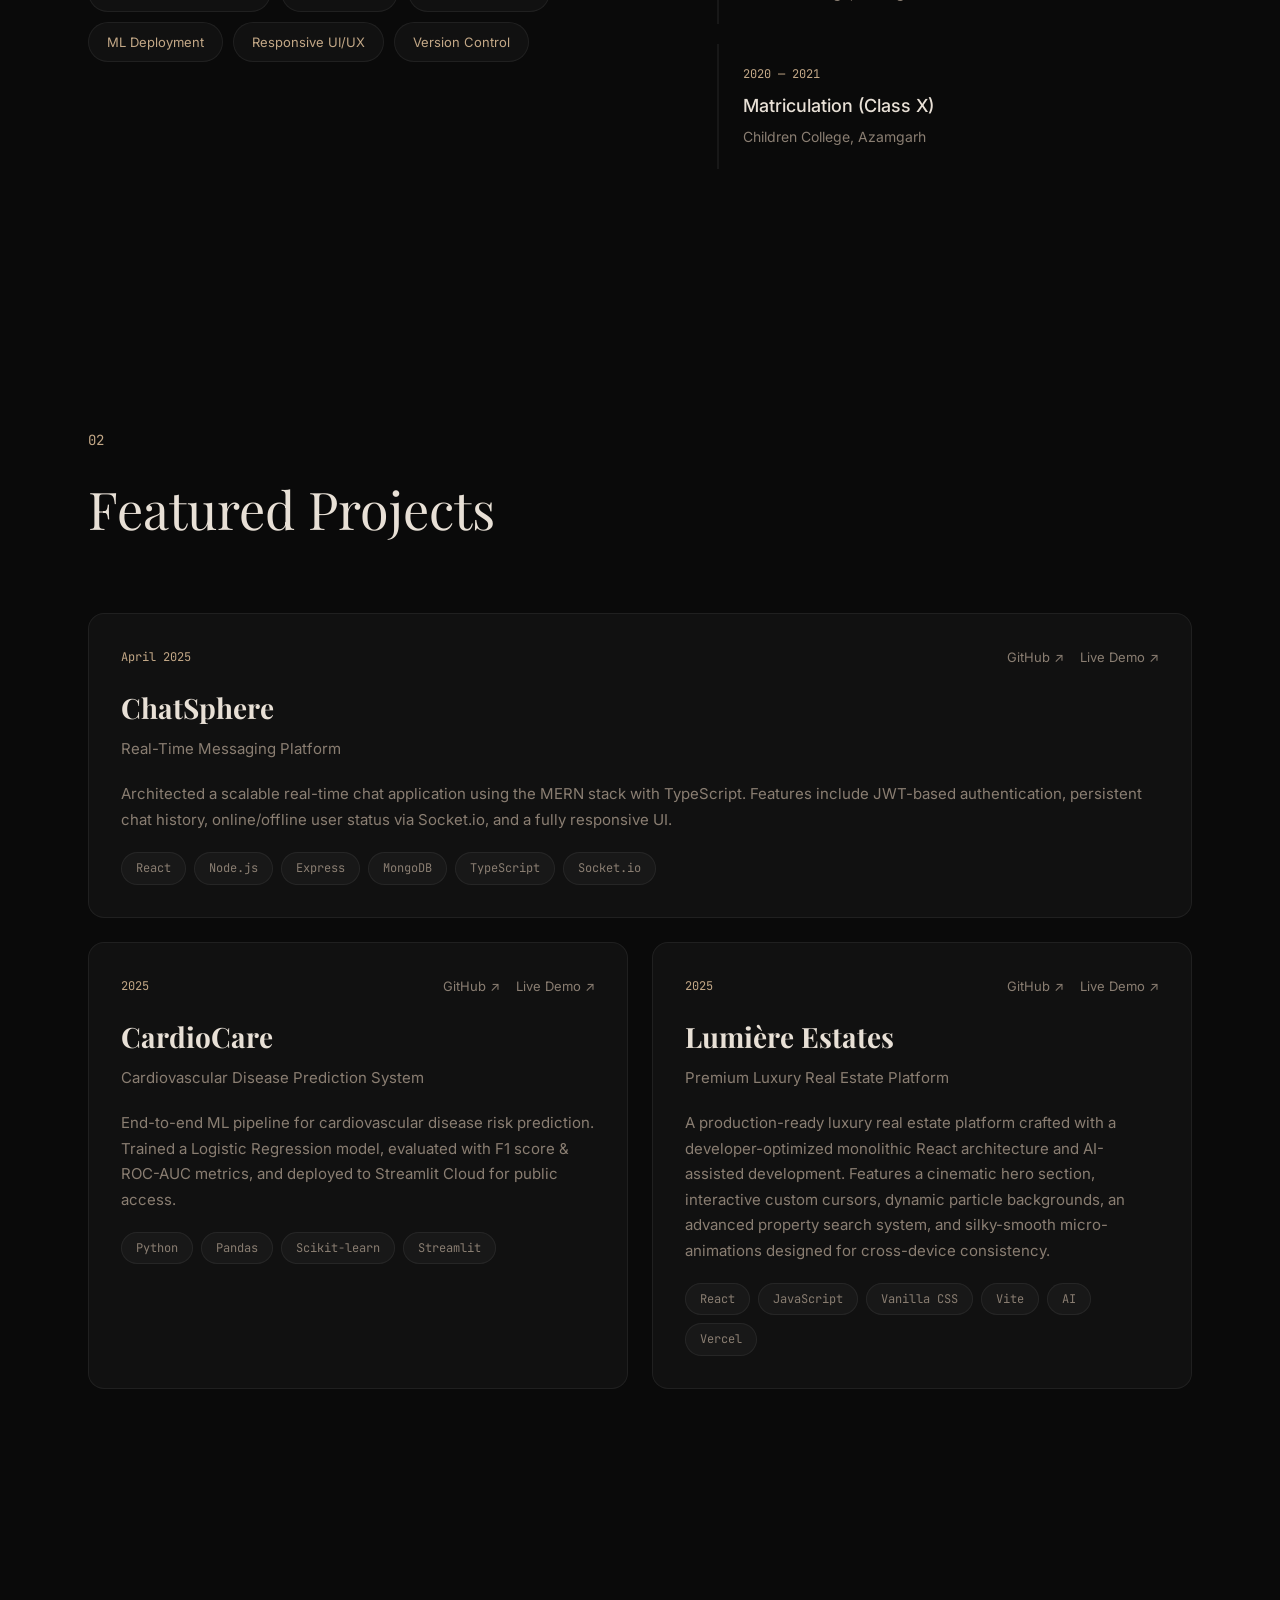
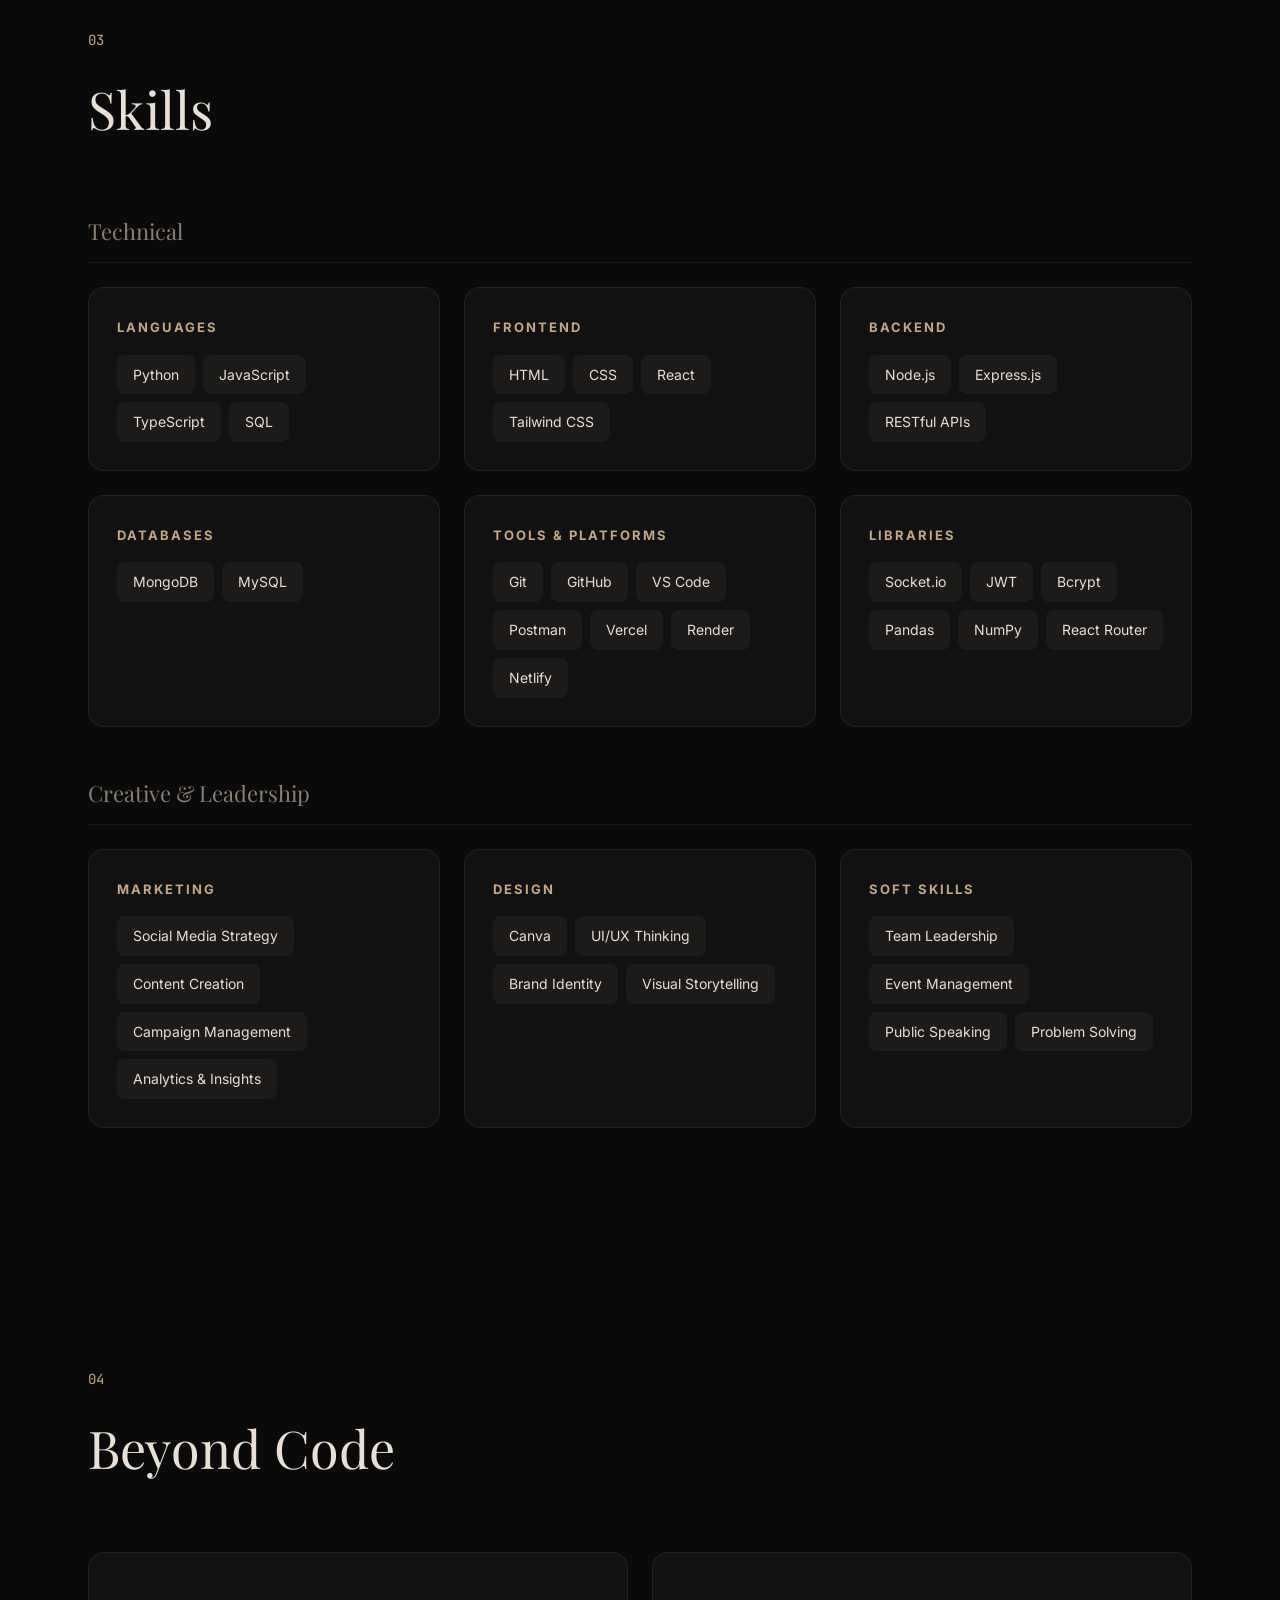
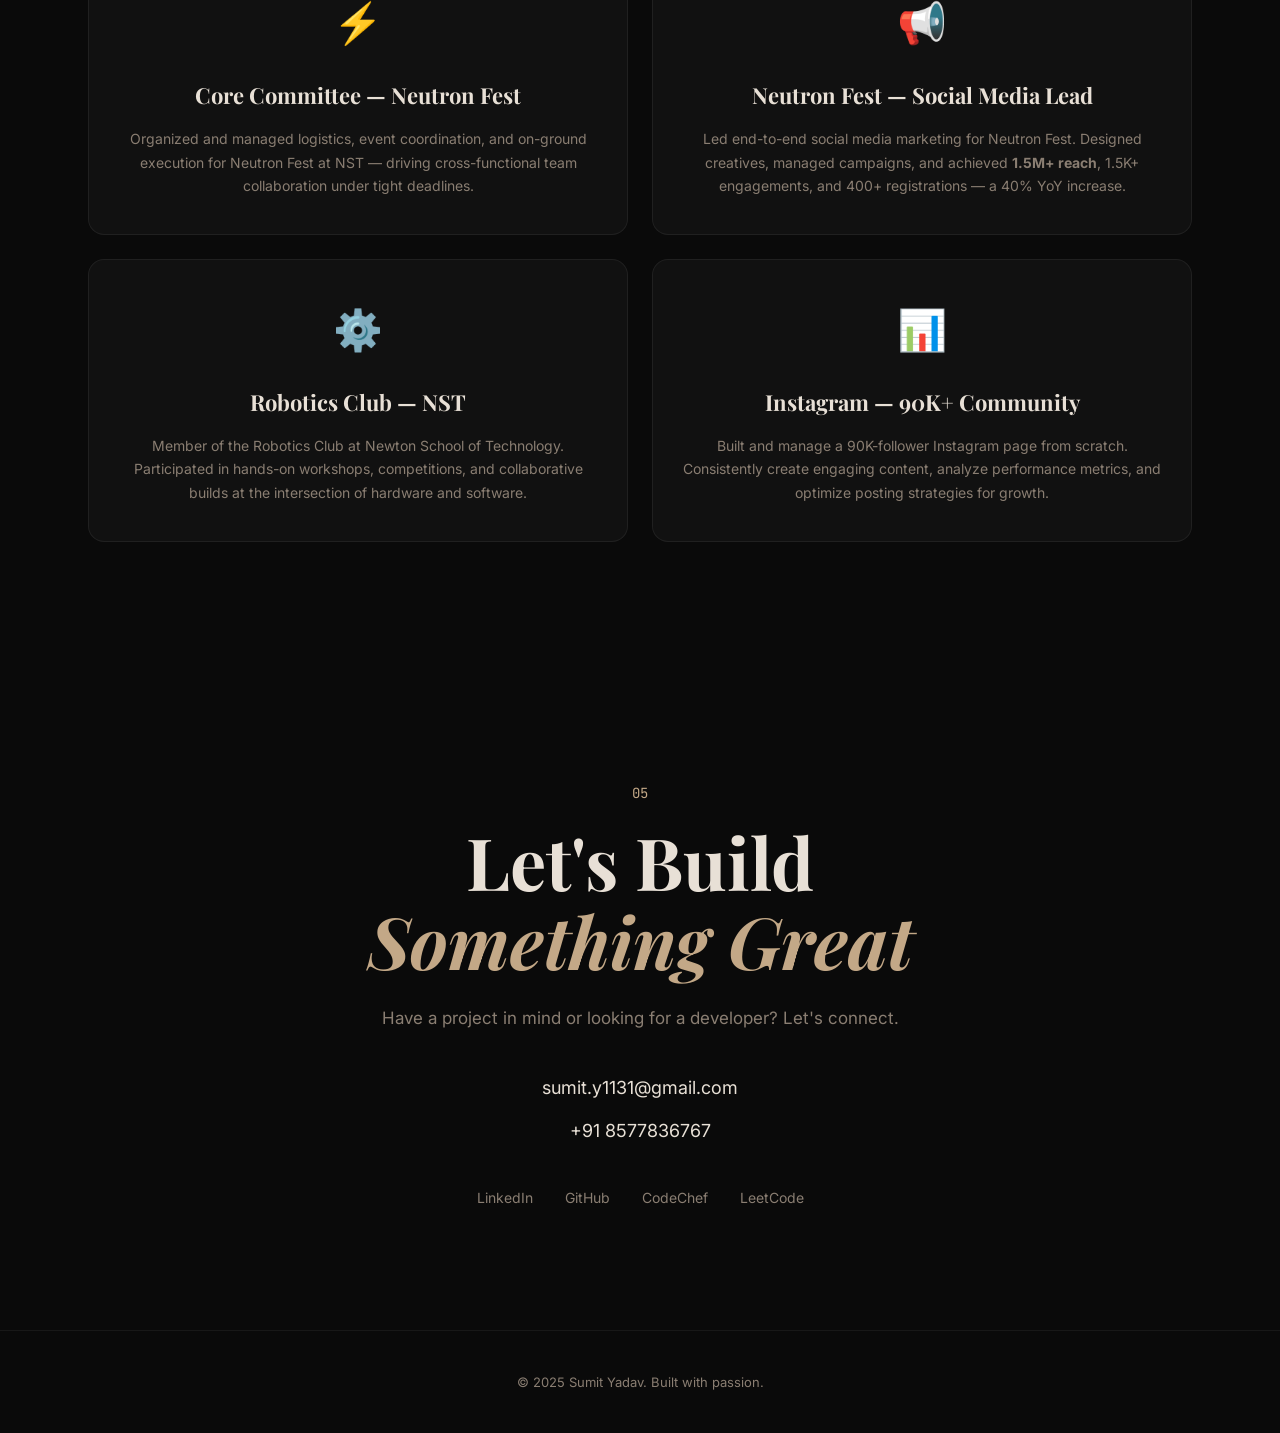
==== commit 0c2ab7ee: "Add AI and more tech stacks to Lumière Estates" ====
--- a/index.html
+++ b/index.html
@@ -162,9 +162,9 @@
                     </div>
                     <h3>Lumière Estates</h3>
                     <p class="project-subtitle">Premium Luxury Real Estate Platform</p>
-                    <p>A production-ready luxury real estate platform crafted with a developer-optimized monolithic React architecture. Features a cinematic hero section, interactive custom cursors, dynamic particle backgrounds, an advanced property search system, and silky-smooth micro-animations designed for cross-device consistency.</p>
+                    <p>A production-ready luxury real estate platform crafted with a developer-optimized monolithic React architecture and AI-assisted development. Features a cinematic hero section, interactive custom cursors, dynamic particle backgrounds, an advanced property search system, and silky-smooth micro-animations designed for cross-device consistency.</p>
                     <div class="project-tech">
-                        <span>React</span><span>Vanilla CSS</span><span>Vite</span>
+                        <span>React</span><span>JavaScript</span><span>Vanilla CSS</span><span>Vite</span><span>AI</span><span>Vercel</span>
                     </div>
                 </div>
 
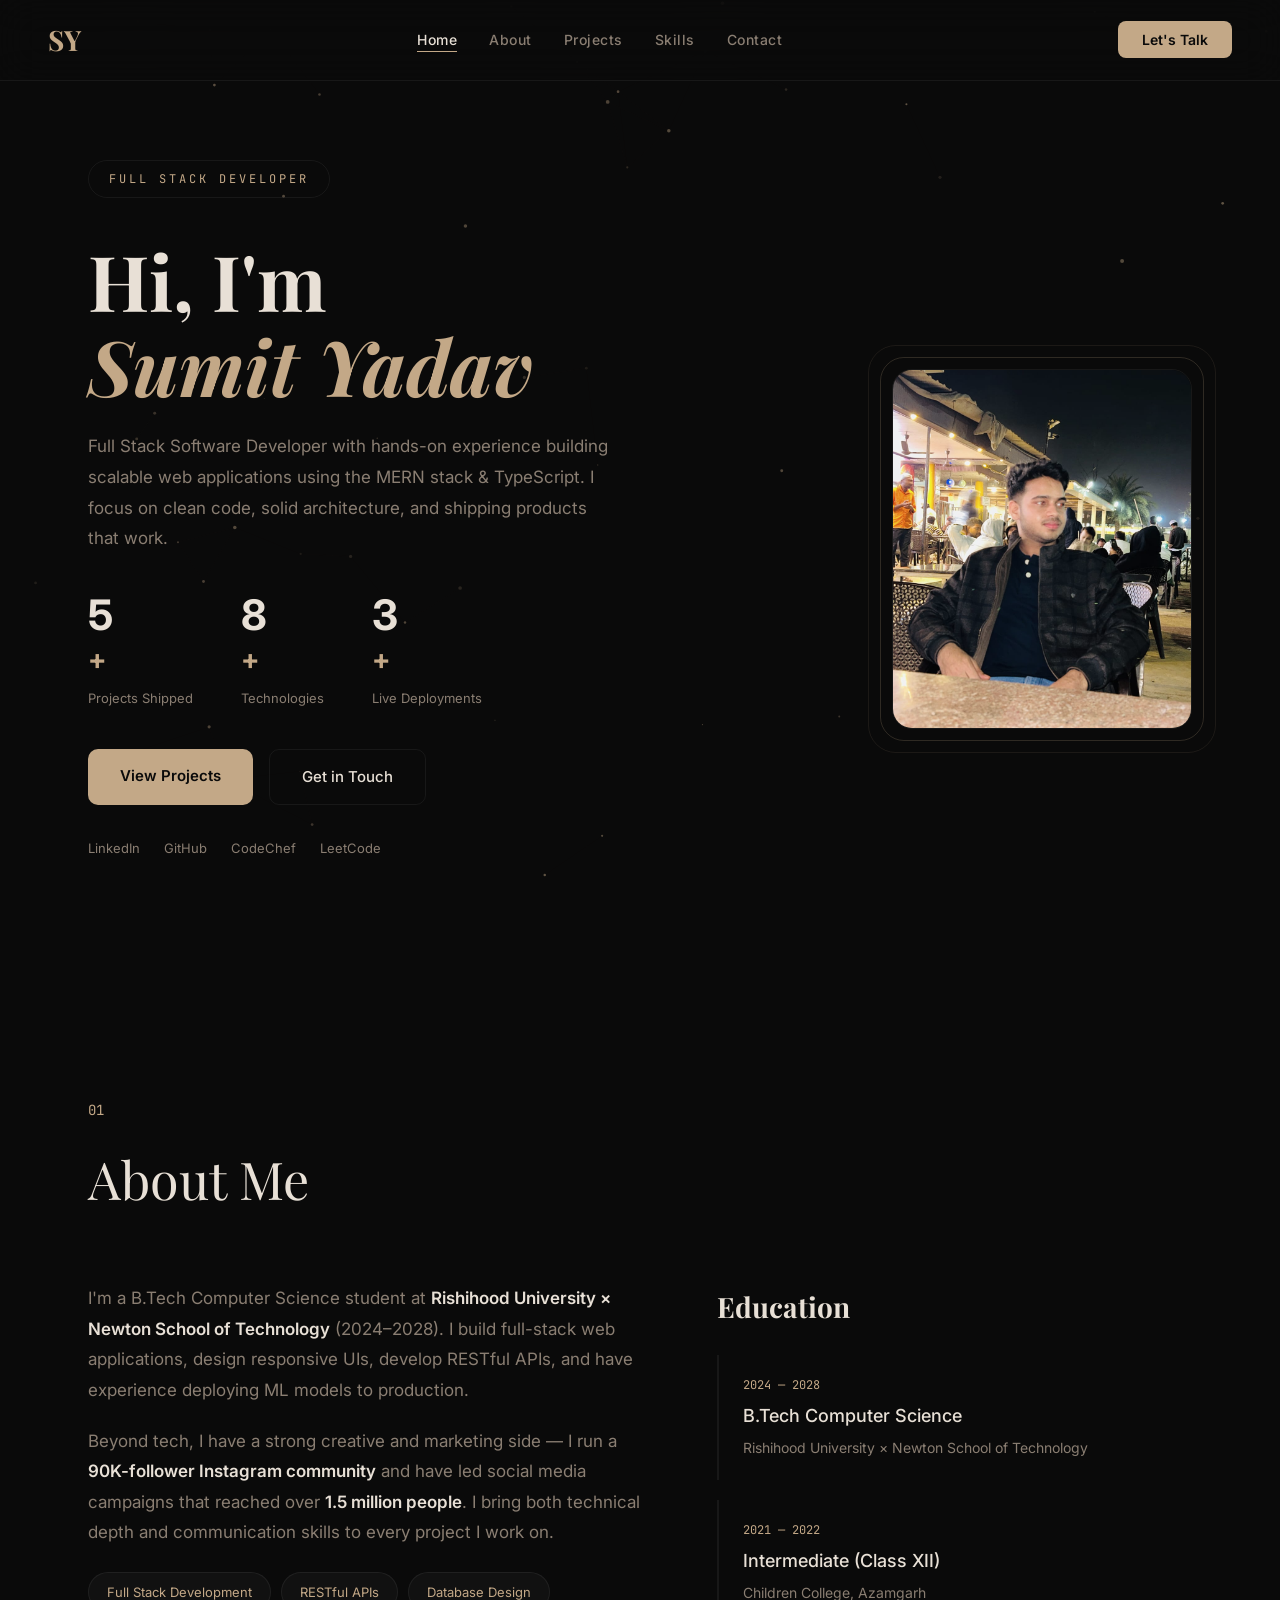
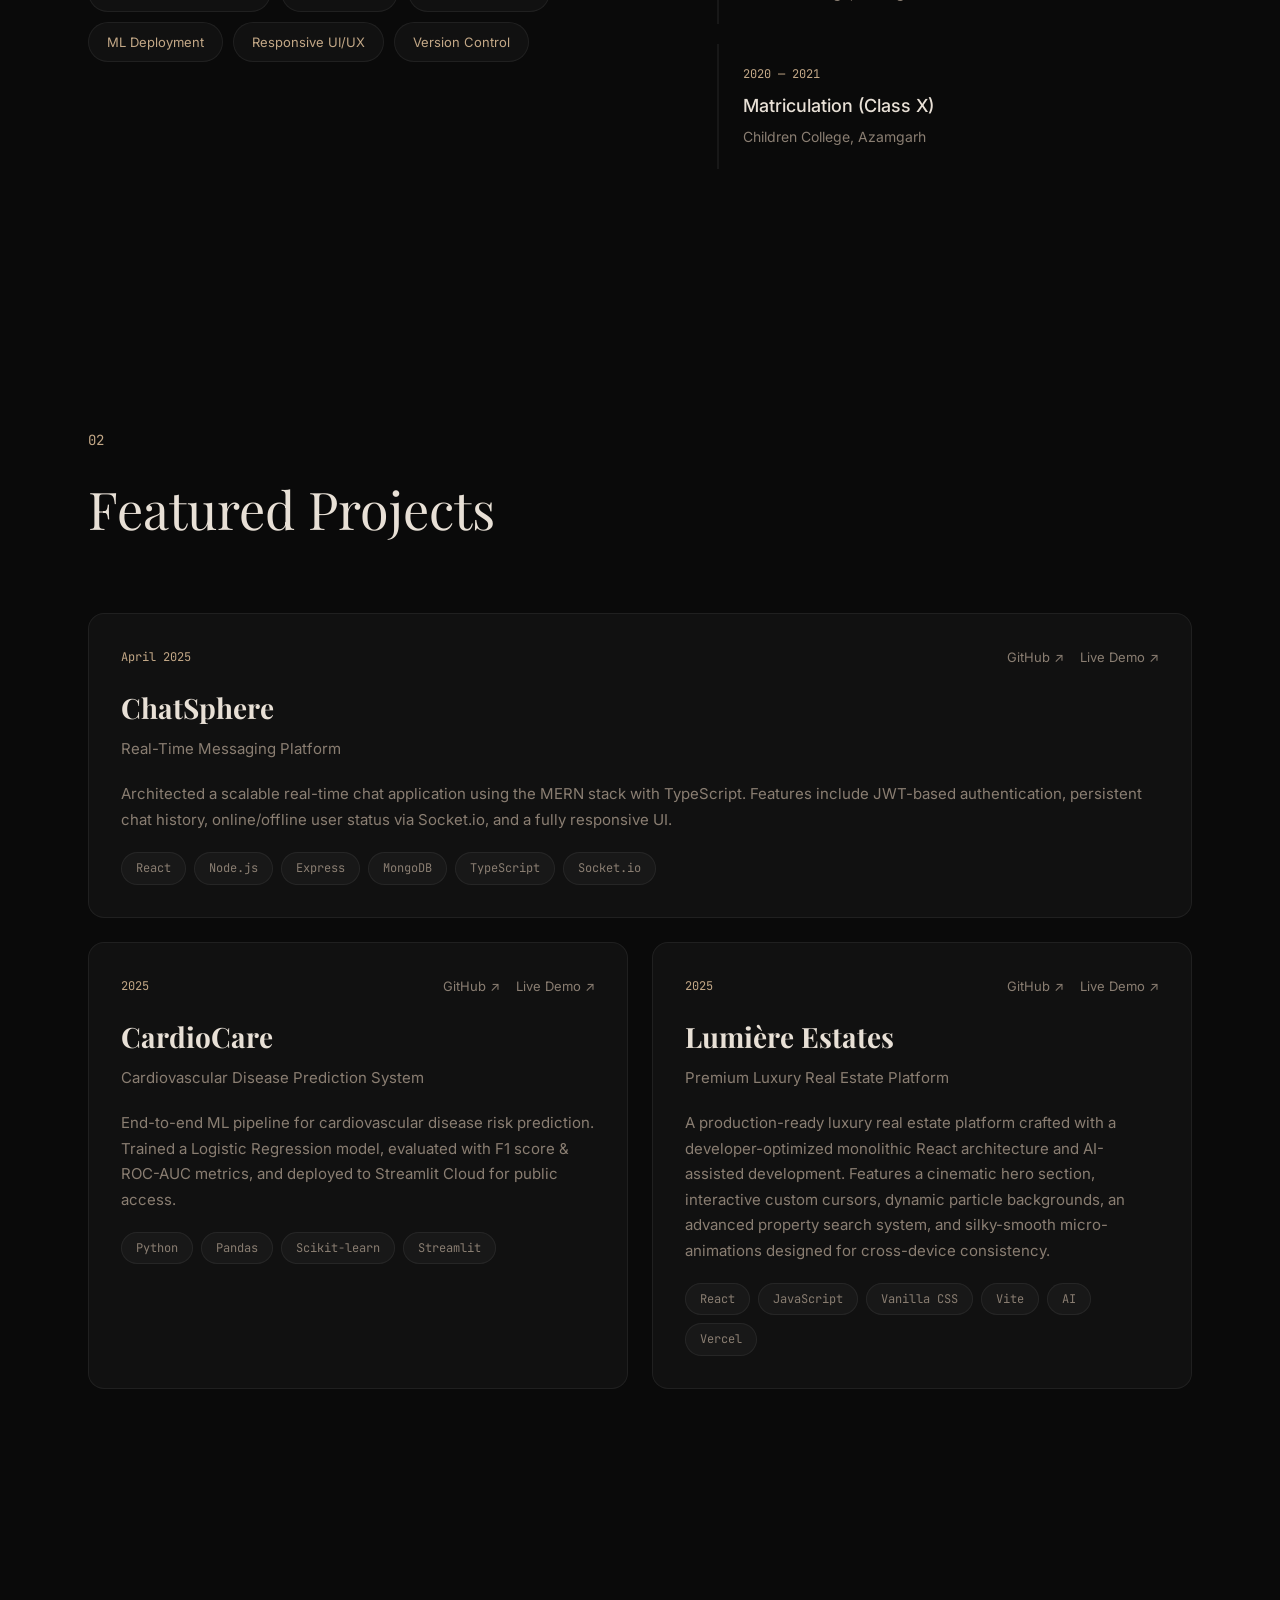
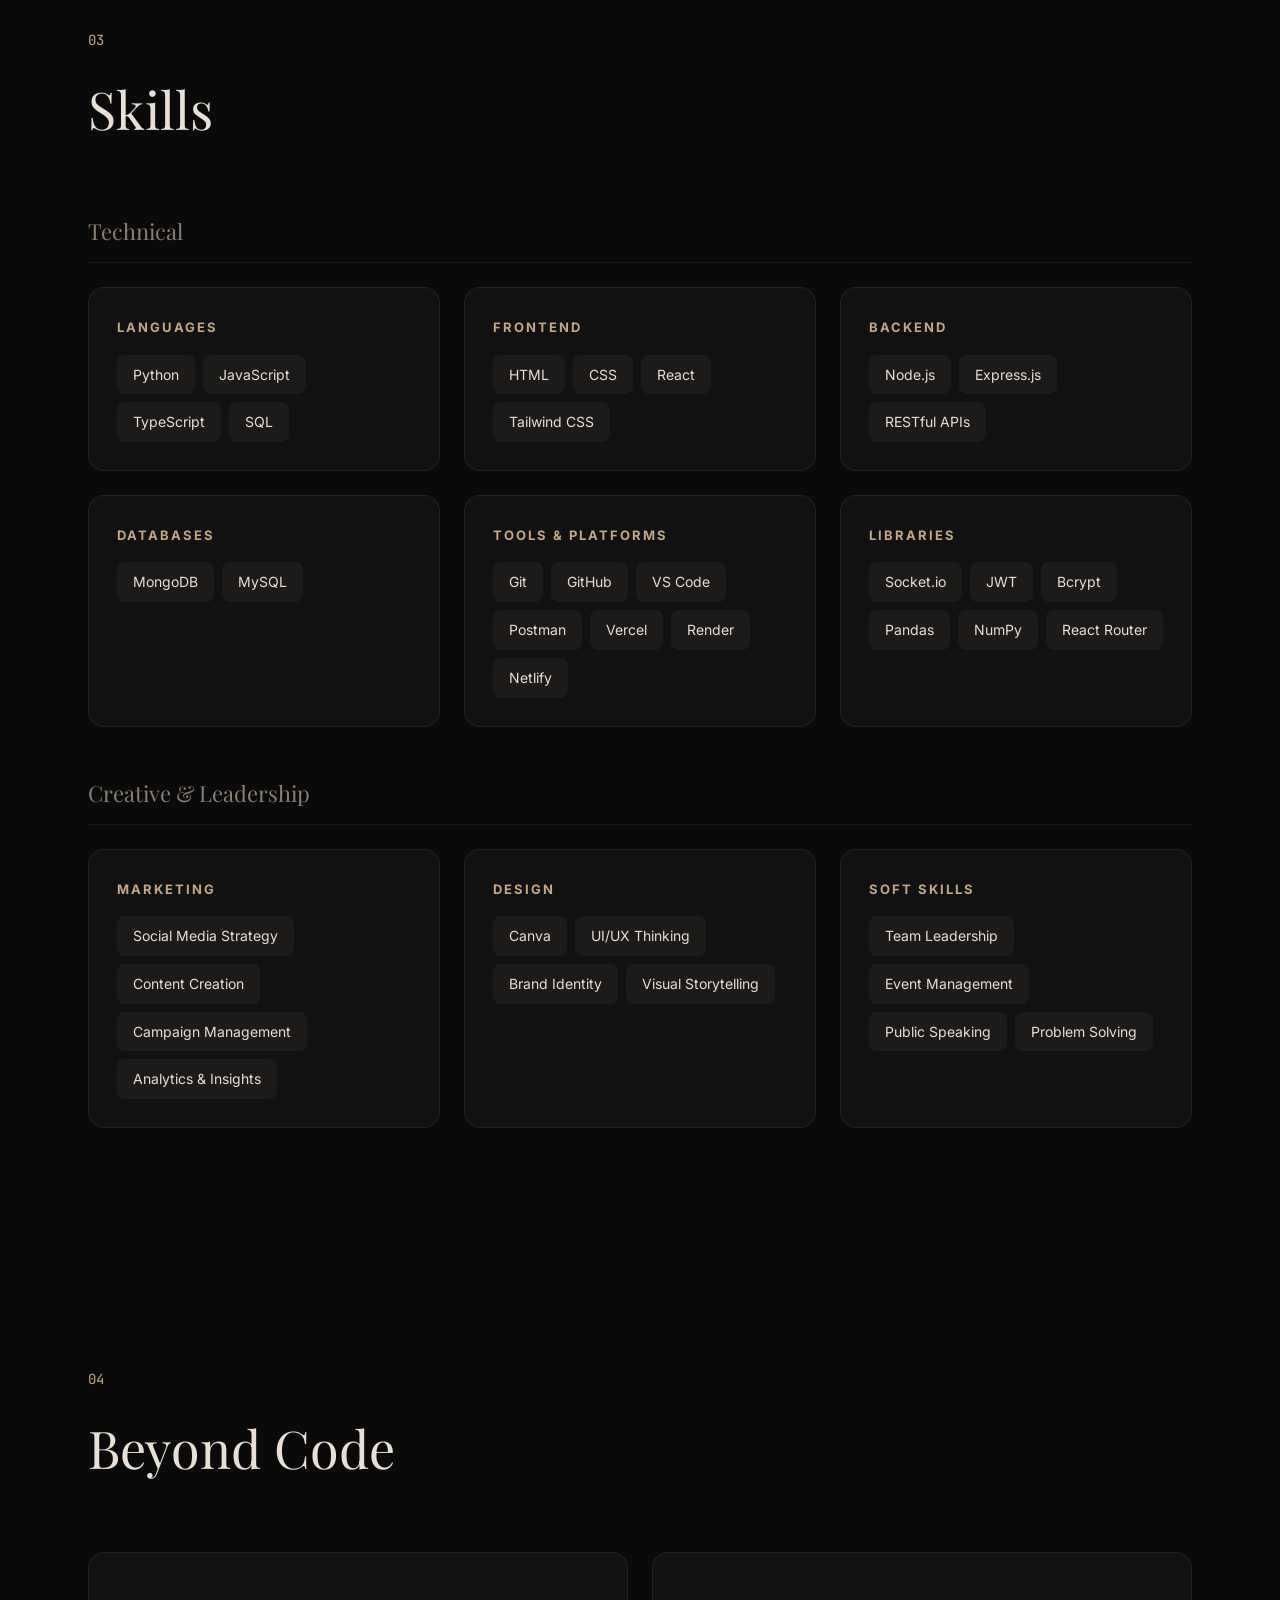
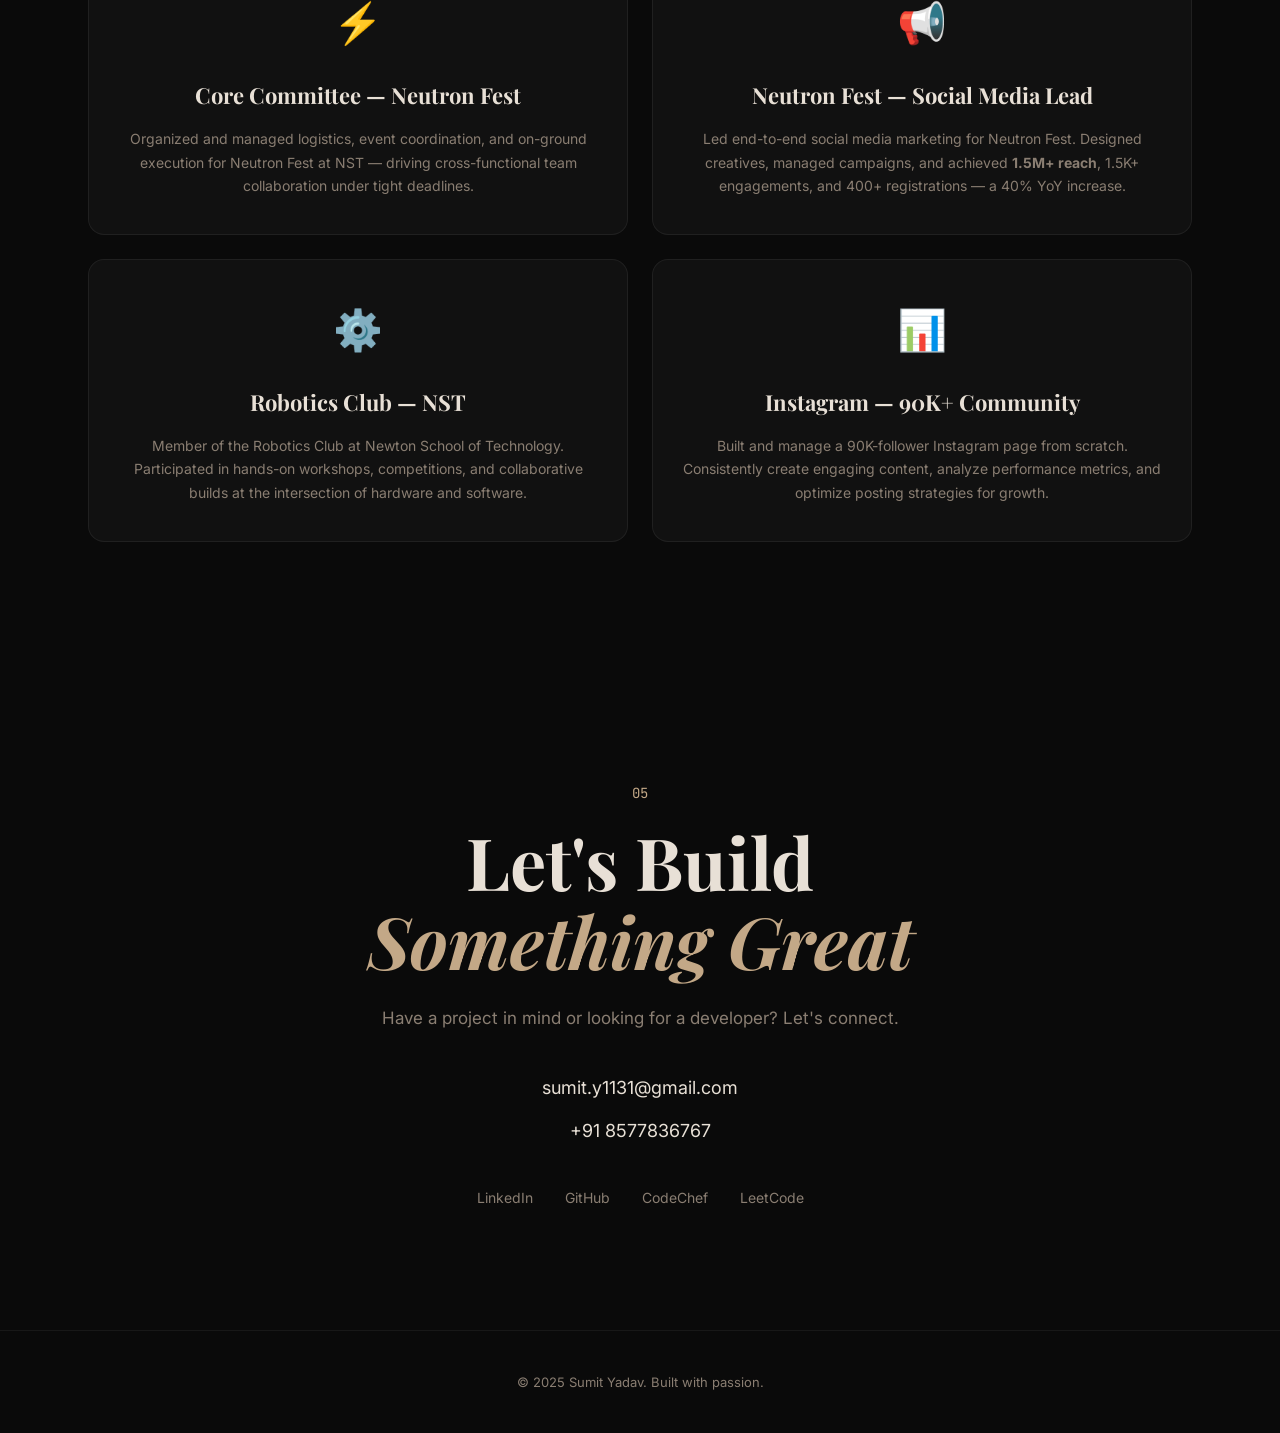
==== commit 39ef6d23: "feat: add Radha Krishna SY logo as favicon" ====
--- a/index.html
+++ b/index.html
@@ -4,6 +4,9 @@
     <meta charset="UTF-8">
     <meta name="viewport" content="width=device-width, initial-scale=1.0">
     <title>Sumit Yadav — Full Stack Developer</title>
+    <link rel="icon" type="image/x-icon" href="favicon.ico">
+    <link rel="icon" type="image/png" sizes="32x32" href="img/favicon-32.png">
+    <link rel="apple-touch-icon" sizes="180x180" href="img/favicon-180.png">
     <meta name="description" content="Full Stack Software Developer skilled in MERN stack, TypeScript, and ML. Building impactful products with clean code and scalable architecture.">
     <link href="https://fonts.googleapis.com/css2?family=Inter:wght@300;400;500;600;700&family=Playfair+Display:ital,wght@0,400;0,700;1,400&family=JetBrains+Mono:wght@400&display=swap" rel="stylesheet">
     <link rel="stylesheet" href="portfolio.css">
